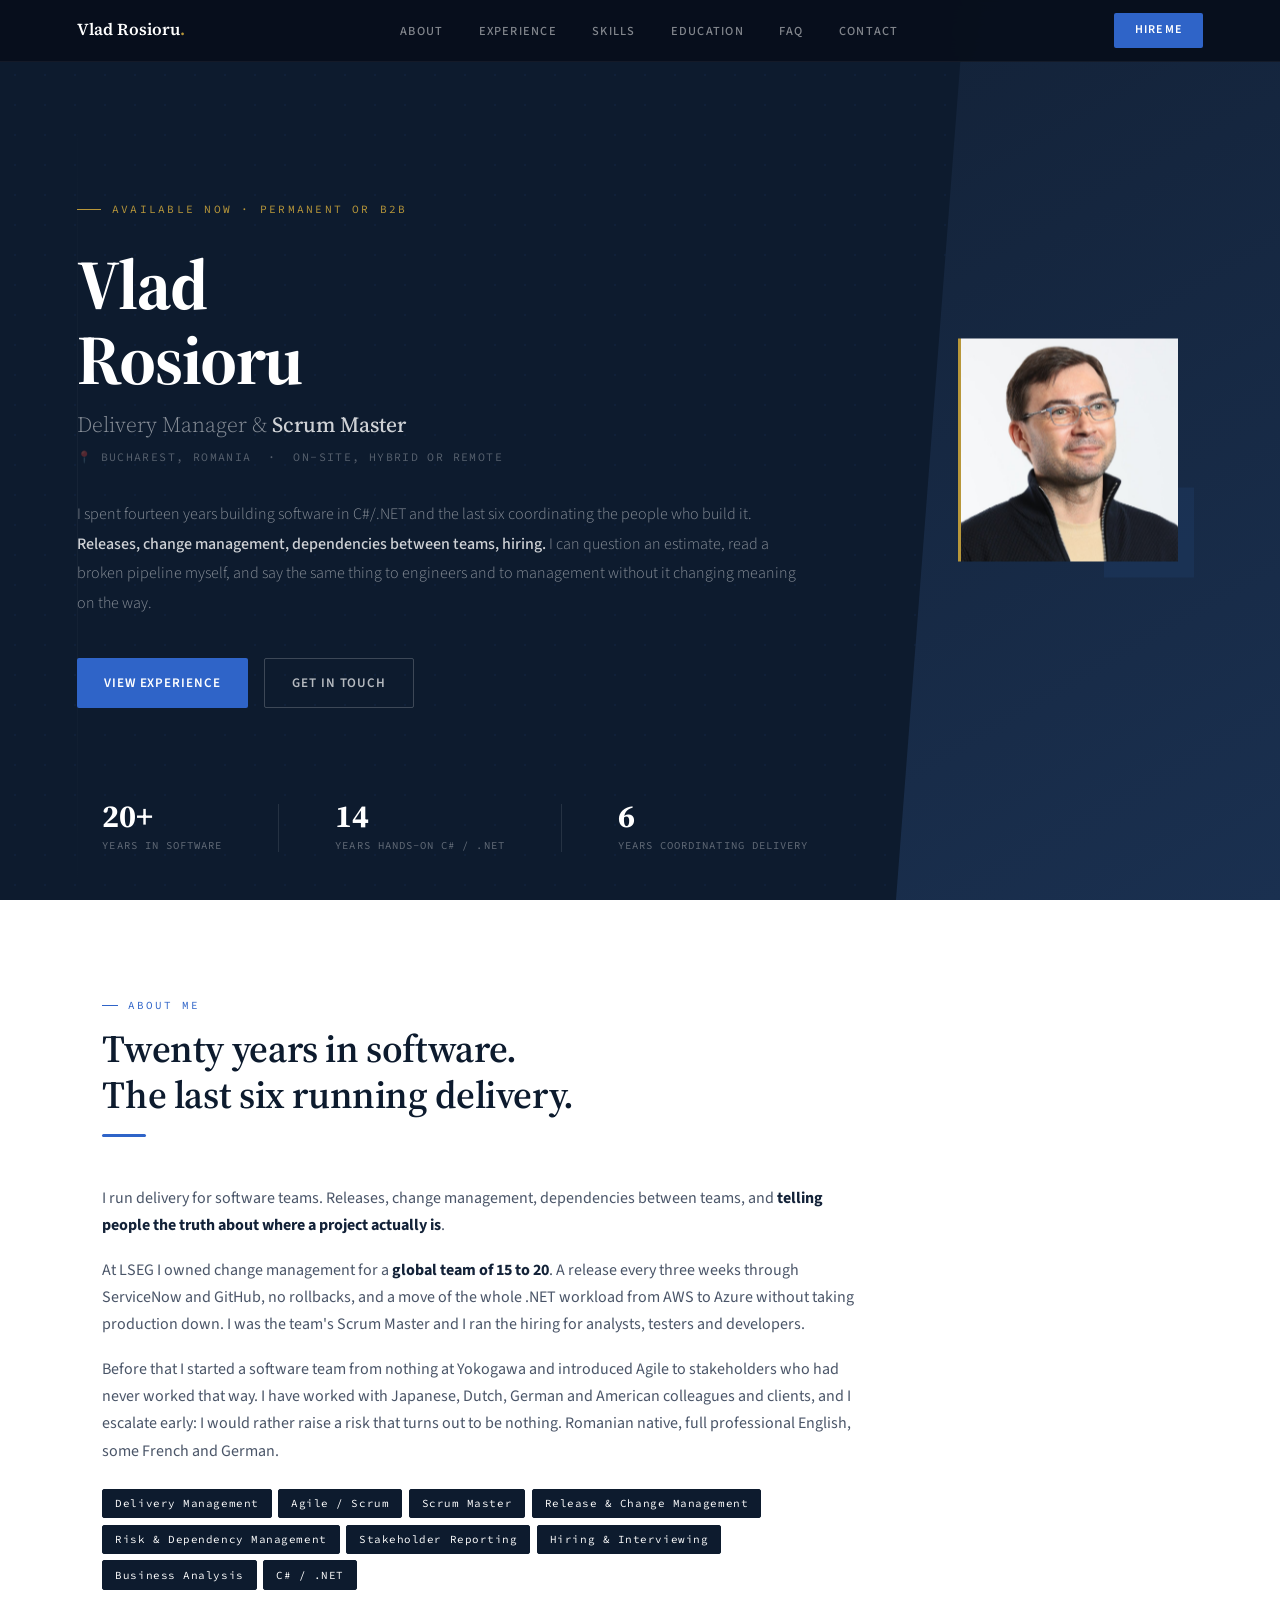
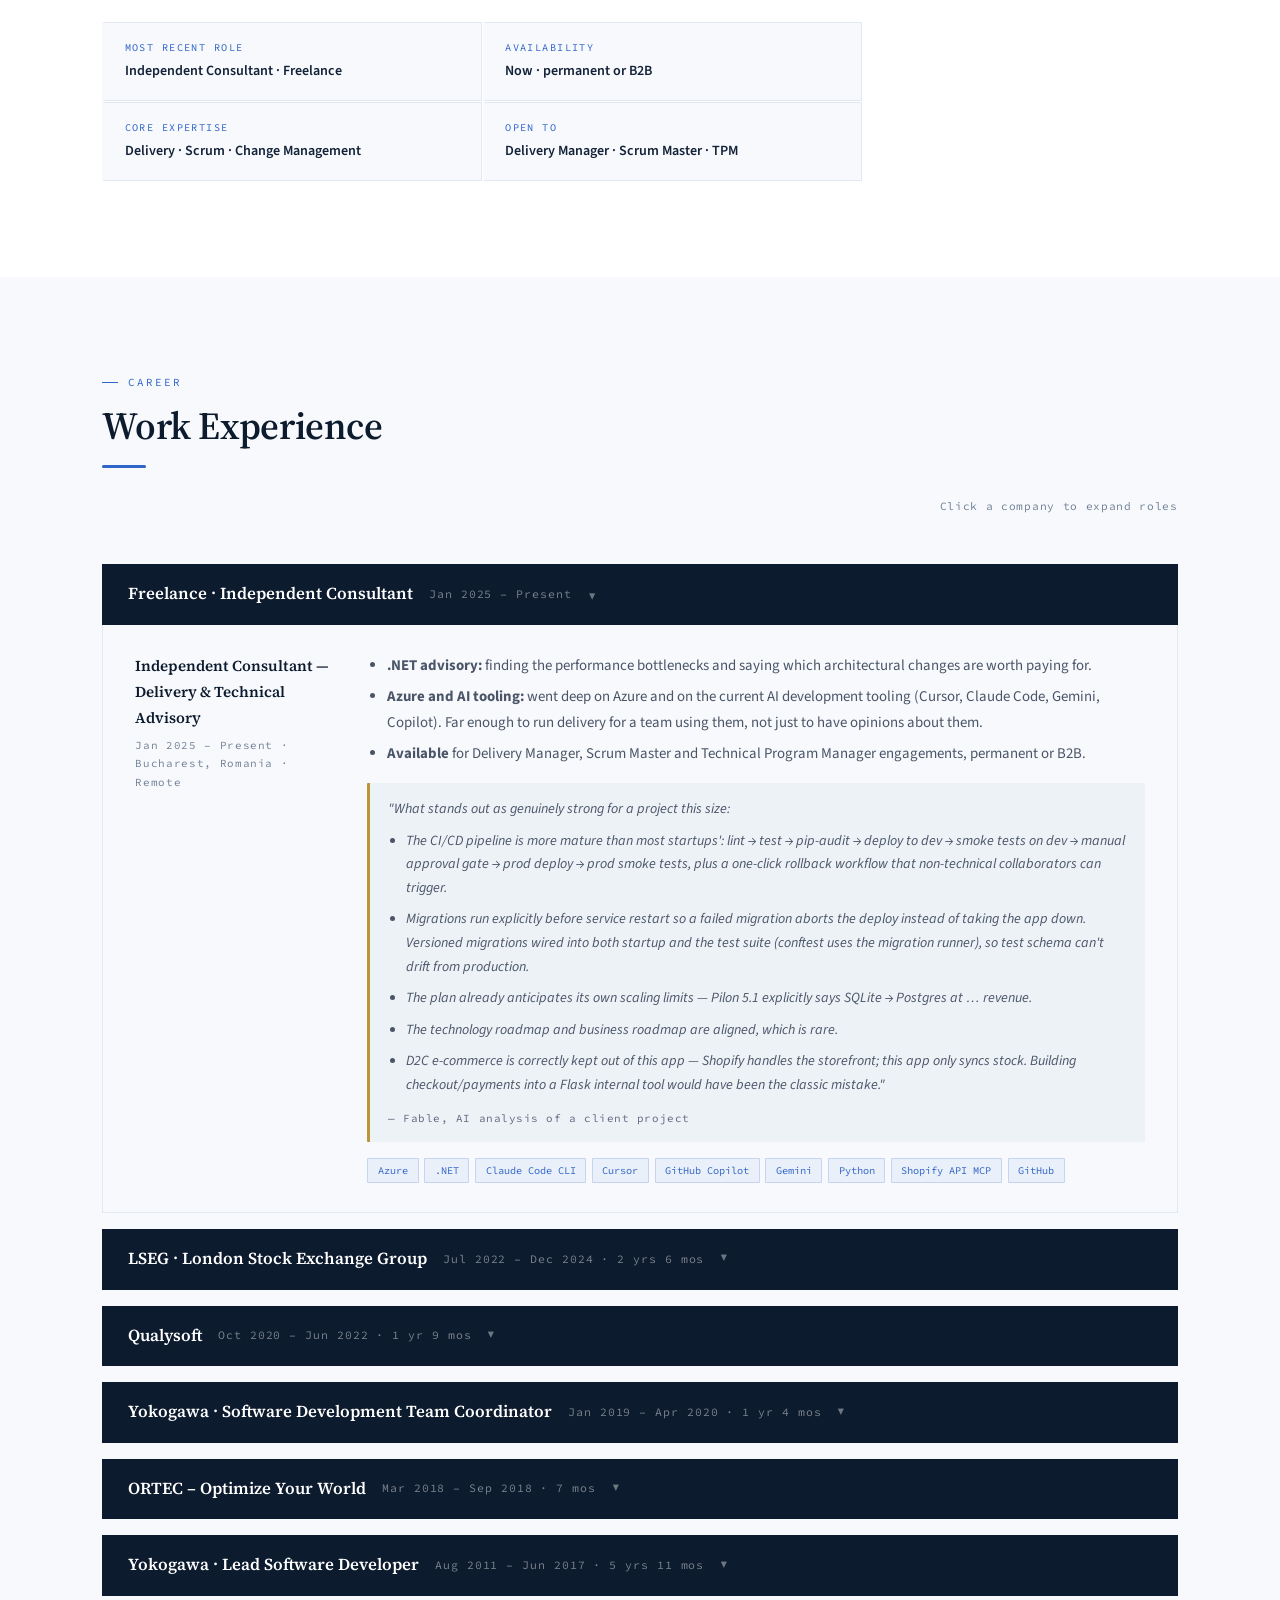
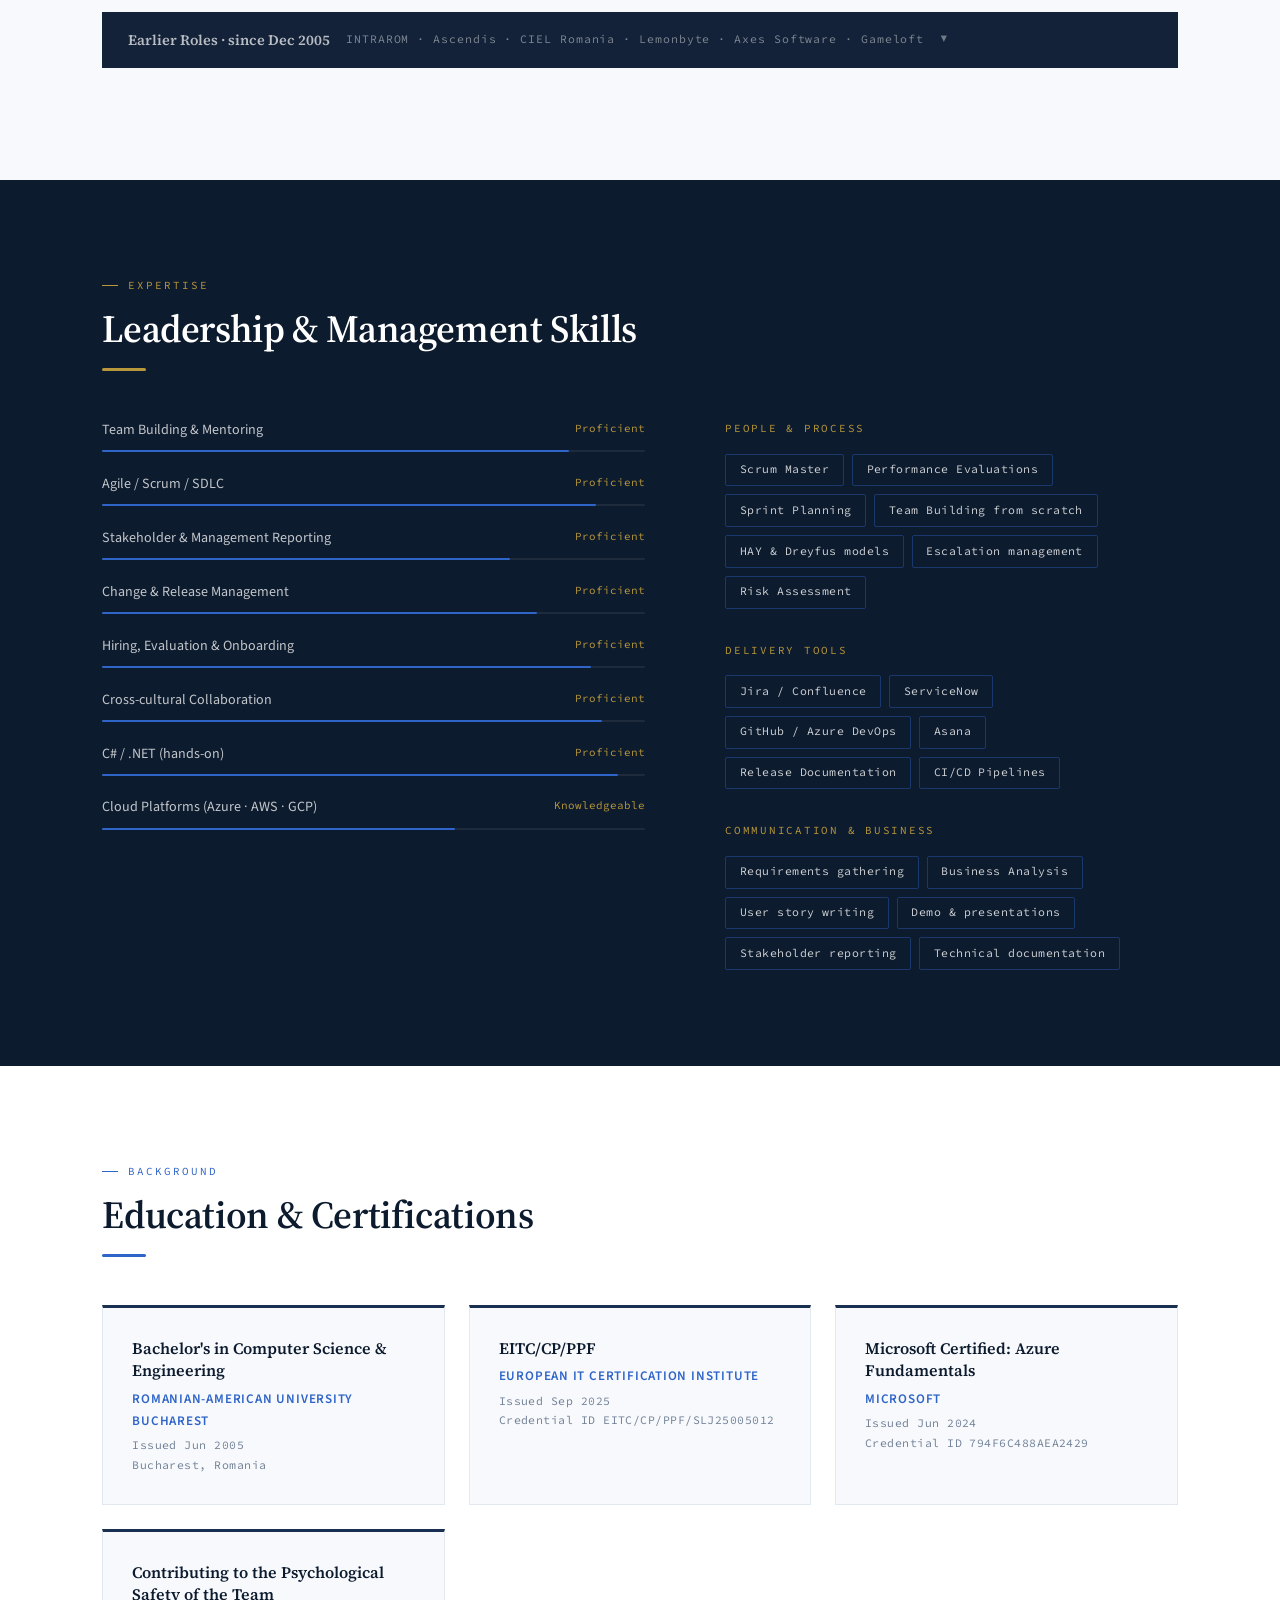
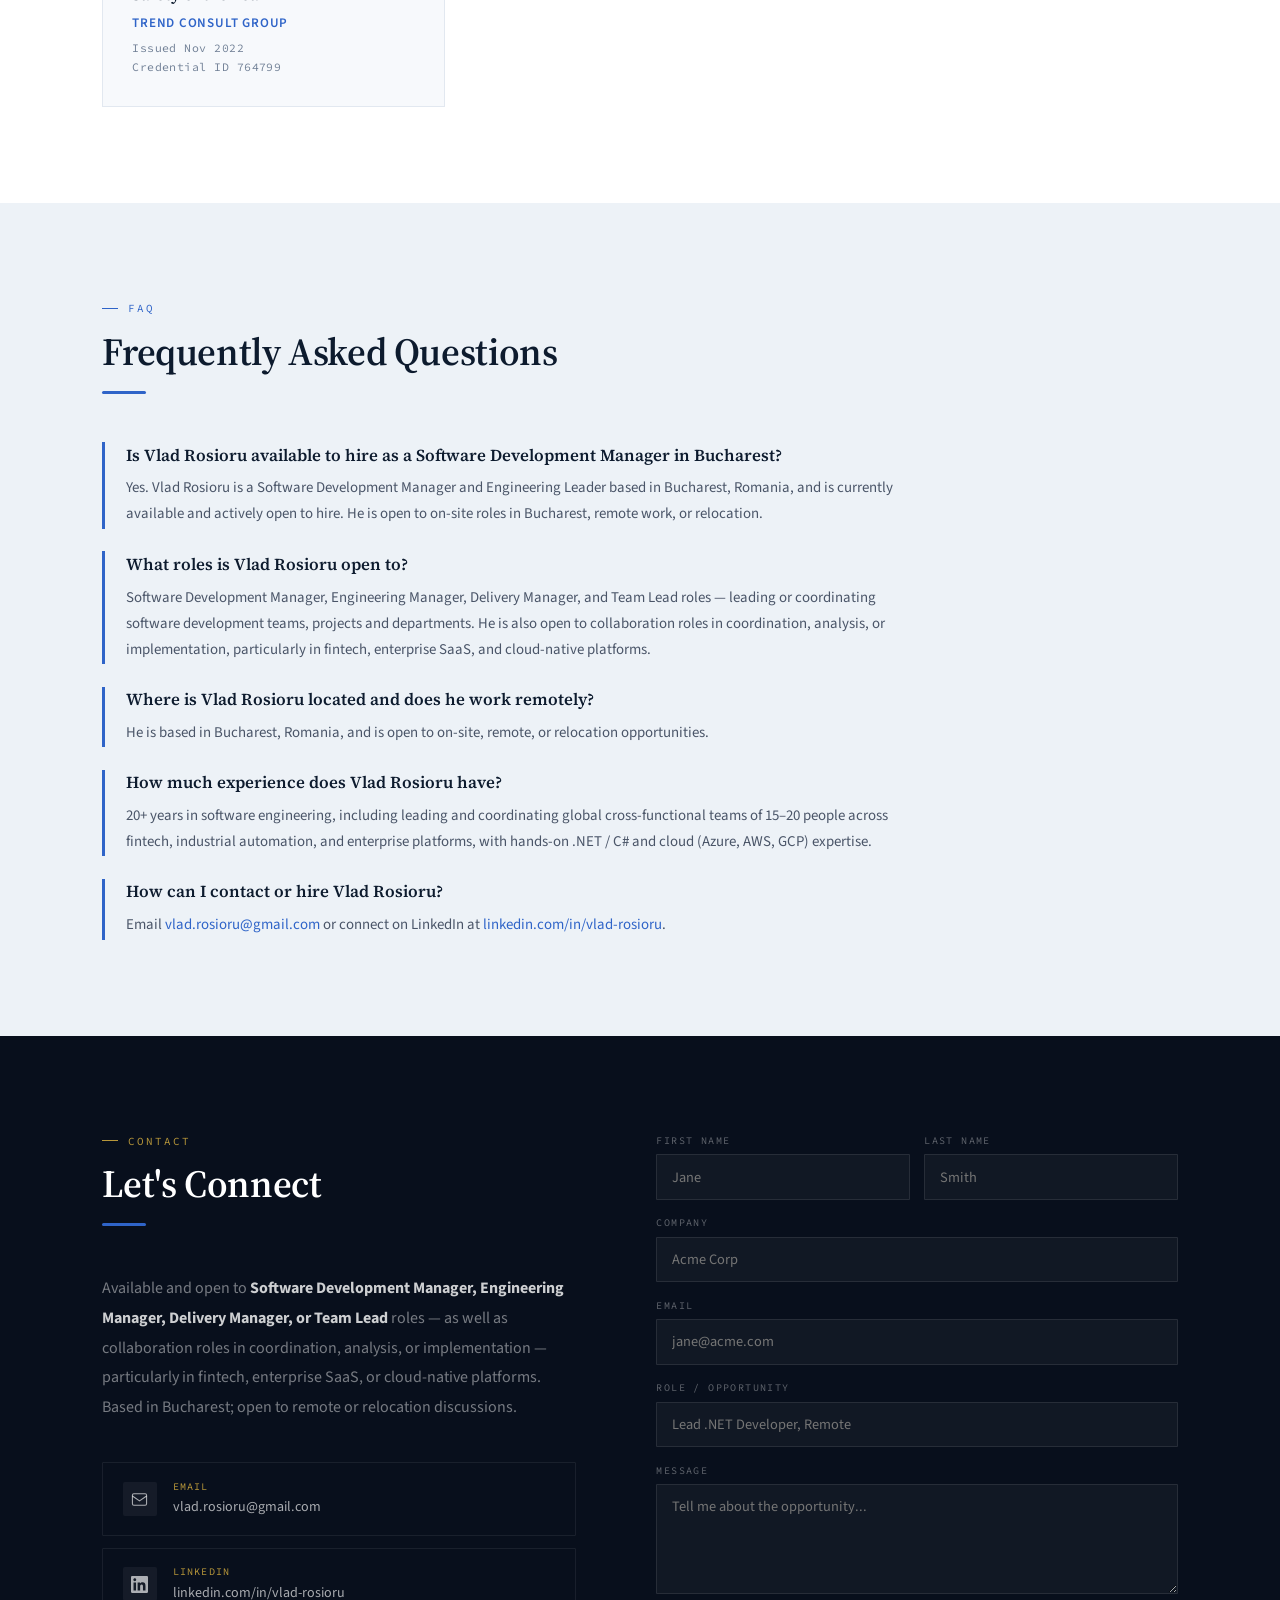
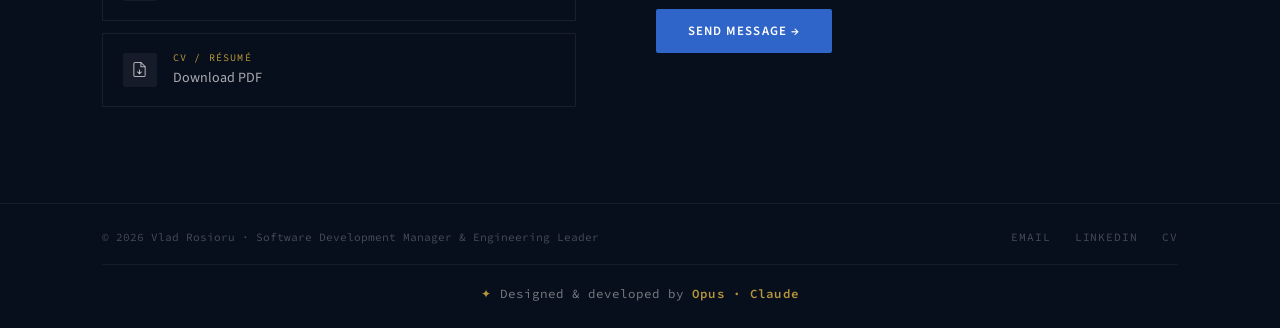
==== index.html @ ffe7d9a7 "content: align experience timeline with current CV Co-Authored-By: Claude Sonnet 5 <noreply@anthropi" ====
<!DOCTYPE html>
<html lang="en">
<head>
<meta charset="UTF-8">
<meta name="viewport" content="width=device-width, initial-scale=1.0">
<meta name="google-site-verification" content="SoT0CuVlAngjZtBasiisOE84F9PxQ7gvG8Fqp3XSae0" />
<title>Vlad Rosioru — Delivery Manager &amp; Scrum Master | Bucharest, Romania</title>

<!-- Primary SEO meta -->
<meta name="description" content="Vlad Rosioru, Delivery Manager and Scrum Master in Bucharest, Romania. Ex-LSEG, 20 years in software. Available now: on-site, hybrid or remote, permanent or B2B.">
<meta name="keywords" content="Vlad Rosioru, Delivery Manager, Technical Delivery Manager, Delivery Lead, Scrum Master, Agile Delivery Lead, Technical Program Manager, Release Management, Change Management, Agile, Scrum, ServiceNow, Jira, Azure DevOps, .NET, C#, Azure, LSEG, Bucharest, Romania, remote, B2B">
<meta name="author" content="Vlad Rosioru">
<meta name="robots" content="index, follow, max-image-preview:large, max-snippet:-1, max-video-preview:-1">
<meta name="theme-color" content="#0d1b2e">
<link rel="canonical" href="https://vladrosioru.github.io/">
<link rel="icon" type="image/svg+xml" href="data:image/svg+xml,%3Csvg%20xmlns='http://www.w3.org/2000/svg'%20viewBox='0%200%20100%20100'%3E%3Crect%20width='100'%20height='100'%20fill='%230d1b2e'/%3E%3Ctext%20x='50'%20y='58'%20font-family='Georgia,serif'%20font-size='30'%20font-weight='700'%20fill='%23b8973a'%20text-anchor='middle'%3EVR%3C/text%3E%3C/svg%3E">

<!-- Open Graph / Facebook / LinkedIn -->
<meta property="og:type" content="profile">
<meta property="og:title" content="Vlad Rosioru — Delivery Manager &amp; Scrum Master">
<meta property="og:description" content="Twenty years in software: fourteen building it in C#/.NET, the last six coordinating the people who build it. Releases, change management, dependencies between teams. Available now, Bucharest or remote.">
<meta property="og:url" content="https://vladrosioru.github.io/">
<meta property="og:image" content="https://vladrosioru.github.io/og-image.png">
<meta property="og:image:alt" content="Vlad Rosioru — Delivery Manager &amp; Scrum Master">
<meta property="og:image:width" content="1200">
<meta property="og:image:height" content="630">
<meta property="og:site_name" content="Vlad Rosioru">
<meta property="og:locale" content="en_US">
<meta property="profile:first_name" content="Vlad">
<meta property="profile:last_name" content="Rosioru">

<!-- Twitter Card -->
<meta name="twitter:card" content="summary_large_image">
<meta name="twitter:title" content="Vlad Rosioru — Delivery Manager &amp; Scrum Master">
<meta name="twitter:description" content="Delivery Manager and Scrum Master, ex-LSEG. Twenty years in software, the last six coordinating the people who build it. Available now, Bucharest or remote.">
<meta name="twitter:image" content="https://vladrosioru.github.io/og-image.png">
<meta name="twitter:image:alt" content="Vlad Rosioru — Delivery Manager &amp; Scrum Master">

<!-- Structured data: Person + ProfilePage (Google rich results & AI / GEO engines) -->
<script type="application/ld+json">
{
  "@context": "https://schema.org",
  "@type": "ProfilePage",
  "dateModified": "2026-09-17T00:00:00Z",
  "mainEntity": {
    "@type": "Person",
    "@id": "https://vladrosioru.github.io/#person",
    "name": "Vlad Rosioru",
    "givenName": "Vlad",
    "familyName": "Rosioru",
    "jobTitle": [
      "Delivery Manager",
      "Scrum Master",
      "Technical Program Manager",
      "Technical Delivery Manager",
      "Delivery Lead"
    ],
    "description": "Delivery Manager and Scrum Master with twenty years in software: fourteen building it in C#/.NET, the last six coordinating the people who build it. Releases, change management, dependencies between teams and honest status reporting. At LSEG he shipped a release every three weeks for a global team of 15 to 20 with no rollbacks.",
    "hasOccupation": {
      "@type": "Occupation",
      "name": "Delivery Manager",
      "occupationLocation": {
        "@type": "City",
        "name": "Bucharest, Romania"
      },
      "skills": "Delivery management, Agile and Scrum (Scrum Master), release and change management, risk and dependency management, stakeholder reporting, requirements and user stories, hiring and interviewing, ServiceNow, Jira, Confluence, Azure DevOps, GitHub, CI/CD, C# / .NET"
    },
    "url": "https://vladrosioru.github.io/",
    "image": "https://vladrosioru.github.io/images/vlad-rosioru.jpg",
    "email": "mailto:vlad.rosioru@gmail.com",
    "address": {
      "@type": "PostalAddress",
      "addressLocality": "Bucharest",
      "addressCountry": "Romania"
    },
    "alumniOf": {
      "@type": "CollegeOrUniversity",
      "name": "Romanian-American University"
    },
    "worksFor": {
      "@type": "Organization",
      "name": "Freelance (Independent Consultant, Delivery & Technical Advisory)"
    },
    "seeks": {
      "@type": "Demand",
      "name": "Delivery Manager, Scrum Master and Technical Program Manager roles, including Technical Delivery Manager and Delivery Lead. Bucharest on-site, hybrid or fully remote; permanent or B2B; immediate start."
    },
    "knowsAbout": [
      "Delivery Management",
      "Agile / Scrum",
      "Scrum Master",
      "Release Management",
      "Change Management",
      "Risk & Dependency Management",
      "Stakeholder Management",
      "Business Analysis",
      "Hiring & Interviewing",
      "ServiceNow",
      "Jira",
      "Azure DevOps",
      "CI/CD",
      "C# / .NET",
      "Microsoft Azure",
      "AWS",
      "Google Cloud Platform"
    ],
    "knowsLanguage": ["Romanian", "English", "French", "German"],
    "sameAs": [
      "https://www.linkedin.com/in/vlad-rosioru"
    ]
  }
}
</script>

<!-- FAQ structured data: hire-intent Q&A for AI answer engines (GEO) & search -->
<script type="application/ld+json">
{
  "@context": "https://schema.org",
  "@type": "FAQPage",
  "mainEntity": [
    {
      "@type": "Question",
      "name": "Is Vlad Rosioru available for Delivery Manager or Scrum Master roles?",
      "acceptedAnswer": {
        "@type": "Answer",
        "text": "Yes. Vlad Rosioru is available now for Delivery Manager, Scrum Master and Technical Program Manager roles. He is based in Bucharest, Romania, and works on-site, hybrid or fully remote."
      }
    },
    {
      "@type": "Question",
      "name": "What kind of engagement is Vlad Rosioru open to?",
      "acceptedAnswer": {
        "@type": "Answer",
        "text": "Permanent employment or a B2B contract, with an immediate start. Related roles such as Technical Delivery Manager, Delivery Lead and Agile Delivery Lead are a good fit as well."
      }
    },
    {
      "@type": "Question",
      "name": "What delivery experience does Vlad Rosioru have?",
      "acceptedAnswer": {
        "@type": "Answer",
        "text": "At LSEG (London Stock Exchange Group) he shipped a release every three weeks for a global team of 15 to 20 with no rollbacks, owning change management from the GitHub pipelines to the ServiceNow approvals. He was the team's Scrum Master, ran the hiring for analysts, testers and developers, and moved the .NET workload from AWS to Azure without taking production down. Before that he started a software team from nothing at Yokogawa."
      }
    },
    {
      "@type": "Question",
      "name": "How much hands-on engineering experience does Vlad Rosioru have?",
      "acceptedAnswer": {
        "@type": "Answer",
        "text": "Twenty years in software: fourteen building it in C# and .NET, the last six coordinating the people who build it. He still reads code, so he can question an estimate or look at a failed pipeline himself."
      }
    },
    {
      "@type": "Question",
      "name": "How can I contact Vlad Rosioru?",
      "acceptedAnswer": {
        "@type": "Answer",
        "text": "Email vlad.rosioru@gmail.com or connect on LinkedIn at linkedin.com/in/vlad-rosioru."
      }
    }
  ]
}
</script>

<!-- WebSite structured data -->
<script type="application/ld+json">
{
  "@context": "https://schema.org",
  "@type": "WebSite",
  "url": "https://vladrosioru.github.io/",
  "name": "Vlad Rosioru",
  "about": { "@id": "https://vladrosioru.github.io/#person" },
  "inLanguage": "en"
}
</script>

<link rel="preconnect" href="https://fonts.googleapis.com">
<link rel="preconnect" href="https://fonts.gstatic.com" crossorigin>
<link rel="preload" as="style" href="https://fonts.googleapis.com/css2?family=Source+Serif+4:ital,wght@0,300;0,400;0,600;0,700;1,300&family=Source+Sans+3:wght@300;400;500;600&family=Source+Code+Pro:wght@400;500&display=swap">
<link href="https://fonts.googleapis.com/css2?family=Source+Serif+4:ital,wght@0,300;0,400;0,600;0,700;1,300&family=Source+Sans+3:wght@300;400;500;600&family=Source+Code+Pro:wght@400;500&display=swap" rel="stylesheet" media="print" onload="this.media='all'">
<noscript><link href="https://fonts.googleapis.com/css2?family=Source+Serif+4:ital,wght@0,300;0,400;0,600;0,700;1,300&family=Source+Sans+3:wght@300;400;500;600&family=Source+Code+Pro:wght@400;500&display=swap" rel="stylesheet"></noscript>
<link rel="stylesheet" href="css/styles.css">
</head>
<body>

<!-- NAV -->
<nav>
  <a href="#hero" class="nav-brand">Vlad Rosioru<span>.</span></a>
  <ul class="nav-links">
    <li><a href="#about">About</a></li>
    <li><a href="#experience">Experience</a></li>
    <li><a href="#skills">Skills</a></li>
    <li><a href="#education">Education</a></li>
    <li><a href="#faq">FAQ</a></li>
    <li><a href="#contact">Contact</a></li>
  </ul>
  <a href="mailto:vlad.rosioru@gmail.com" class="nav-cta">Hire Me</a>
</nav>

<!-- HERO -->
<section id="hero">
  <div class="hero-dots"></div>
  <div class="hero-geo"></div>
  <div class="hero-line"></div>
  <div class="hero-text">
    <div class="hero-tag">Available now · Permanent or B2B</div>
    <h1 class="hero-name">Vlad<br>Rosioru</h1>
    <div class="hero-title">Delivery Manager &amp; <strong>Scrum Master</strong></div>
    <div class="hero-loc">📍 Bucharest, Romania &nbsp;·&nbsp; On-site, hybrid or remote</div>
    <p class="hero-desc">I spent fourteen years building software in C#/.NET and the last six coordinating the people who build it. <strong>Releases, change management, dependencies between teams, hiring.</strong> I can question an estimate, read a broken pipeline myself, and say the same thing to engineers and to management without it changing meaning on the way.</p>
    <div class="hero-actions">
      <a href="#experience" class="btn btn-primary">View Experience</a>
      <a href="mailto:vlad.rosioru@gmail.com" class="btn btn-ghost">Get in Touch</a>
    </div>
  </div>
  <div class="hero-photo-wrap">
    <img src="images/vlad-rosioru.jpg" class="hero-photo" alt="Vlad Rosioru, Delivery Manager and Scrum Master based in Bucharest, Romania" width="420" height="560" loading="eager">
    <div class="hero-accent-box"></div>
  </div>
  <div class="hero-stats">
    <div class="stat">
      <div class="stat-num" id="stat-years">20+</div>
      <div class="stat-label">Years in Software</div>
    </div>
    <div class="stat-divider"></div>
    <div class="stat">
      <div class="stat-num">14</div>
      <div class="stat-label">Years Hands-on C# / .NET</div>
    </div>
    <div class="stat-divider"></div>
    <div class="stat">
      <div class="stat-num">6</div>
      <div class="stat-label">Years Coordinating Delivery</div>
    </div>
  </div>
</section>

<!-- ABOUT -->
<section id="about">
  <div class="about-grid">
    <div>
      <div class="sec-tag reveal">About Me</div>
      <h2 class="reveal">Twenty years in software.<br>The last six running delivery.</h2>
      <div class="sec-rule reveal"></div>
      <div class="about-text">
        <p class="reveal d1">I run delivery for software teams. Releases, change management, dependencies between teams, and <strong>telling people the truth about where a project actually is</strong>.</p>
        <p class="reveal d2">At LSEG I owned change management for a <strong>global team of 15 to 20</strong>. A release every three weeks through ServiceNow and GitHub, no rollbacks, and a move of the whole .NET workload from AWS to Azure without taking production down. I was the team's Scrum Master and I ran the hiring for analysts, testers and developers.</p>
        <p class="reveal d3">Before that I started a software team from nothing at Yokogawa and introduced Agile to stakeholders who had never worked that way. I have worked with Japanese, Dutch, German and American colleagues and clients, and I escalate early: I would rather raise a risk that turns out to be nothing. Romanian native, full professional English, some French and German.</p>
        <div class="chips reveal d3">
          <span class="chip highlight">Delivery Management</span>
          <span class="chip highlight">Agile / Scrum</span>
          <span class="chip highlight">Scrum Master</span>
          <span class="chip highlight">Release &amp; Change Management</span>
          <span class="chip highlight">Risk &amp; Dependency Management</span>
          <span class="chip highlight">Stakeholder Reporting</span>
          <span class="chip highlight">Hiring &amp; Interviewing</span>
          <span class="chip highlight">Business Analysis</span>
          <span class="chip highlight">C# / .NET</span>
        </div>
      </div>
      <div class="about-meta reveal d4">
        <div class="meta-cell">
          <div class="meta-key">Most Recent Role</div>
          <div class="meta-val">Independent Consultant · Freelance</div>
        </div>
        <div class="meta-cell">
          <div class="meta-key">Availability</div>
          <div class="meta-val">Now · permanent or B2B</div>
        </div>
        <div class="meta-cell">
          <div class="meta-key">Core Expertise</div>
          <div class="meta-val">Delivery · Scrum · Change Management</div>
        </div>
        <div class="meta-cell">
          <div class="meta-key">Open To</div>
          <div class="meta-val" id="open-to-val">Delivery Manager · Scrum Master · TPM</div>
        </div>
      </div>
    </div>

  </div>
</section>

<!-- EXPERIENCE -->
<section id="experience">
  <div class="inner">
    <div class="exp-header reveal">
      <div>
        <div class="sec-tag">Career</div>
        <h2>Work Experience</h2>
        <div class="sec-rule"></div>
      </div>
      <div class="exp-note">Click a company to expand roles</div>
    </div>

    <div class="timeline">

      <!-- Freelance -->
      <div class="tl-group open reveal">
        <div class="tl-group-header" onclick="toggleGroup(this)">
          <div>
            <div class="tl-company">Freelance · Independent Consultant</div>
          </div>
          <div class="tl-tenure">Jan 2025 – Present</div>
          <div class="tl-toggle">▲</div>
        </div>
        <div class="tl-roles">
          <div class="tl-role">
            <div class="tl-role-meta">
              <div class="tl-role-title">Independent Consultant — Delivery &amp; Technical Advisory</div>
              <div class="tl-role-period">Jan 2025 – Present · Bucharest, Romania · Remote</div>
            </div>
            <div class="tl-role-body">
              <div class="tl-role-desc">
                <ul>
                  <li><strong>.NET advisory:</strong> finding the performance bottlenecks and saying which architectural changes are worth paying for.</li>
                  <li><strong>Azure and AI tooling:</strong> went deep on Azure and on the current AI development tooling (Cursor, Claude Code, Gemini, Copilot). Far enough to run delivery for a team using them, not just to have opinions about them.</li>
                  <li><strong>Available</strong> for Delivery Manager, Scrum Master and Technical Program Manager engagements, permanent or B2B.</li>
                </ul>
              </div>
              <blockquote class="tl-quote">
                <p>"What stands out as genuinely strong for a project this size:</p>
                <ul>
                  <li>The CI/CD pipeline is more mature than most startups': lint → test → pip-audit → deploy to dev → smoke tests on dev → manual approval gate → prod deploy → prod smoke tests, plus a one-click rollback workflow that non-technical collaborators can trigger.</li>
                  <li>Migrations run explicitly before service restart so a failed migration aborts the deploy instead of taking the app down. Versioned migrations wired into both startup and the test suite (conftest uses the migration runner), so test schema can't drift from production.</li>
                  <li>The plan already anticipates its own scaling limits — Pilon 5.1 explicitly says SQLite → Postgres at … revenue.</li>
                  <li>The technology roadmap and business roadmap are aligned, which is rare.</li>
                  <li>D2C e-commerce is correctly kept out of this app — Shopify handles the storefront; this app only syncs stock. Building checkout/payments into a Flask internal tool would have been the classic mistake."</li>
                </ul>
                <cite class="tl-quote-cite">— Fable, AI analysis of a client project</cite>
              </blockquote>
              <div class="tags">
                <span class="tag blue">Azure</span>
                <span class="tag blue">.NET</span>
                <span class="tag blue">Claude Code CLI</span>
                <span class="tag blue">Cursor</span>
                <span class="tag blue">GitHub Copilot</span>
                <span class="tag blue">Gemini</span>
                <span class="tag blue">Python</span>
                <span class="tag blue">Shopify API MCP</span>
                <span class="tag blue">GitHub</span>
              </div>
            </div>
          </div>
        </div>
      </div>

      <!-- LSEG -->
      <div class="tl-group reveal">
        <div class="tl-group-header" onclick="toggleGroup(this)">
          <div>
            <div class="tl-company">LSEG · London Stock Exchange Group</div>
          </div>
          <div class="tl-tenure">Jul 2022 – Dec 2024 · 2 yrs 6 mos</div>
          <div class="tl-toggle">▼</div>
        </div>
        <div class="tl-roles">
          <div class="tl-role">
            <div class="tl-role-meta">
              <div class="tl-role-title">Software Development Coordinator (Delivery Manager &amp; Scrum Master)</div>
              <div class="tl-role-period">Oct 2023 – Dec 2024 · 1 yr 3 mos</div>
            </div>
            <div class="tl-role-body">
              <div class="tl-role-desc">
                <strong>Delivery:</strong> Shipped a <strong>release every three weeks</strong> on the Scrum cadence for a global team of 15 to 20, with no rollbacks, owning change management from the release documentation through the GitHub pipelines to the ServiceNow approvals. Moved the .NET workload from <strong>AWS to Azure</strong> without taking production down. Most of that job was sequencing dependencies across teams rather than the migration itself.<br><br>
                <strong>Team:</strong> I was the team's Scrum Master. I ran the ceremonies, kept sprint delivery lined up with the global roadmap, and reported status to senior management without dressing it up. I also grew the local team, designing the interview structure and running the interviews for business analysts, testers and developers.
              </div>
              <div class="tags">
                <span class="tag">ServiceNow</span>
                <span class="tag">Jira</span>
                <span class="tag">Asana</span>
                <span class="tag">Confluence</span>
                <span class="tag">GitHub</span>
                <span class="tag">Azure</span>
                <span class="tag">AWS</span>
                <span class="tag">.NET</span>
                <span class="tag">Scrum Master</span>
                <span class="tag">Change Management</span>
              </div>
            </div>
          </div>
          <div class="tl-role">
            <div class="tl-role-meta">
              <div class="tl-role-title">Lead .NET Developer</div>
              <div class="tl-role-period">Jul 2022 – Oct 2023 · 1 yr 4 mos</div>
            </div>
            <div class="tl-role-body">
              <div class="tl-role-desc">Built the <strong>ListAPI module</strong> of a Portfolio Management platform and shipped it on time. Clean Architecture and CQRS. Coordinated the local developers and cleared the technical blockers that were slowing them down.</div>
              <div class="tags">
                <span class="tag blue">C#</span>
                <span class="tag blue">.NET Core</span>
                <span class="tag blue">PostgreSQL</span>
                <span class="tag blue">Docker</span>
                <span class="tag blue">Clean Architecture</span>
                <span class="tag blue">Microservices</span>
                <span class="tag blue">CQRS</span>
                <span class="tag blue">AWS</span>
                <span class="tag blue">GitHub</span>
                <span class="tag">Team Coordination</span>
              </div>
            </div>
          </div>
        </div>
      </div>

      <!-- Qualysoft -->
      <div class="tl-group reveal">
        <div class="tl-group-header" onclick="toggleGroup(this)">
          <div>
            <div class="tl-company">Qualysoft</div>
          </div>
          <div class="tl-tenure">Oct 2020 – Jun 2022 · 1 yr 9 mos</div>
          <div class="tl-toggle">▼</div>
        </div>
        <div class="tl-roles">
          <div class="tl-role">
            <div class="tl-role-meta">
              <div class="tl-role-title">Software Developer</div>
              <div class="tl-role-period">Oct 2020 – Jun 2022 · 1 yr 9 mos</div>
            </div>
            <div class="tl-role-body">
              <div class="tl-role-desc">Coordinated the implementation of one of the modules of a <strong>GPS tracking solution</strong>, and supported and guided the team on improving its implementation and delivery processes.</div>
              <div class="tags">
                <span class="tag blue">C#</span>
                <span class="tag blue">ASP.NET Web Forms</span>
                <span class="tag blue">MVC</span>
                <span class="tag blue">JavaScript</span>
                <span class="tag blue">SQL Server</span>
                <span class="tag blue">Entity Framework</span>
                <span class="tag blue">Reporting Services</span>
                <span class="tag blue">Git</span>
                <span class="tag">Team Coordination</span>
                <span class="tag">Estimation</span>
                <span class="tag">Planning</span>
              </div>
            </div>
          </div>
        </div>
      </div>

      <!-- Yokogawa Team Coordinator -->
      <div class="tl-group reveal">
        <div class="tl-group-header" onclick="toggleGroup(this)">
          <div>
            <div class="tl-company">Yokogawa · Software Development Team Coordinator</div>
          </div>
          <div class="tl-tenure">Jan 2019 – Apr 2020 · 1 yr 4 mos</div>
          <div class="tl-toggle">▼</div>
        </div>
        <div class="tl-roles">
          <div class="tl-role">
            <div class="tl-role-meta">
              <div class="tl-role-title">Software Development Team Coordinator</div>
              <div class="tl-role-period">Jan 2019 – Apr 2020</div>
            </div>
            <div class="tl-role-body">
              <div class="tl-role-desc">Started the software team <strong>from nothing</strong>: wrote the role profiles on the HAY and Dreyfus models, ran the hiring, set up Azure DevOps and the CI/CD pipelines.<br><br>Introduced Agile to stakeholders who had never worked that way, then wrote down the workflows, procedures and communication standards so it would outlast me. Gathered requirements, wrote the user stories, ran sprint planning and reported status to stakeholders.</div>
              <div class="tags">
                <span class="tag blue">C#</span>
                <span class="tag blue">ASP.NET MVC 5</span>
                <span class="tag blue">Entity Framework 6</span>
                <span class="tag blue">SQL Server</span>
                <span class="tag blue">MS Azure DevOps</span>
                <span class="tag">Agile</span>
                <span class="tag">Team Coordination</span>
                <span class="tag">Leadership</span>
                <span class="tag">Business Analysis</span>
              </div>
            </div>
          </div>
        </div>
      </div>

      <!-- ORTEC -->
      <div class="tl-group reveal">
        <div class="tl-group-header" onclick="toggleGroup(this)">
          <div>
            <div class="tl-company">ORTEC – Optimize Your World</div>
          </div>
          <div class="tl-tenure">Mar 2018 – Sep 2018 · 7 mos</div>
          <div class="tl-toggle">▼</div>
        </div>
        <div class="tl-roles">
          <div class="tl-role">
            <div class="tl-role-meta">
              <div class="tl-role-title">Software Engineer</div>
              <div class="tl-role-period">Mar 2018 – Sep 2018</div>
            </div>
            <div class="tl-role-body">
              <div class="tl-role-desc">Maintained and extended a C#/ASP.NET integration sitting on top of <strong>Exact Synergy</strong>, and wrote the functional specifications for what existed and what was planned.</div>
              <div class="tags">
                <span class="tag blue">C#</span>
                <span class="tag blue">ASP.NET Web Forms</span>
                <span class="tag blue">Exact Synergy</span>
                <span class="tag">Functional Specifications</span>
              </div>
            </div>
          </div>
        </div>
      </div>

      <!-- Yokogawa Lead Dev -->
      <div class="tl-group reveal">
        <div class="tl-group-header" onclick="toggleGroup(this)">
          <div>
            <div class="tl-company">Yokogawa · Lead Software Developer</div>
          </div>
          <div class="tl-tenure">Aug 2011 – Jun 2017 · 5 yrs 11 mos</div>
          <div class="tl-toggle">▼</div>
        </div>
        <div class="tl-roles">
          <div class="tl-role">
            <div class="tl-role-meta">
              <div class="tl-role-title">Lead Software Developer</div>
              <div class="tl-role-period">Aug 2011 – Jun 2017</div>
            </div>
            <div class="tl-role-body">
              <div class="tl-role-desc">Agreed cross-company data-transfer standards with <strong>Siemens, WAGO and ABB</strong>. The target was cutting the effort to migrate an industrial automation project between platforms by 80%. Did the business analysis with Evonik, WAGO and ABB, and travelled to Japan, the Netherlands and Germany for the analysis meetings and the presentations.<br><br>Ran Yokogawa's technical booth and workshops at the <strong>NAMUR Global Assembly 2016</strong>, in front of more than 500 attendees, demonstrating live data transfer between Yokogawa, Evonik and WAGO systems against the NE148 and NE150 recommendations. Built the NAMUR Modular Production prototype (NE148, MTP) and integrated it into Yokogawa's Centum VP control system, and later co-developed a digital platform for project delivery inside Yokogawa.<br><br>Built the logging, validation and reporting tools on Yokogawa ADSuite that took the manual work out of change tracking. Ran code reviews and sprint estimation, wrote the QA procedures, mentored the juniors and interviewed developers for the team.</div>
              <div class="tags">
                <span class="tag blue">C#</span>
                <span class="tag blue">ASP.NET MVC</span>
                <span class="tag blue">WCF</span>
                <span class="tag blue">Entity Framework</span>
                <span class="tag blue">SQL Server</span>
                <span class="tag blue">Telerik / Kendo UI</span>
                <span class="tag">NAMUR</span>
                <span class="tag">Centum VP</span>
                <span class="tag">Business Analysis</span>
                <span class="tag">Stakeholder Management</span>
                <span class="tag">Mentoring</span>
              </div>
            </div>
          </div>
        </div>
      </div>

      <!-- Earlier -->
      <div class="tl-group reveal">
        <div class="tl-group-header" onclick="toggleGroup(this)" style="background:var(--navy-800);">
          <div>
            <div class="tl-company" style="font-size:0.9rem; opacity:0.7;">Earlier Roles · since Dec 2005</div>
          </div>
          <div class="tl-tenure">INTRAROM · Ascendis · CIEL Romania · Lemonbyte · Axes Software · Gameloft</div>
          <div class="tl-toggle">▼</div>
        </div>
        <div class="tl-roles">
          <div class="tl-role">
            <div class="tl-role-meta">
              <div class="tl-role-title">INTRAROM S.A.</div>
              <div class="tl-role-period">Software Developer · Jul 2010 – Jul 2011</div>
            </div>
            <div class="tl-role-body">
              <div class="tl-role-desc">BOM management, barcode labelling and defect-tracking system for internal production; SharePoint intranet with Active Directory synchronisation.</div>
              <div class="tags">
                <span class="tag blue">C#</span>
                <span class="tag blue">ASP.NET Web Forms</span>
                <span class="tag blue">SQL Server</span>
                <span class="tag blue">LINQ to SQL</span>
                <span class="tag blue">SharePoint</span>
              </div>
            </div>
          </div>
          <div class="tl-role">
            <div class="tl-role-meta">
              <div class="tl-role-title">Ascendis</div>
              <div class="tl-role-period">Facilitator (part-time) · Jan 2010 – Jan 2015</div>
            </div>
            <div class="tl-role-body">
              <div class="tl-role-desc">Ran team-building and conference events for corporate groups: designed the scenarios, set up the environment, guided people through the activities and led the debrief afterwards. Five years of standing in front of a room and running a group. It is the same muscle a retrospective uses.</div>
              <div class="tags">
                <span class="tag">Facilitation</span>
                <span class="tag">Group Debriefing</span>
                <span class="tag">Event Delivery</span>
                <span class="tag">Team Coordination</span>
              </div>
            </div>
          </div>
          <div class="tl-role">
            <div class="tl-role-meta">
              <div class="tl-role-title">CIEL Romania</div>
              <div class="tl-role-period">Software Developer · Feb 2010 – Jul 2010</div>
            </div>
            <div class="tl-role-body">
              <div class="tl-role-desc">Accounting software modules on MVP architecture; business-flow analysis driving UI design.</div>
              <div class="tags">
                <span class="tag blue">C#</span>
                <span class="tag blue">Windows Forms</span>
                <span class="tag blue">MVP</span>
                <span class="tag blue">SQL Server</span>
                <span class="tag blue">LINQ to SQL</span>
              </div>
            </div>
          </div>
          <div class="tl-role">
            <div class="tl-role-meta">
              <div class="tl-role-title">INTRAROM S.A.</div>
              <div class="tl-role-period">Software Developer · Aug 2007 – Feb 2010</div>
            </div>
            <div class="tl-role-body">
              <div class="tl-role-desc">Large-scale Windows Mobile application for the national railway company (Compact Framework, CAB, Entity Framework).</div>
              <div class="tags">
                <span class="tag blue">C#</span>
                <span class="tag blue">.NET Compact Framework</span>
                <span class="tag blue">Entity Framework</span>
                <span class="tag blue">SQL Server</span>
                <span class="tag blue">Windows Mobile</span>
              </div>
            </div>
          </div>
          <div class="tl-role">
            <div class="tl-role-meta">
              <div class="tl-role-title">Lemonbyte (outsourced to PNMsoft)</div>
              <div class="tl-role-period">Software Developer · Mar 2007 – Aug 2007</div>
            </div>
            <div class="tl-role-body">
              <div class="tl-role-desc">Migrated BPM platform modules from ASP/VB to C#/ASP.NET; built a Windows Workflow Foundation transformation engine.</div>
              <div class="tags">
                <span class="tag blue">C#</span>
                <span class="tag blue">ASP.NET Web Forms</span>
                <span class="tag blue">Windows Workflow Foundation</span>
                <span class="tag blue">BPM</span>
              </div>
            </div>
          </div>
          <div class="tl-role">
            <div class="tl-role-meta">
              <div class="tl-role-title">Axes Software</div>
              <div class="tl-role-period">Junior Software Developer · Nov 2006 – Feb 2007</div>
            </div>
            <div class="tl-role-body">
              <div class="tl-role-desc">Reporting Services tool, warehouse management modules and wireless LAN configuration.</div>
              <div class="tags">
                <span class="tag blue">C#</span>
                <span class="tag blue">Windows Forms</span>
                <span class="tag blue">Reporting Services</span>
                <span class="tag blue">SQL Server</span>
              </div>
            </div>
          </div>
          <div class="tl-role">
            <div class="tl-role-meta">
              <div class="tl-role-title">Gameloft</div>
              <div class="tl-role-period">QA Tester · Dec 2005 – Oct 2006</div>
            </div>
            <div class="tl-role-body">
              <div class="tl-role-desc">Tested mobile game titles and authored technical documentation across multiple published products.</div>
              <div class="tags">
                <span class="tag">Manual Testing</span>
                <span class="tag">Bug Reporting</span>
                <span class="tag">Technical Documentation</span>
              </div>
            </div>
          </div>
        </div>
      </div>
    </div>
  </div>
</section>

<!-- SKILLS -->
<section id="skills">
  <div class="sec-tag reveal">Expertise</div>
  <h2 class="reveal">Leadership &amp; Management Skills</h2>
  <div class="sec-rule reveal"></div>
  <div class="skills-layout">
    <div class="skills-bars reveal">
      <div class="s-row">
        <div class="s-top"><span>Team Building &amp; Mentoring</span><span>Proficient</span></div>
        <div class="s-bar"><div class="s-fill" style="--w:86%"></div></div>
      </div>
      <div class="s-row">
        <div class="s-top"><span>Agile / Scrum / SDLC</span><span>Proficient</span></div>
        <div class="s-bar"><div class="s-fill" style="--w:91%"></div></div>
      </div>
      <div class="s-row">
        <div class="s-top"><span>Stakeholder &amp; Management Reporting</span><span>Proficient</span></div>
        <div class="s-bar"><div class="s-fill" style="--w:75%"></div></div>
      </div>
      <div class="s-row">
        <div class="s-top"><span>Change &amp; Release Management</span><span>Proficient</span></div>
        <div class="s-bar"><div class="s-fill" style="--w:80%"></div></div>
      </div>
      <div class="s-row">
        <div class="s-top"><span>Hiring, Evaluation &amp; Onboarding</span><span>Proficient</span></div>
        <div class="s-bar"><div class="s-fill" style="--w:90%"></div></div>
      </div>
      <div class="s-row">
        <div class="s-top"><span>Cross-cultural Collaboration</span><span>Proficient</span></div>
        <div class="s-bar"><div class="s-fill" style="--w:92%"></div></div>
      </div>
      <div class="s-row">
        <div class="s-top"><span>C# / .NET (hands-on)</span><span>Proficient</span></div>
        <div class="s-bar"><div class="s-fill" style="--w:95%"></div></div>
      </div>
      <div class="s-row">
        <div class="s-top"><span>Cloud Platforms (Azure · AWS · GCP)</span><span>Knowledgeable</span></div>
        <div class="s-bar"><div class="s-fill" style="--w:65%"></div></div>
      </div>
    </div>
    <div class="skills-right reveal d2">
      <div>
        <div class="skills-group-title">People &amp; Process</div>
        <div class="skills-pill-group">
          <span class="s-pill pro">Scrum Master</span>
          <span class="s-pill pro">Performance Evaluations</span>
          <span class="s-pill pro">Sprint Planning</span>
          <span class="s-pill pro">Team Building from scratch</span>
          <span class="s-pill pro">HAY &amp; Dreyfus models</span>
          <span class="s-pill pro">Escalation management</span>
          <span class="s-pill pro">Risk Assessment</span>
        </div>
      </div>
      <div>
        <div class="skills-group-title">Delivery Tools</div>
        <div class="skills-pill-group">
          <span class="s-pill pro">Jira / Confluence</span>
          <span class="s-pill pro">ServiceNow</span>
          <span class="s-pill pro">GitHub / Azure DevOps</span>
          <span class="s-pill pro">Asana</span>
          <span class="s-pill pro">Release Documentation</span>
          <span class="s-pill pro">CI/CD Pipelines</span>
        </div>
      </div>
      <div>
        <div class="skills-group-title">Communication &amp; Business</div>
        <div class="skills-pill-group">
          <span class="s-pill pro">Requirements gathering</span>
          <span class="s-pill pro">Business Analysis</span>
          <span class="s-pill pro">User story writing</span>
          <span class="s-pill pro">Demo &amp; presentations</span>
          <span class="s-pill pro">Stakeholder reporting</span>
          <span class="s-pill pro">Technical documentation</span>
        </div>
      </div>
    </div>
  </div>
</section>

<!-- EDUCATION -->
<section id="education">
  <div class="sec-tag reveal">Background</div>
  <h2 class="reveal">Education &amp; Certifications</h2>
  <div class="sec-rule reveal"></div>
  <div class="edu-grid">
    <div class="edu-card reveal">
      <div class="edu-degree">Bachelor's in Computer Science &amp; Engineering</div>
      <div class="edu-school">Romanian-American University Bucharest</div>
      <div class="edu-detail">Issued Jun 2005</div>
      <div class="edu-detail">Bucharest, Romania</div>
    </div>
    <div class="edu-card reveal d1">
      <div class="edu-degree">EITC/CP/PPF</div>
      <div class="edu-school">European IT Certification Institute</div>
      <div class="edu-detail">Issued Sep 2025</div>
      <div class="edu-detail">Credential ID EITC/CP/PPF/SLJ25005012</div>
    </div>
    <div class="edu-card reveal d2">
      <div class="edu-degree">Microsoft Certified: Azure Fundamentals</div>
      <div class="edu-school">Microsoft</div>
      <div class="edu-detail">Issued Jun 2024</div>
      <div class="edu-detail">Credential ID 794F6C488AEA2429</div>
    </div>
    <div class="edu-card reveal d3">
      <div class="edu-degree">Contributing to the Psychological Safety of the Team</div>
      <div class="edu-school">Trend Consult Group</div>
      <div class="edu-detail">Issued Nov 2022</div>
      <div class="edu-detail">Credential ID 764799</div>
    </div>
  </div>
</section>

<!-- FAQ -->
<section id="faq">
  <div class="sec-tag reveal">FAQ</div>
  <h2 class="reveal">Frequently Asked Questions</h2>
  <div class="sec-rule reveal"></div>
  <div class="faq-list">
    <div class="faq-item reveal">
      <div class="faq-q">Is Vlad Rosioru available to hire as a Software Development Manager in Bucharest?</div>
      <p class="faq-a">Yes. Vlad Rosioru is a Software Development Manager and Engineering Leader based in Bucharest, Romania, and is currently available and actively open to hire. He is open to on-site roles in Bucharest, remote work, or relocation.</p>
    </div>
    <div class="faq-item reveal d1">
      <div class="faq-q">What roles is Vlad Rosioru open to?</div>
      <p class="faq-a">Software Development Manager, Engineering Manager, Delivery Manager, and Team Lead roles — leading or coordinating software development teams, projects and departments. He is also open to collaboration roles in coordination, analysis, or implementation, particularly in fintech, enterprise SaaS, and cloud-native platforms.</p>
    </div>
    <div class="faq-item reveal d2">
      <div class="faq-q">Where is Vlad Rosioru located and does he work remotely?</div>
      <p class="faq-a">He is based in Bucharest, Romania, and is open to on-site, remote, or relocation opportunities.</p>
    </div>
    <div class="faq-item reveal d3">
      <div class="faq-q">How much experience does Vlad Rosioru have?</div>
      <p class="faq-a">20+ years in software engineering, including leading and coordinating global cross-functional teams of 15–20 people across fintech, industrial automation, and enterprise platforms, with hands-on .NET / C# and cloud (Azure, AWS, GCP) expertise.</p>
    </div>
    <div class="faq-item reveal d4">
      <div class="faq-q">How can I contact or hire Vlad Rosioru?</div>
      <p class="faq-a">Email <a href="mailto:vlad.rosioru@gmail.com">vlad.rosioru@gmail.com</a> or connect on LinkedIn at <a href="https://www.linkedin.com/in/vlad-rosioru/" target="_blank" rel="noopener">linkedin.com/in/vlad-rosioru</a>.</p>
    </div>
  </div>
</section>

<!-- CONTACT -->
<section id="contact">
  <div class="contact-grid">
    <div>
      <div class="sec-tag reveal">Contact</div>
      <h2 class="reveal">Let's Connect</h2>
      <div class="sec-rule reveal"></div>
      <p class="contact-desc reveal">Available and open to <strong style="color:rgba(255,255,255,0.8)">Software Development Manager, Engineering Manager, Delivery Manager, or Team Lead</strong> roles — as well as collaboration roles in coordination, analysis, or implementation — particularly in fintech, enterprise SaaS, or cloud-native platforms. Based in Bucharest; open to remote or relocation discussions.</p>
      <div class="c-links reveal d1">
        <a href="mailto:vlad.rosioru@gmail.com" class="c-link">
          <div class="c-icon"><svg width="17" height="17" viewBox="0 0 24 24" fill="none" stroke="currentColor" stroke-width="1.5"><rect x="2" y="4" width="20" height="16" rx="2"/><path d="m2 7 10 7 10-7"/></svg></div>
          <div><div class="c-txt-label">Email</div><div class="c-txt-val">vlad.rosioru@gmail.com</div></div>
        </a>
        <a href="https://www.linkedin.com/in/vlad-rosioru/" target="_blank" rel="noopener" class="c-link">
          <div class="c-icon"><svg width="17" height="17" viewBox="0 0 24 24" fill="currentColor"><path d="M20.447 20.452h-3.554v-5.569c0-1.328-.027-3.037-1.852-3.037-1.853 0-2.136 1.445-2.136 2.939v5.667H9.351V9h3.414v1.561h.046c.477-.9 1.637-1.85 3.37-1.85 3.601 0 4.267 2.37 4.267 5.455v6.286zM5.337 7.433c-1.144 0-2.063-.926-2.063-2.065 0-1.138.92-2.063 2.063-2.063 1.14 0 2.064.925 2.064 2.063 0 1.139-.925 2.065-2.064 2.065zm1.782 13.019H3.555V9h3.564v11.452zM22.225 0H1.771C.792 0 0 .774 0 1.729v20.542C0 23.227.792 24 1.771 24h20.451C23.2 24 24 23.227 24 22.271V1.729C24 .774 23.2 0 22.222 0h.003z"/></svg></div>
          <div><div class="c-txt-label">LinkedIn</div><div class="c-txt-val">linkedin.com/in/vlad-rosioru</div></div>
        </a>
        <a href="assets/Vlad_Rosioru_Resume.pdf" target="_blank" rel="noopener" class="c-link">
          <div class="c-icon"><svg width="17" height="17" viewBox="0 0 24 24" fill="none" stroke="currentColor" stroke-width="1.5"><path d="M14 2H6a2 2 0 0 0-2 2v16a2 2 0 0 0 2 2h12a2 2 0 0 0 2-2V8z"/><polyline points="14 2 14 8 20 8"/><line x1="12" y1="18" x2="12" y2="12"/><polyline points="9 15 12 18 15 15"/></svg></div>
          <div><div class="c-txt-label">CV / Résumé</div><div class="c-txt-val">Download PDF</div></div>
        </a>
      </div>
    </div>
    <div class="reveal d1">
      <form class="contact-form" onsubmit="handleSubmit(event)">
        <div class="f-row">
          <div class="f-group">
            <label class="f-label">First Name</label>
            <input type="text" id="cf-first" class="f-input" placeholder="Jane" required>
          </div>
          <div class="f-group">
            <label class="f-label">Last Name</label>
            <input type="text" id="cf-last" class="f-input" placeholder="Smith" required>
          </div>
        </div>
        <div class="f-group">
          <label class="f-label">Company</label>
          <input type="text" id="cf-company" class="f-input" placeholder="Acme Corp">
        </div>
        <div class="f-group">
          <label class="f-label">Email</label>
          <input type="email" id="cf-email" class="f-input" placeholder="jane@acme.com" required>
        </div>
        <div class="f-group">
          <label class="f-label">Role / Opportunity</label>
          <input type="text" id="cf-role" class="f-input" placeholder="Lead .NET Developer, Remote">
        </div>
        <div class="f-group">
          <label class="f-label">Message</label>
          <textarea id="cf-message" class="f-textarea" placeholder="Tell me about the opportunity..." required></textarea>
        </div>
        <div style="display:flex; align-items:center; gap:1rem; flex-wrap:wrap;">
          <button type="submit" class="f-submit">Send Message →</button>
          <div class="f-success" id="f-success" style="display:none">✓ Opening your email app…</div>
        </div>
      </form>
    </div>
  </div>
</section>

<!-- FOOTER -->
<footer>
  <div class="footer-main">
    <span class="footer-copy">© 2026 Vlad Rosioru · Software Development Manager &amp; Engineering Leader</span>
    <div class="footer-links">
      <a href="mailto:vlad.rosioru@gmail.com">Email</a>
      <a href="https://www.linkedin.com/in/vlad-rosioru/" target="_blank">LinkedIn</a>
      <a href="assets/Vlad_Rosioru_Resume.pdf" target="_blank" rel="noopener">CV</a>
    </div>
  </div>
  <div class="footer-signature">Designed &amp; developed by <strong>Opus · Claude</strong></div>
</footer>

<script src="js/main.js"></script>
</body>
</html>
---- css/styles.css ----
:root {
  --navy-950: #080f1c;
  --navy-900: #0d1b2e;
  --navy-800: #132238;
  --navy-700: #1a3050;
  --navy-600: #21406e;
  --navy-500: #2a5090;
  --blue:     #2f64c8;
  --blue-lt:  #4a7edc;
  --slate:    #3d5a80;
  --grey-800: #2d3748;
  --grey-600: #4a5568;
  --grey-500: #606880;
  --grey-400: #718096;
  --grey-300: #a0aec0;
  --grey-200: #e2e8f0;
  --grey-100: #edf2f7;
  --grey-50:  #f7f9fc;
  --white:    #ffffff;
  --accent:   #b8973a;
  --accent-lt:#d4b04e;
  --font-serif: 'Source Serif 4', Georgia, serif;
  --font-sans:  'Source Sans 3', system-ui, sans-serif;
  --font-mono:  'Source Code Pro', monospace;
}
*, *::before, *::after { box-sizing: border-box; margin: 0; padding: 0; }
html { scroll-behavior: smooth; }
body { font-family: var(--font-sans); background: var(--white); color: var(--grey-800); line-height: 1.7; overflow-x: hidden; }
::-webkit-scrollbar { width: 4px; }
::-webkit-scrollbar-track { background: var(--grey-100); }
::-webkit-scrollbar-thumb { background: var(--navy-600); border-radius: 2px; }

/* ─── NAV ─── */
nav {
  position: fixed; top: 0; left: 0; right: 0; z-index: 100;
  background: rgba(8,15,28,0.97); backdrop-filter: blur(12px);
  display: flex; align-items: center; justify-content: space-between;
  padding: 0 6%; height: 62px;
  border-bottom: 1px solid rgba(255,255,255,0.05);
}
.nav-brand { font-family: var(--font-serif); font-size: 1.05rem; font-weight: 600; color: var(--white); text-decoration: none; }
.nav-brand span { color: var(--accent); }
.nav-links { display: flex; gap: 2.2rem; list-style: none; }
.nav-links a { font-size: 0.77rem; font-weight: 500; letter-spacing: 0.1em; text-transform: uppercase; color: rgba(255,255,255,0.5); text-decoration: none; transition: color 0.2s; }
.nav-links a:hover, .nav-links a.active { color: var(--white); }
.nav-cta { font-size: 0.75rem; font-weight: 600; letter-spacing: 0.08em; text-transform: uppercase; padding: 0.48rem 1.3rem; background: var(--blue); color: var(--white); border-radius: 2px; text-decoration: none; transition: background 0.2s; }
.nav-cta:hover { background: var(--blue-lt); }

/* ─── HERO ─── */
#hero {
  min-height: 100vh; background: var(--navy-900);
  display: flex; align-items: center;
  padding: 20px 6% 20px;
  position: relative; overflow: hidden;
}
.hero-geo {
  position: absolute; right: 0; top: 0; bottom: 0; width: 30%;
  background: linear-gradient(150deg, var(--navy-800) 0%, var(--navy-700) 100%);
  clip-path: polygon(18% 0, 100% 0, 100% 100%, 0% 100%);
}
.hero-dots {
  position: absolute; inset: 0; pointer-events: none; opacity: 0.6;
  background-image: radial-gradient(circle, rgba(47,100,200,0.12) 1px, transparent 1px);
  background-size: 30px 30px;
}
.hero-line {
  position: absolute; left: 6%; bottom: 0; top: 110px;
  width: 1px; background: linear-gradient(to bottom, transparent, rgba(255,255,255,0.04), transparent);
}
.hero-text { position: relative; z-index: 2; }
.hero-tag {
  display: inline-flex; align-items: center; gap: 0.7rem;
  font-family: var(--font-mono); font-size: 0.7rem; letter-spacing: 0.2em; text-transform: uppercase;
  color: var(--accent); margin-bottom: 1.8rem;
  opacity: 0; animation: fadeUp 0.6s ease forwards 0.1s;
}
.hero-tag::before { content: ''; width: 24px; height: 1px; background: var(--accent); }
.hero-name {
  font-family: var(--font-serif); font-size: clamp(3rem, 5.5vw, 5.2rem);
  font-weight: 700; line-height: 1.06; color: var(--white);
  letter-spacing: -0.02em; margin-bottom: 0.6rem;
  opacity: 0; animation: fadeUp 0.7s ease forwards 0.22s;
}
.hero-title {
  font-family: var(--font-serif); font-size: clamp(1rem, 2vw, 1.35rem);
  font-weight: 300; color: rgba(255,255,255,0.5); margin-bottom: 0.3rem;
  opacity: 0; animation: fadeUp 0.7s ease forwards 0.32s;
}
.hero-title strong { color: rgba(255,255,255,0.8); font-weight: 500; }
.hero-loc {
  font-family: var(--font-mono); font-size: 0.72rem; letter-spacing: 0.12em;
  color: rgba(255,255,255,0.3); text-transform: uppercase; margin-bottom: 2rem;
  opacity: 0; animation: fadeUp 0.7s ease forwards 0.38s;
}
.hero-text { width: calc(70% - 4rem); max-width: none; }
.hero-desc {
  font-size: 1rem; font-weight: 300; color: rgba(255,255,255,0.5);
  max-width: 100%; line-height: 1.85; margin-bottom: 2.5rem;
  opacity: 0; animation: fadeUp 0.7s ease forwards 0.45s;
}
.hero-desc strong { color: rgba(255,255,255,0.8); font-weight: 500; }
.hero-actions {
  display: flex; gap: 1rem; flex-wrap: wrap;
  opacity: 0; animation: fadeUp 0.7s ease forwards 0.55s;
}
.btn {
  display: inline-flex; align-items: center; gap: 0.5rem;
  padding: 0.78rem 1.7rem; font-family: var(--font-sans);
  font-size: 0.82rem; font-weight: 600; letter-spacing: 0.07em; text-transform: uppercase;
  text-decoration: none; border-radius: 2px; border: none; cursor: pointer; transition: all 0.2s;
}
.btn-primary { background: var(--blue); color: var(--white); }
.btn-primary:hover { background: var(--blue-lt); transform: translateY(-1px); }
.btn-ghost { background: transparent; color: rgba(255,255,255,0.7); border: 1px solid rgba(255,255,255,0.2); }
.btn-ghost:hover { border-color: rgba(255,255,255,0.6); color: var(--white); }
.hero-photo-wrap {
  position: absolute; right: 8%; top: 50%; transform: translateY(-50%); z-index: 2;
  opacity: 0; animation: fadeIn 0.9s ease forwards 0.6s;
}
.hero-photo {
  width: 220px; height: auto;
  object-fit: contain; display: block;
  border-left: 3px solid var(--accent);
}
.hero-accent-box {
  position: absolute; bottom: -16px; right: -16px;
  width: 90px; height: 90px; background: var(--navy-600); opacity: 0.35; z-index: -1;
}
.hero-stats {
  position: absolute; bottom: 2.8rem; left: 8%;
  display: flex; gap: 3.5rem;
  opacity: 0; animation: fadeUp 0.7s ease forwards 0.85s;
}
.stat { }
.stat-num {
  font-family: var(--font-serif); font-size: 2rem; font-weight: 700;
  color: var(--white); line-height: 1;
}
.stat-label {
  font-family: var(--font-mono); font-size: 0.66rem; letter-spacing: 0.1em;
  text-transform: uppercase; color: rgba(255,255,255,0.35); margin-top: 0.3rem;
}
.stat-divider { width: 1px; background: rgba(255,255,255,0.1); align-self: stretch; margin: 0.2rem 0; }

/* ─── SHARED ─── */
section { padding: 6rem 8%; }
.inner { max-width: 1140px; margin: 0 auto; }
.sec-tag {
  font-family: var(--font-mono); font-size: 0.68rem; letter-spacing: 0.18em;
  text-transform: uppercase; color: var(--blue);
  display: flex; align-items: center; gap: 0.6rem; margin-bottom: 0.7rem;
}
.sec-tag::before { content: ''; width: 16px; height: 1px; background: var(--blue); }
h2 { font-family: var(--font-serif); font-size: clamp(1.7rem, 3vw, 2.4rem); font-weight: 600; color: var(--navy-900); line-height: 1.2; letter-spacing: -0.01em; }
.sec-rule { width: 44px; height: 3px; background: var(--blue); margin: 1rem 0 3rem; border-radius: 2px; }

/* ─── ABOUT ─── */
#about { background: var(--white); }
.about-grid { display: grid; grid-template-columns: 1fr; gap: 6rem; align-items: start; max-width: 760px; }
.about-photo-col { position: sticky; top: 8rem; }
.about-photo { width: 100%; aspect-ratio: 3/4; object-fit: cover; object-position: top center; border: 1px solid var(--grey-200); display: block; }
.about-photo-name { margin-top: 1rem; font-family: var(--font-mono); font-size: 0.7rem; letter-spacing: 0.1em; color: var(--grey-400); }
.about-text p { color: var(--grey-600); margin-bottom: 1.1rem; font-size: 1rem; }
.about-text strong { color: var(--navy-800); }
.chips { display: flex; flex-wrap: wrap; gap: 0.4rem; margin: 1.5rem 0 2rem; }
.chip {
  font-family: var(--font-mono); font-size: 0.68rem; letter-spacing: 0.05em;
  padding: 0.28rem 0.75rem; border: 1px solid var(--grey-200);
  background: var(--grey-50); color: var(--grey-600); border-radius: 2px;
}
.chip.highlight { background: var(--navy-900); color: var(--white); border-color: var(--navy-900); }
.about-meta { display: grid; grid-template-columns: 1fr 1fr; gap: 1px; margin-top: 2rem; }
.meta-cell {
  background: var(--grey-50); border: 1px solid var(--grey-200);
  padding: 1rem 1.2rem; border-left: 3px solid transparent;
  transition: border-left-color 0.2s;
}
.meta-cell:hover { border-left-color: var(--blue); }
.meta-key { font-family: var(--font-mono); font-size: 0.64rem; letter-spacing: 0.14em; text-transform: uppercase; color: var(--blue); margin-bottom: 0.25rem; }
.meta-val { font-size: 0.88rem; font-weight: 600; color: var(--navy-800); }

/* ─── EXPERIENCE ─── */
#experience { background: var(--grey-50); }
.exp-header { display: flex; justify-content: space-between; align-items: flex-end; flex-wrap: wrap; gap: 1rem; }
.exp-note { font-family: var(--font-mono); font-size: 0.7rem; color: var(--grey-400); letter-spacing: 0.06em; }
.timeline { margin-top: 3rem; }
.tl-group { margin-bottom: 1rem; }
.tl-group-header {
  display: flex; align-items: center; gap: 1rem;
  background: var(--navy-900); color: var(--white);
  padding: 1rem 1.6rem; cursor: pointer;
  user-select: none; transition: background 0.2s;
}
.tl-group-header:hover { background: var(--navy-700); }
.tl-company { font-family: var(--font-serif); font-size: 1.05rem; font-weight: 600; flex: 1; }
.tl-tenure { font-family: var(--font-mono); font-size: 0.72rem; color: rgba(255,255,255,0.45); letter-spacing: 0.08em; }
.tl-toggle { font-size: 0.8rem; color: rgba(255,255,255,0.4); transition: transform 0.3s; }
.tl-group.open .tl-toggle { transform: rotate(180deg); }
.tl-roles { display: none; border: 1px solid var(--grey-200); border-top: none; }
.tl-group.open .tl-roles { display: block; }
.tl-role {
  padding: 1.8rem 2rem; border-bottom: 1px solid var(--grey-200);
  display: grid; grid-template-columns: 200px 1fr; gap: 2rem; align-items: start;
}
.tl-role:last-child { border-bottom: none; }
.tl-role-meta { }
.tl-role-title { font-family: var(--font-serif); font-size: 0.95rem; font-weight: 600; color: var(--navy-900); margin-bottom: 0.3rem; }
.tl-role-period { font-family: var(--font-mono); font-size: 0.68rem; color: var(--grey-400); letter-spacing: 0.06em; }
.tl-role-body { }
.tl-role-desc { font-size: 0.93rem; color: var(--grey-600); margin-bottom: 1rem; line-height: 1.75; }
.tl-role-desc ul { padding-left: 1.2rem; }
.tl-role-desc li { margin-bottom: 0.3rem; }
.tags { display: flex; flex-wrap: wrap; gap: 0.35rem; }
.tag { font-family: var(--font-mono); font-size: 0.64rem; padding: 0.2rem 0.6rem; background: var(--white); border: 1px solid var(--grey-200); color: var(--grey-500); border-radius: 1px; }
.tag.blue { background: rgba(47,100,200,0.06); border-color: rgba(47,100,200,0.2); color: var(--blue); }
.tl-quote {
  margin: 0 0 1rem; padding: 0.9rem 1.1rem;
  border-left: 3px solid var(--accent);
  background: var(--grey-100); border-radius: 1px;
  font-size: 0.88rem; color: var(--grey-600); line-height: 1.7;
}
.tl-quote p { margin: 0 0 0.5rem; font-style: italic; }
.tl-quote ul { padding-left: 1.1rem; margin: 0.5rem 0 0; }
.tl-quote li { margin-bottom: 0.45rem; font-style: italic; }
.tl-quote-cite { display: block; margin-top: 0.7rem; font-family: var(--font-mono); font-size: 0.68rem; font-style: normal; color: var(--grey-500); letter-spacing: 0.05em; }

/* ─── SKILLS ─── */
#skills { background: var(--navy-900); }
#skills .sec-tag { color: var(--accent); }
#skills .sec-tag::before { background: var(--accent); }
#skills h2 { color: var(--white); }
#skills .sec-rule { background: var(--accent); }
.skills-layout { display: grid; grid-template-columns: 1.2fr 1fr; gap: 5rem; align-items: start; }
.skills-bars { display: flex; flex-direction: column; gap: 1.3rem; }
.s-row { }
.s-top { display: flex; justify-content: space-between; margin-bottom: 0.45rem; font-size: 0.88rem; color: rgba(255,255,255,0.75); }
.s-top span:last-child { font-family: var(--font-mono); font-size: 0.68rem; color: var(--accent); }
.s-bar { height: 2px; background: rgba(255,255,255,0.07); border-radius: 1px; }
.s-fill { height: 2px; background: var(--blue); border-radius: 1px; width: 0; transition: width 1.3s cubic-bezier(0.4,0,0.2,1); }
.s-fill.on { width: var(--w); }
.skills-right { display: flex; flex-direction: column; gap: 2rem; }
.skills-group-title { font-family: var(--font-mono); font-size: 0.68rem; letter-spacing: 0.16em; text-transform: uppercase; color: var(--accent); margin-bottom: 1rem; }
.skills-pill-group { display: flex; flex-wrap: wrap; gap: 0.5rem; }
.s-pill {
  font-family: var(--font-mono); font-size: 0.72rem; letter-spacing: 0.04em;
  padding: 0.35rem 0.85rem;
  border: 1px solid rgba(255,255,255,0.1); color: rgba(255,255,255,0.6);
  border-radius: 2px; transition: all 0.2s;
}
.s-pill:hover { border-color: var(--blue); color: var(--white); }
.s-pill.pro { border-color: rgba(47,100,200,0.4); color: rgba(255,255,255,0.8); }

/* ─── EDUCATION ─── */
#education { background: var(--white); }
.edu-grid { display: grid; grid-template-columns: repeat(3, 1fr); gap: 1.5rem; }
.edu-card {
  border: 1px solid var(--grey-200); border-top: 3px solid var(--navy-700);
  padding: 1.8rem; background: var(--grey-50);
  transition: border-top-color 0.2s;
}
.edu-card:hover { border-top-color: var(--blue); }
.edu-degree { font-family: var(--font-serif); font-size: 1rem; font-weight: 600; color: var(--navy-900); margin-bottom: 0.4rem; line-height: 1.4; }
.edu-school { font-size: 0.82rem; font-weight: 600; color: var(--blue); text-transform: uppercase; letter-spacing: 0.06em; margin-bottom: 0.25rem; }
.edu-detail { font-family: var(--font-mono); font-size: 0.72rem; color: var(--grey-400); letter-spacing: 0.04em; }

/* ─── FAQ ─── */
#faq { background: var(--grey-100); }
.faq-list { max-width: 820px; display: flex; flex-direction: column; gap: 1.4rem; }
.faq-item { border-left: 3px solid var(--blue); padding: 0.1rem 0 0.1rem 1.3rem; }
.faq-q { font-family: var(--font-serif); font-size: 1.05rem; font-weight: 600; color: var(--navy-900); margin-bottom: 0.5rem; line-height: 1.4; }
.faq-a { font-size: 0.93rem; color: var(--grey-600); line-height: 1.75; margin: 0; }
.faq-a a { color: var(--blue); text-decoration: none; }
.faq-a a:hover { text-decoration: underline; }

/* ─── CONTACT ─── */
#contact { background: var(--navy-950); }
#contact .sec-tag { color: var(--accent); }
#contact .sec-tag::before { background: var(--accent); }
#contact h2 { color: var(--white); }
#contact .sec-rule { background: var(--blue); }
.contact-grid { display: grid; grid-template-columns: 1fr 1.1fr; gap: 5rem; }
.contact-desc { color: rgba(255,255,255,0.45); font-size: 1rem; line-height: 1.85; margin-bottom: 2.5rem; }
.c-links { display: flex; flex-direction: column; gap: 0.75rem; }
.c-link {
  display: flex; align-items: center; gap: 1rem;
  text-decoration: none; color: rgba(255,255,255,0.65);
  padding: 0.9rem 1.2rem; border: 1px solid rgba(255,255,255,0.07);
  transition: all 0.2s; border-radius: 1px;
}
.c-link:hover { border-color: var(--blue); background: rgba(47,100,200,0.08); color: var(--white); }
.c-icon {
  width: 34px; height: 34px; background: rgba(255,255,255,0.05);
  display: flex; align-items: center; justify-content: center; flex-shrink: 0; border-radius: 2px;
}
.c-txt-label { font-family: var(--font-mono); font-size: 0.63rem; letter-spacing: 0.12em; text-transform: uppercase; color: var(--accent); margin-bottom: 0.1rem; }
.c-txt-val { font-size: 0.88rem; }
/* Form */
.contact-form { display: flex; flex-direction: column; gap: 0.9rem; }
.f-row { display: grid; grid-template-columns: 1fr 1fr; gap: 0.9rem; }
.f-group { display: flex; flex-direction: column; gap: 0.35rem; }
.f-label { font-family: var(--font-mono); font-size: 0.63rem; letter-spacing: 0.14em; text-transform: uppercase; color: rgba(255,255,255,0.35); }
.f-input, .f-textarea {
  background: rgba(255,255,255,0.04); border: 1px solid rgba(255,255,255,0.09);
  color: var(--white); font-family: var(--font-sans); font-size: 0.9rem;
  padding: 0.7rem 0.9rem; border-radius: 1px; outline: none; width: 100%;
  transition: border-color 0.2s;
}
.f-input:focus, .f-textarea:focus { border-color: var(--blue); }
.f-textarea { resize: vertical; min-height: 110px; }
.f-submit {
  align-self: flex-start; background: var(--blue); color: var(--white);
  font-family: var(--font-sans); font-size: 0.8rem; font-weight: 600;
  letter-spacing: 0.08em; text-transform: uppercase;
  padding: 0.82rem 2rem; border: none; border-radius: 2px; cursor: pointer;
  transition: background 0.2s;
}
.f-submit:hover { background: var(--blue-lt); }
.f-success { color: #5acd8a; font-size: 0.85rem; font-family: var(--font-mono); padding: 0.6rem 0; }

/* ─── FOOTER ─── */
footer {
  background: var(--navy-950); border-top: 1px solid rgba(255,255,255,0.05);
  padding: 1.5rem 8%; display: flex; flex-direction: column; gap: 1.1rem;
}
.footer-main { display: flex; justify-content: space-between; align-items: center; flex-wrap: wrap; gap: 0.8rem; }
.footer-signature {
  text-align: center; font-family: var(--font-mono); font-size: 0.78rem;
  letter-spacing: 0.08em; color: rgba(255,255,255,0.45);
  border-top: 1px solid rgba(255,255,255,0.05); padding-top: 1.1rem;
}
.footer-signature::before { content: '✦ '; color: var(--accent); }
.footer-signature strong { color: var(--accent); font-weight: 600; letter-spacing: 0.1em; }
.footer-copy { font-family: var(--font-mono); font-size: 0.7rem; color: rgba(255,255,255,0.25); }
.footer-links { display: flex; gap: 1.5rem; }
.footer-links a { font-family: var(--font-mono); font-size: 0.7rem; color: rgba(255,255,255,0.25); text-decoration: none; text-transform: uppercase; letter-spacing: 0.08em; transition: color 0.2s; }
.footer-links a:hover { color: rgba(255,255,255,0.7); }

/* ─── ANIMATIONS ─── */
@keyframes fadeUp { from { opacity: 0; transform: translateY(18px); } to { opacity: 1; transform: translateY(0); } }
@keyframes fadeIn  { from { opacity: 0; } to { opacity: 1; } }
.reveal { opacity: 0; transform: translateY(20px); transition: opacity 0.65s ease, transform 0.65s ease; }
.reveal.on { opacity: 1; transform: none; }
.d1 { transition-delay: 0.1s; }
.d2 { transition-delay: 0.2s; }
.d3 { transition-delay: 0.3s; }
.d4 { transition-delay: 0.4s; }



/* ─── RESPONSIVE ─── */
@media (max-width: 960px) {
  nav { padding: 0 4%; }
  .nav-links { display: none; }
  #hero {
    flex-direction: column; align-items: flex-start; justify-content: center;
    min-height: auto; padding: 110px 6% 60px; gap: 2.5rem;
  }
  .hero-geo { display: none; }
  .hero-line { display: none; }
  .hero-text { width: 100%; order: 2; }
  .hero-photo-wrap {
    position: static; transform: none; order: 1;
    width: 200px; max-width: 60%; align-self: center;
    animation: fadeIn 0.9s ease forwards 0.1s;
  }
  .hero-photo { width: 100%; }
  .hero-accent-box { display: none; }
  .hero-stats {
    position: static; order: 3; margin-top: 0;
    width: 100%; justify-content: flex-start; flex-wrap: wrap; gap: 2rem;
  }
  section { padding: 4.5rem 5%; }
  .about-grid { grid-template-columns: 1fr; }
  .about-photo-col { position: static; }
  .skills-layout { grid-template-columns: 1fr; }
  .edu-grid { grid-template-columns: 1fr 1fr; }
  .contact-grid { grid-template-columns: 1fr; gap: 3rem; }
  .tl-role { grid-template-columns: 1fr; gap: 0.5rem; }
  .footer-main { flex-direction: column; gap: 0.8rem; text-align: center; justify-content: center; }
  .f-row { grid-template-columns: 1fr; }
}
@media (max-width: 640px) {
  .edu-grid { grid-template-columns: 1fr; }
  .about-meta { grid-template-columns: 1fr; }
  #hero { padding: 100px 7% 50px; gap: 2rem; }
  .hero-photo-wrap { width: 160px; }
  .hero-stats { gap: 1.5rem 2rem; }
  .hero-actions { width: 100%; }
  .hero-actions .btn { flex: 1 1 auto; justify-content: center; }
}

/* ─── IMAGE / ARTIFACT PLACEHOLDERS ─────────────────────────────
   Reusable placeholder for additional images or artifacts.
   Usage:  <div class="img-placeholder" style="aspect-ratio:16/9">
             Drop image here
           </div>
   Replace with: <img src="images/your-file.jpg" alt="...">
----------------------------------------------------------------- */
.img-placeholder {
  display: flex; align-items: center; justify-content: center;
  width: 100%; min-height: 120px;
  background: repeating-linear-gradient(45deg, var(--grey-100), var(--grey-100) 12px, var(--grey-50) 12px, var(--grey-50) 24px);
  border: 1px dashed var(--grey-300);
  color: var(--grey-400);
  font-family: var(--font-mono); font-size: 0.72rem; letter-spacing: 0.08em;
  text-transform: uppercase; text-align: center; padding: 1rem;
}
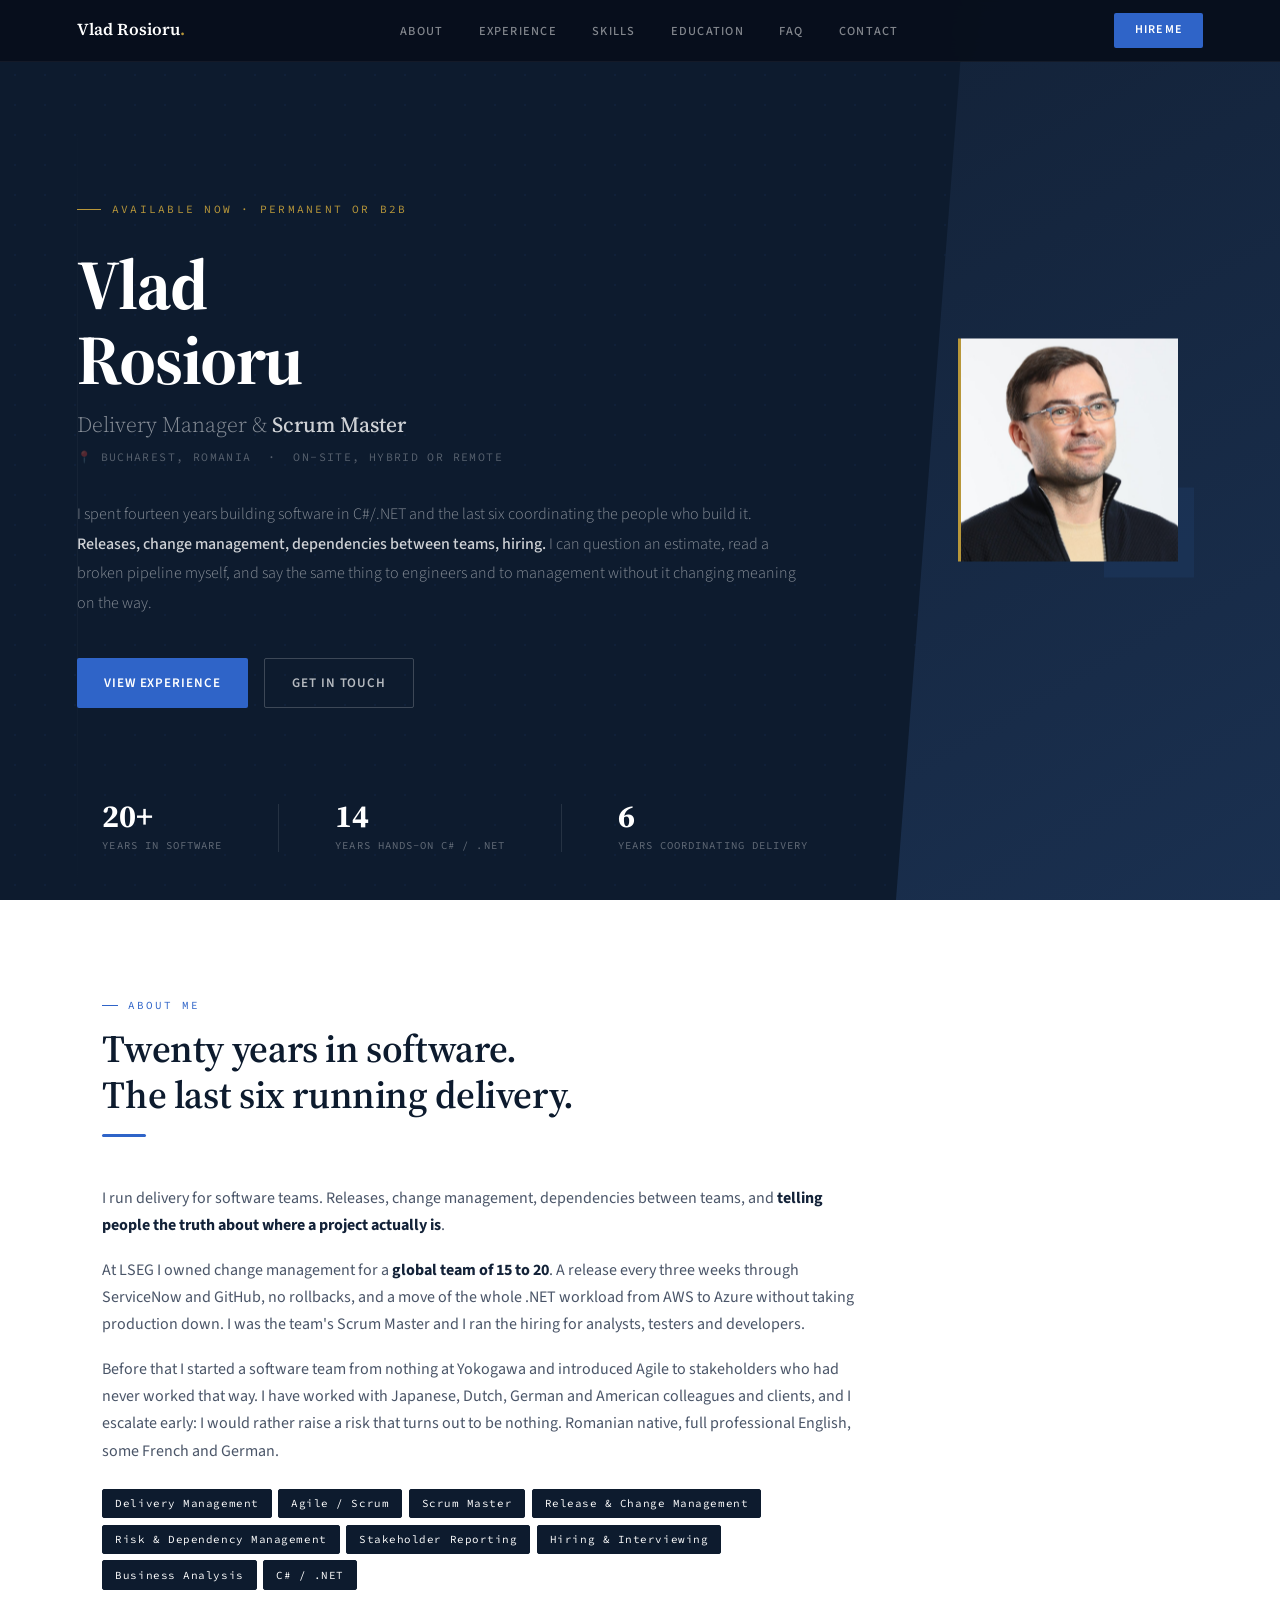
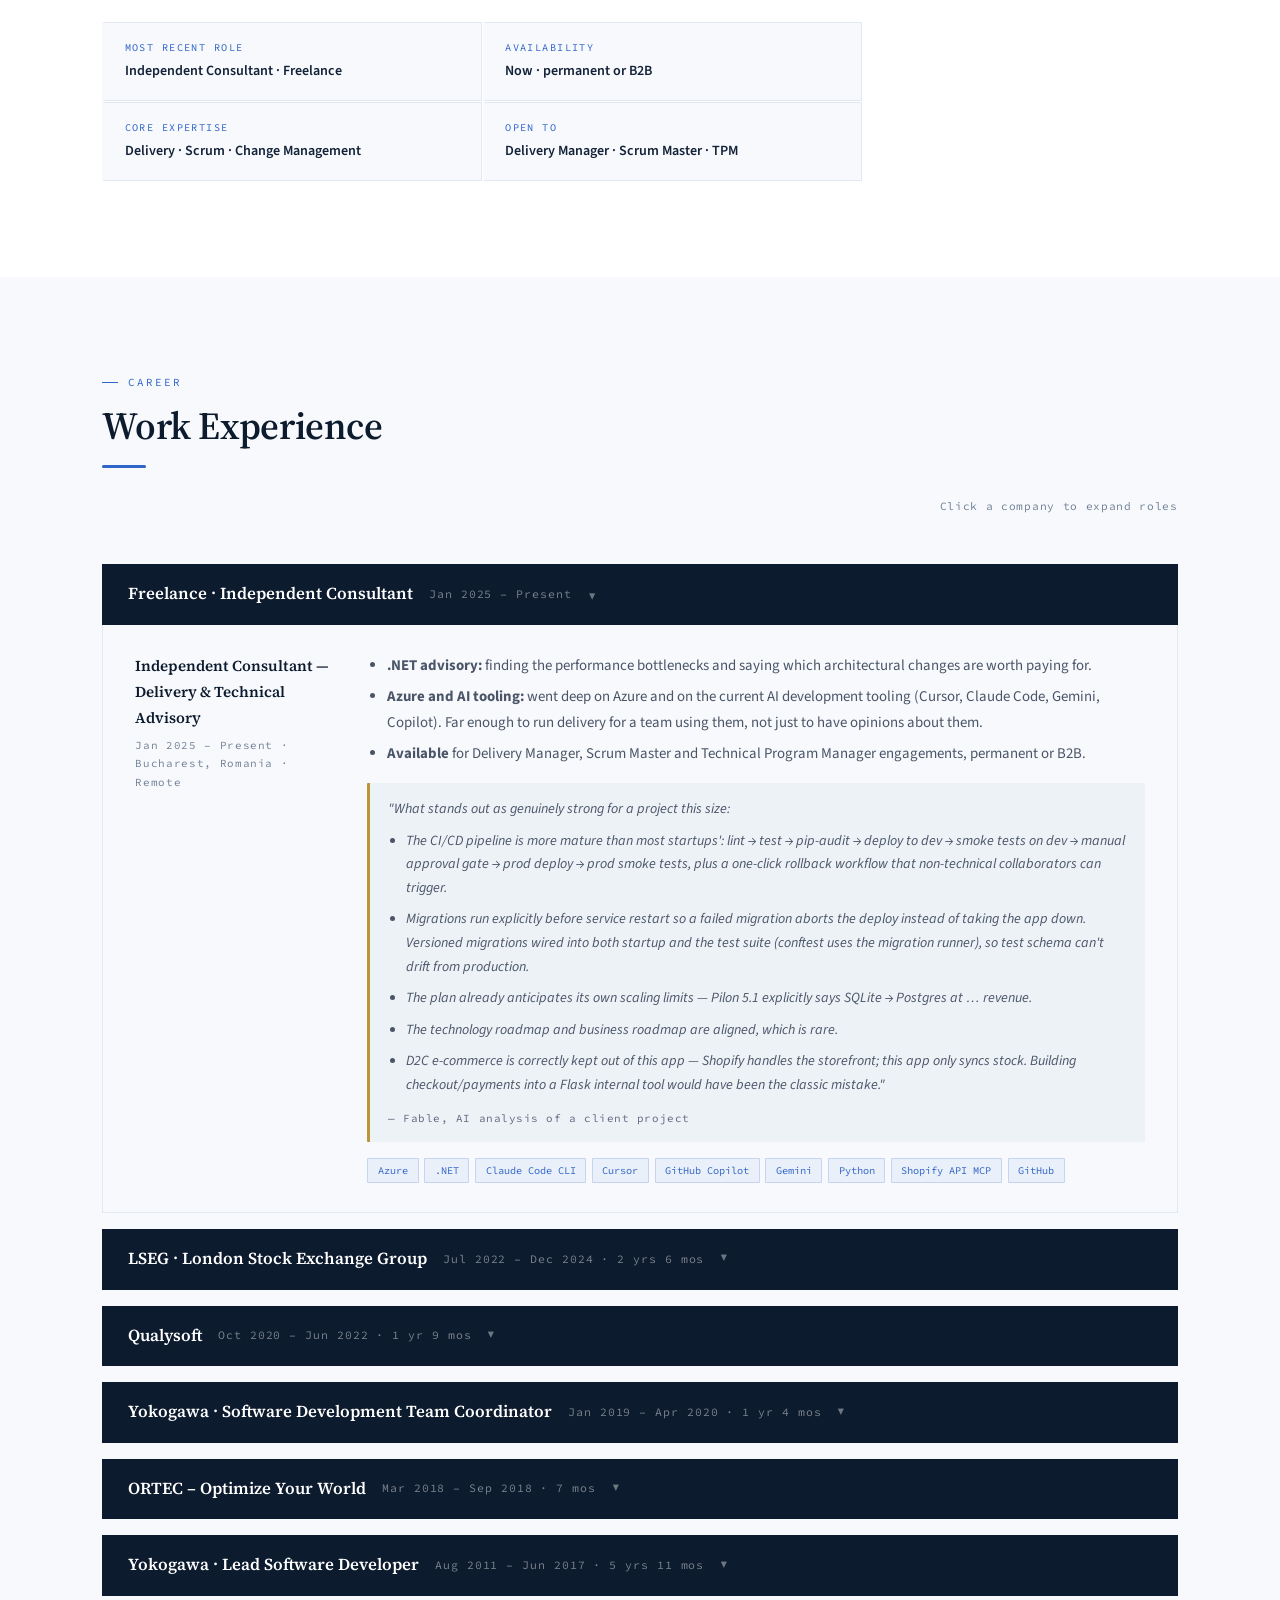
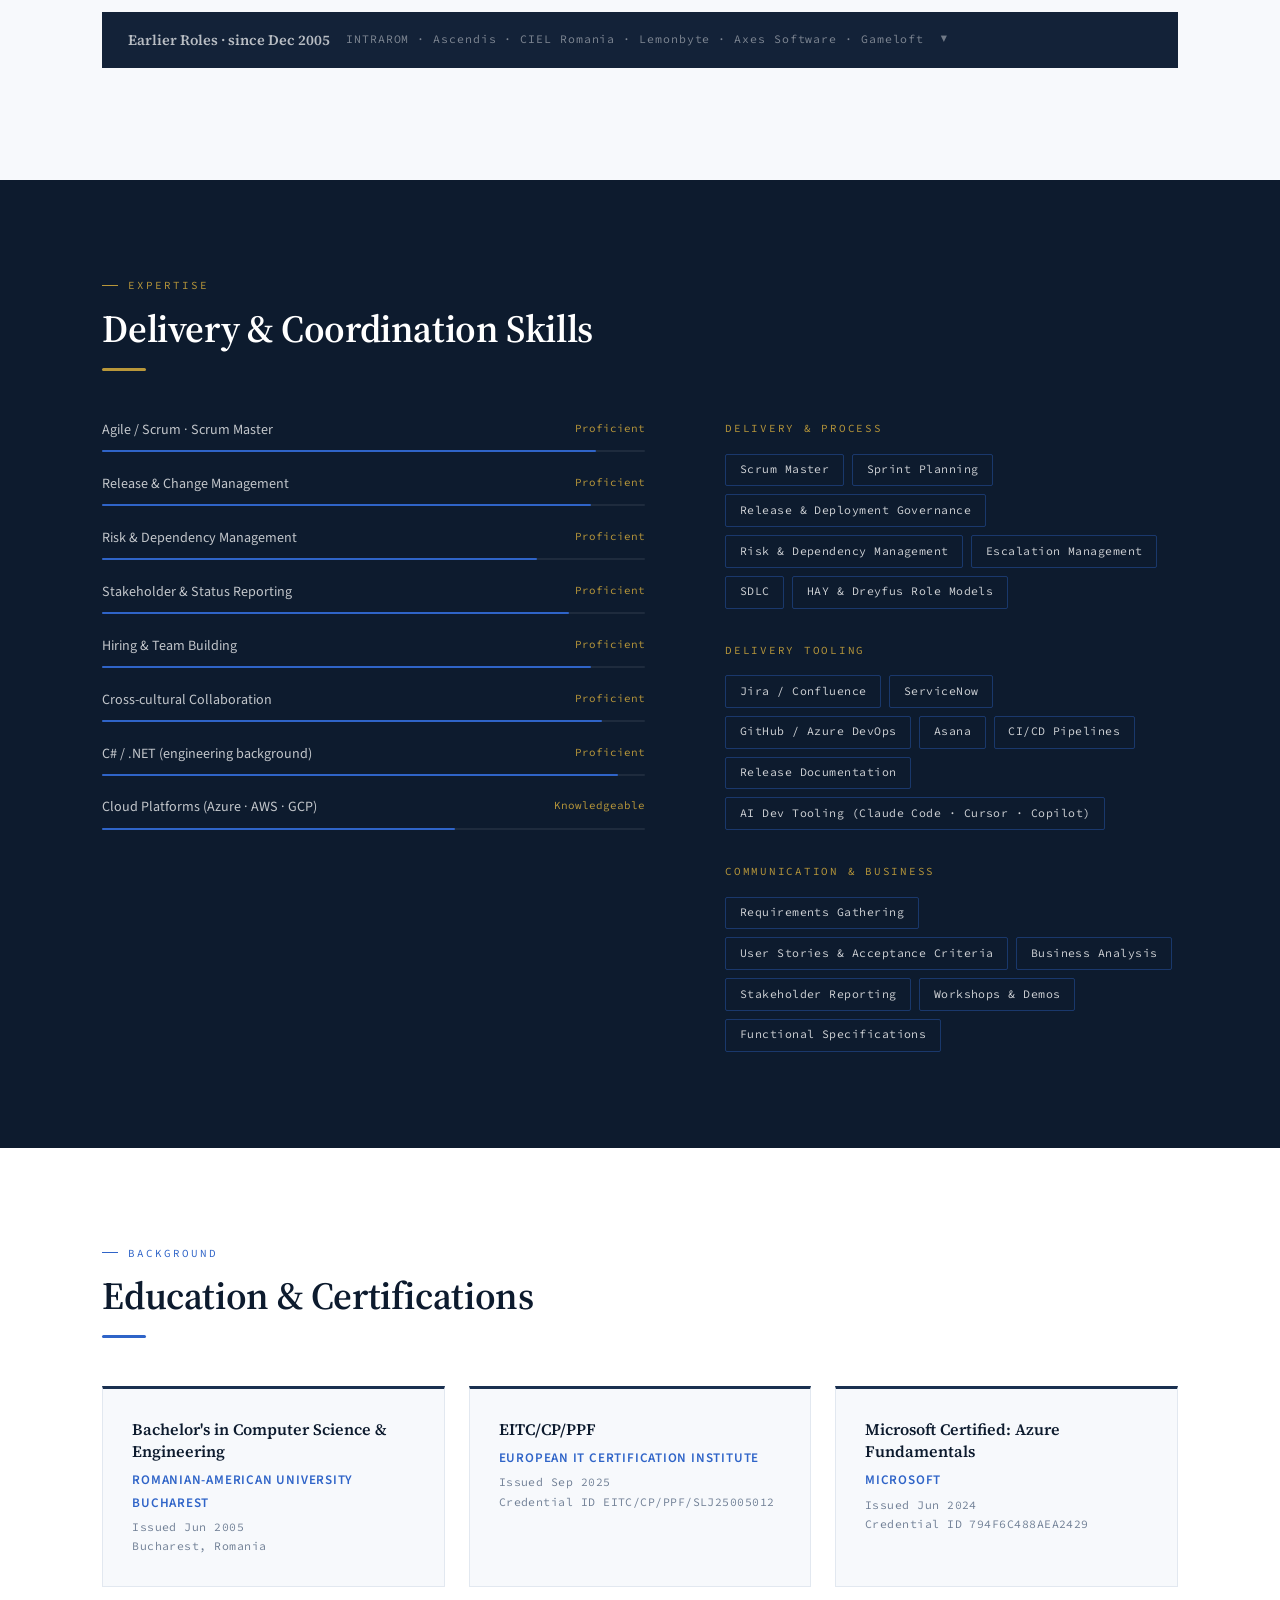
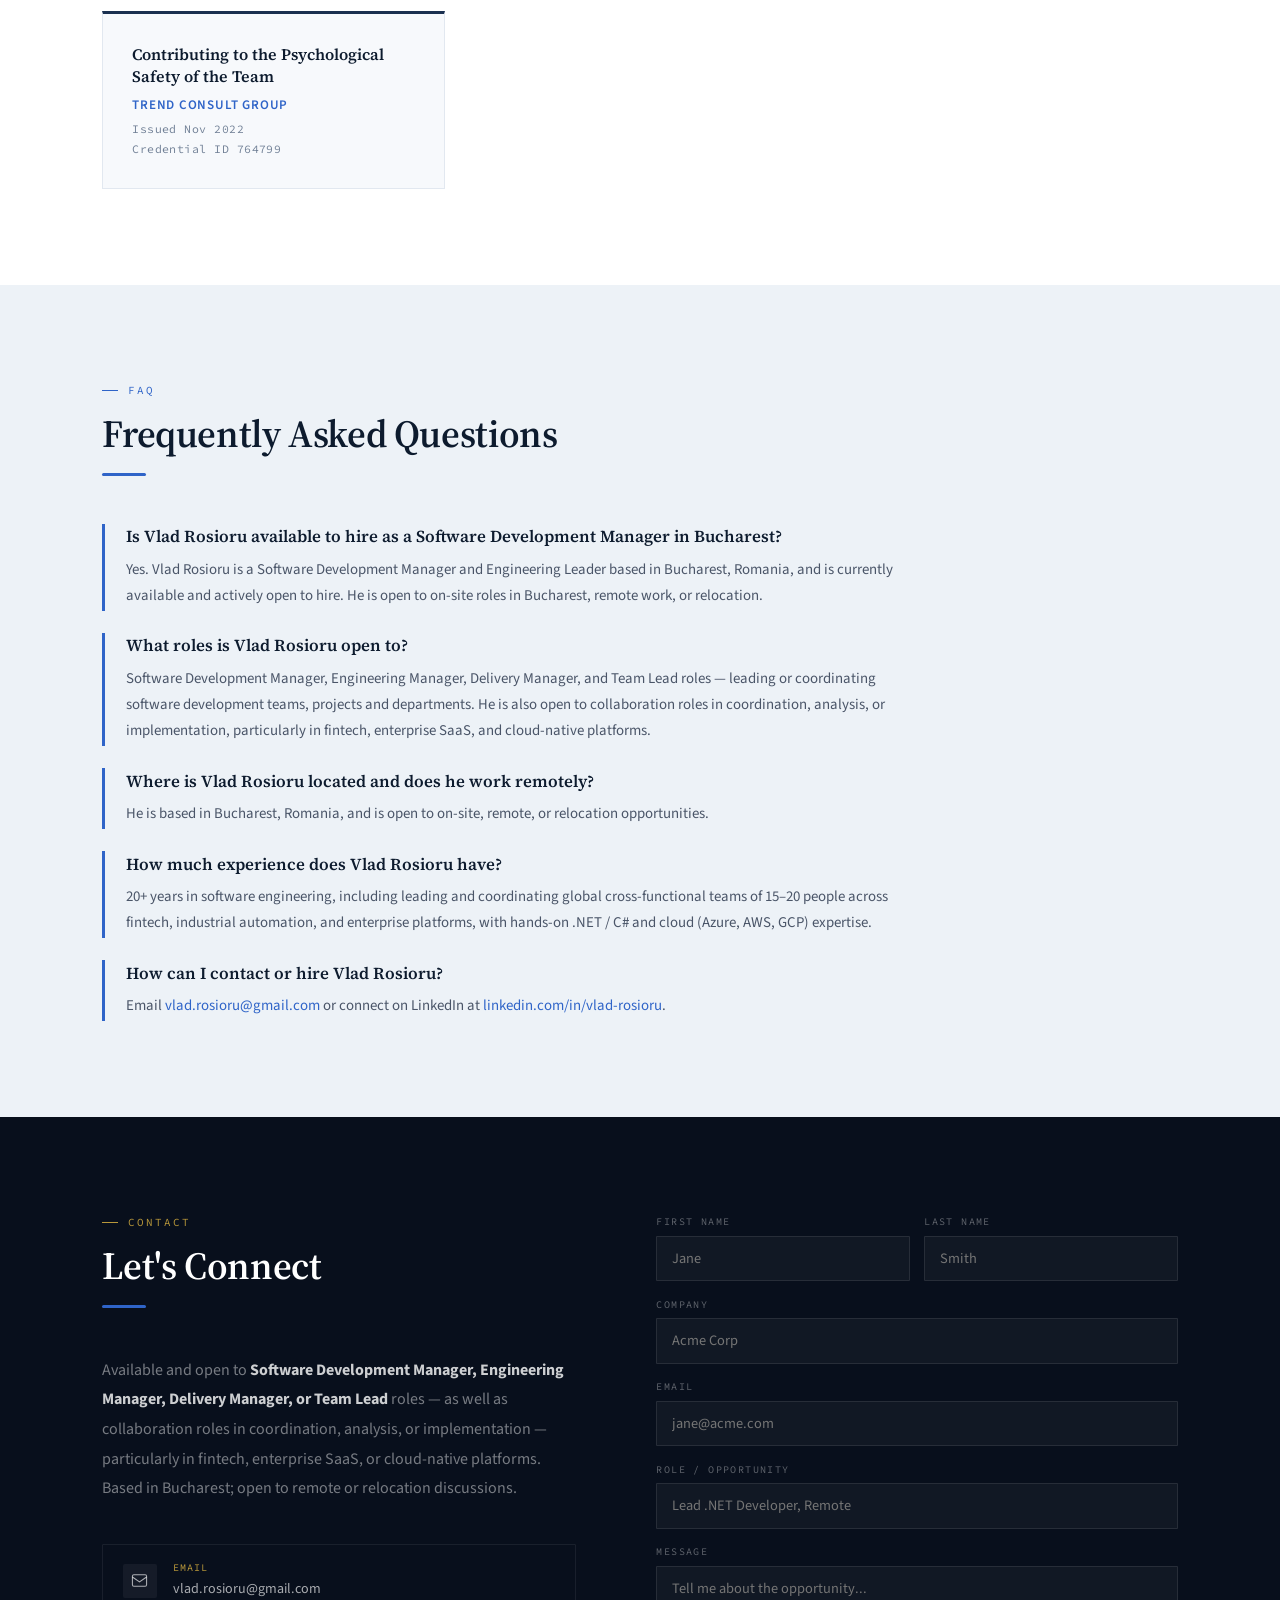
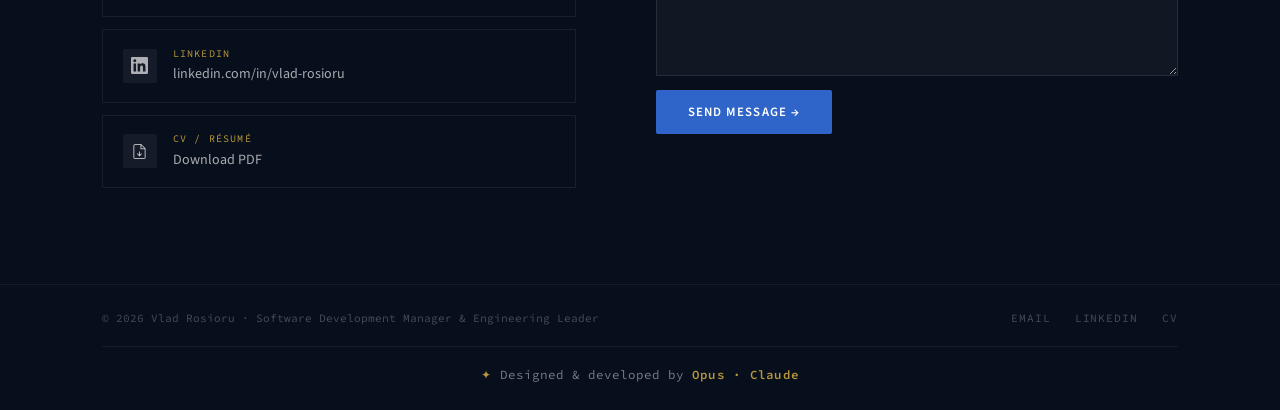
==== commit aade77f0: "content: reframe skills around delivery and coordination Co-Authored-By: Claude Haiku 4.5 <noreply@a" ====
--- a/index.html
+++ b/index.html
@@ -660,28 +660,28 @@
 <!-- SKILLS -->
 <section id="skills">
   <div class="sec-tag reveal">Expertise</div>
-  <h2 class="reveal">Leadership &amp; Management Skills</h2>
+  <h2 class="reveal">Delivery &amp; Coordination Skills</h2>
   <div class="sec-rule reveal"></div>
   <div class="skills-layout">
     <div class="skills-bars reveal">
       <div class="s-row">
-        <div class="s-top"><span>Team Building &amp; Mentoring</span><span>Proficient</span></div>
+        <div class="s-top"><span>Agile / Scrum · Scrum Master</span><span>Proficient</span></div>
+        <div class="s-bar"><div class="s-fill" style="--w:91%"></div></div>
+      </div>
+      <div class="s-row">
+        <div class="s-top"><span>Release &amp; Change Management</span><span>Proficient</span></div>
+        <div class="s-bar"><div class="s-fill" style="--w:90%"></div></div>
+      </div>
+      <div class="s-row">
+        <div class="s-top"><span>Risk &amp; Dependency Management</span><span>Proficient</span></div>
+        <div class="s-bar"><div class="s-fill" style="--w:80%"></div></div>
+      </div>
+      <div class="s-row">
+        <div class="s-top"><span>Stakeholder &amp; Status Reporting</span><span>Proficient</span></div>
         <div class="s-bar"><div class="s-fill" style="--w:86%"></div></div>
       </div>
       <div class="s-row">
-        <div class="s-top"><span>Agile / Scrum / SDLC</span><span>Proficient</span></div>
-        <div class="s-bar"><div class="s-fill" style="--w:91%"></div></div>
-      </div>
-      <div class="s-row">
-        <div class="s-top"><span>Stakeholder &amp; Management Reporting</span><span>Proficient</span></div>
-        <div class="s-bar"><div class="s-fill" style="--w:75%"></div></div>
-      </div>
-      <div class="s-row">
-        <div class="s-top"><span>Change &amp; Release Management</span><span>Proficient</span></div>
-        <div class="s-bar"><div class="s-fill" style="--w:80%"></div></div>
-      </div>
-      <div class="s-row">
-        <div class="s-top"><span>Hiring, Evaluation &amp; Onboarding</span><span>Proficient</span></div>
+        <div class="s-top"><span>Hiring &amp; Team Building</span><span>Proficient</span></div>
         <div class="s-bar"><div class="s-fill" style="--w:90%"></div></div>
       </div>
       <div class="s-row">
@@ -689,7 +689,7 @@
         <div class="s-bar"><div class="s-fill" style="--w:92%"></div></div>
       </div>
       <div class="s-row">
-        <div class="s-top"><span>C# / .NET (hands-on)</span><span>Proficient</span></div>
+        <div class="s-top"><span>C# / .NET (engineering background)</span><span>Proficient</span></div>
         <div class="s-bar"><div class="s-fill" style="--w:95%"></div></div>
       </div>
       <div class="s-row">
@@ -699,37 +699,38 @@
     </div>
     <div class="skills-right reveal d2">
       <div>
-        <div class="skills-group-title">People &amp; Process</div>
+        <div class="skills-group-title">Delivery &amp; Process</div>
         <div class="skills-pill-group">
           <span class="s-pill pro">Scrum Master</span>
-          <span class="s-pill pro">Performance Evaluations</span>
           <span class="s-pill pro">Sprint Planning</span>
-          <span class="s-pill pro">Team Building from scratch</span>
-          <span class="s-pill pro">HAY &amp; Dreyfus models</span>
-          <span class="s-pill pro">Escalation management</span>
-          <span class="s-pill pro">Risk Assessment</span>
+          <span class="s-pill pro">Release &amp; Deployment Governance</span>
+          <span class="s-pill pro">Risk &amp; Dependency Management</span>
+          <span class="s-pill pro">Escalation Management</span>
+          <span class="s-pill pro">SDLC</span>
+          <span class="s-pill pro">HAY &amp; Dreyfus Role Models</span>
         </div>
       </div>
       <div>
-        <div class="skills-group-title">Delivery Tools</div>
+        <div class="skills-group-title">Delivery Tooling</div>
         <div class="skills-pill-group">
           <span class="s-pill pro">Jira / Confluence</span>
           <span class="s-pill pro">ServiceNow</span>
           <span class="s-pill pro">GitHub / Azure DevOps</span>
           <span class="s-pill pro">Asana</span>
+          <span class="s-pill pro">CI/CD Pipelines</span>
           <span class="s-pill pro">Release Documentation</span>
-          <span class="s-pill pro">CI/CD Pipelines</span>
+          <span class="s-pill pro">AI Dev Tooling (Claude Code · Cursor · Copilot)</span>
         </div>
       </div>
       <div>
         <div class="skills-group-title">Communication &amp; Business</div>
         <div class="skills-pill-group">
-          <span class="s-pill pro">Requirements gathering</span>
+          <span class="s-pill pro">Requirements Gathering</span>
+          <span class="s-pill pro">User Stories &amp; Acceptance Criteria</span>
           <span class="s-pill pro">Business Analysis</span>
-          <span class="s-pill pro">User story writing</span>
-          <span class="s-pill pro">Demo &amp; presentations</span>
-          <span class="s-pill pro">Stakeholder reporting</span>
-          <span class="s-pill pro">Technical documentation</span>
+          <span class="s-pill pro">Stakeholder Reporting</span>
+          <span class="s-pill pro">Workshops &amp; Demos</span>
+          <span class="s-pill pro">Functional Specifications</span>
         </div>
       </div>
     </div>
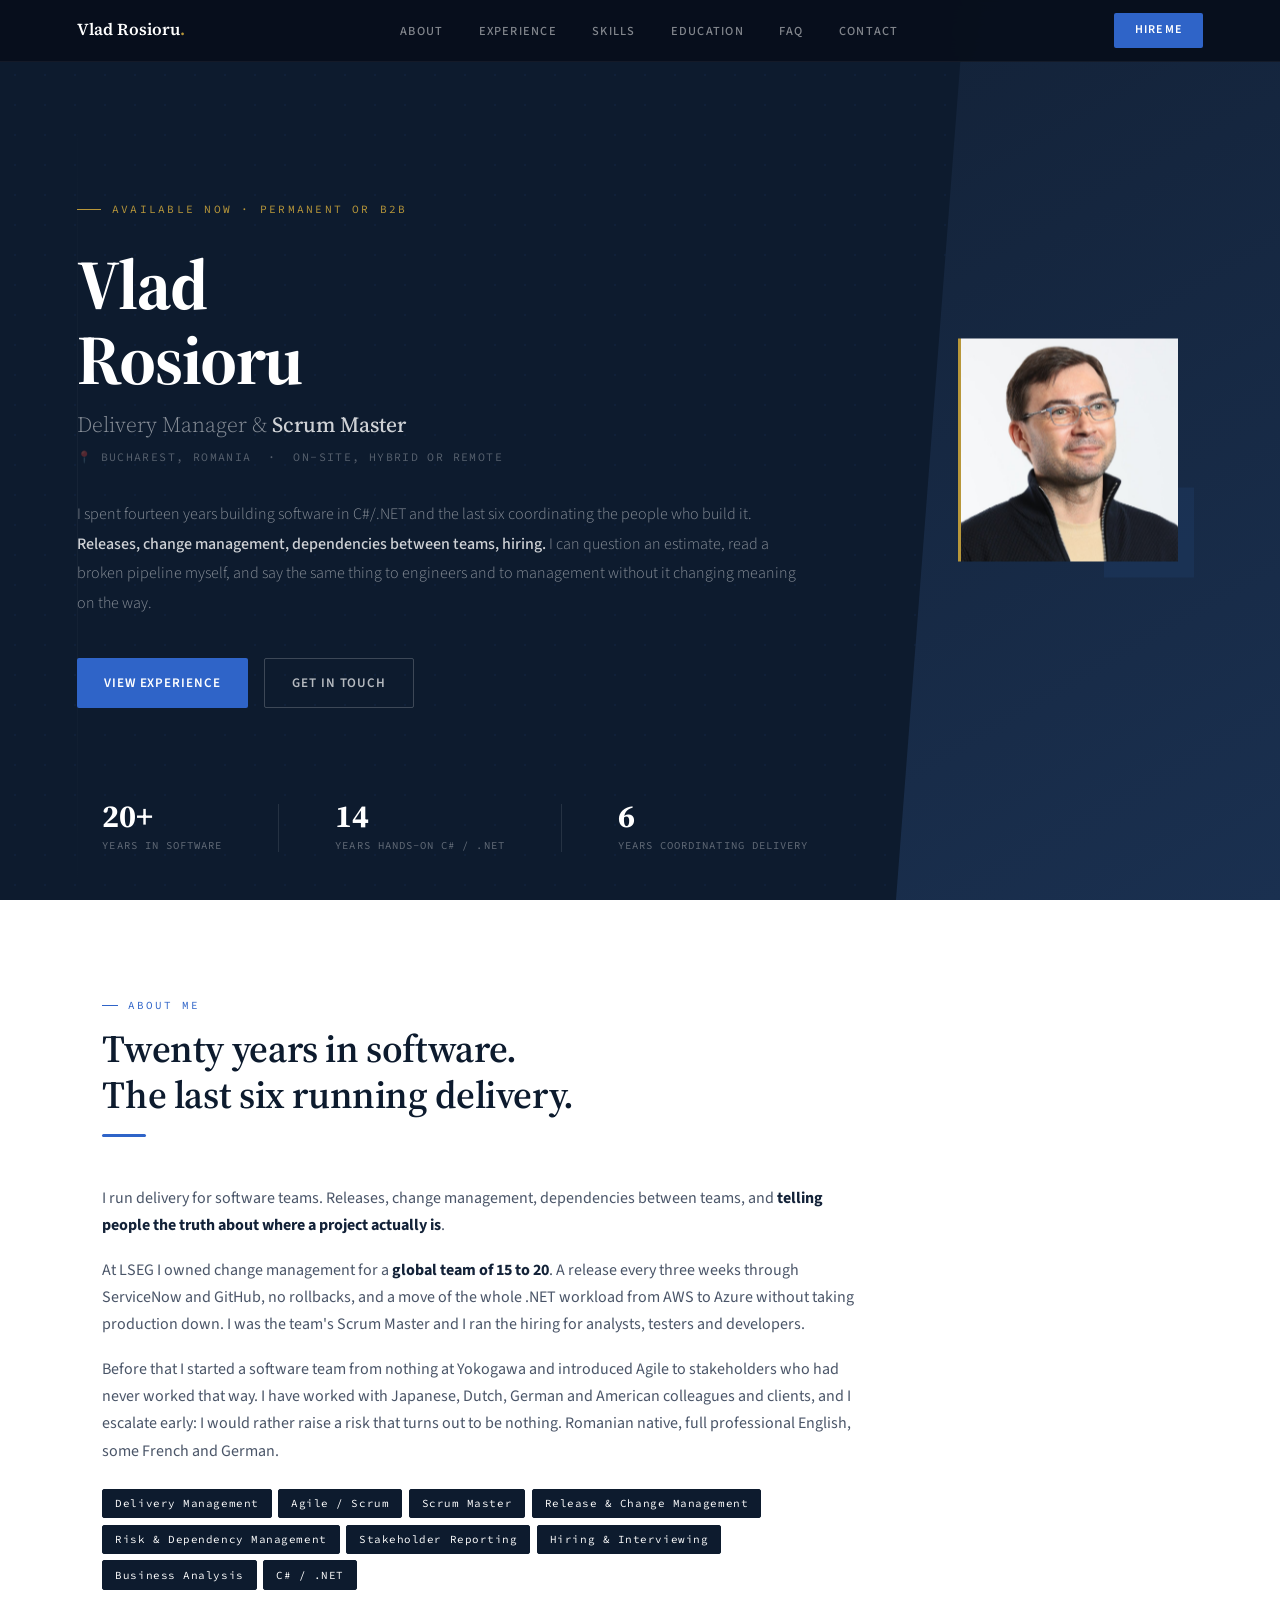
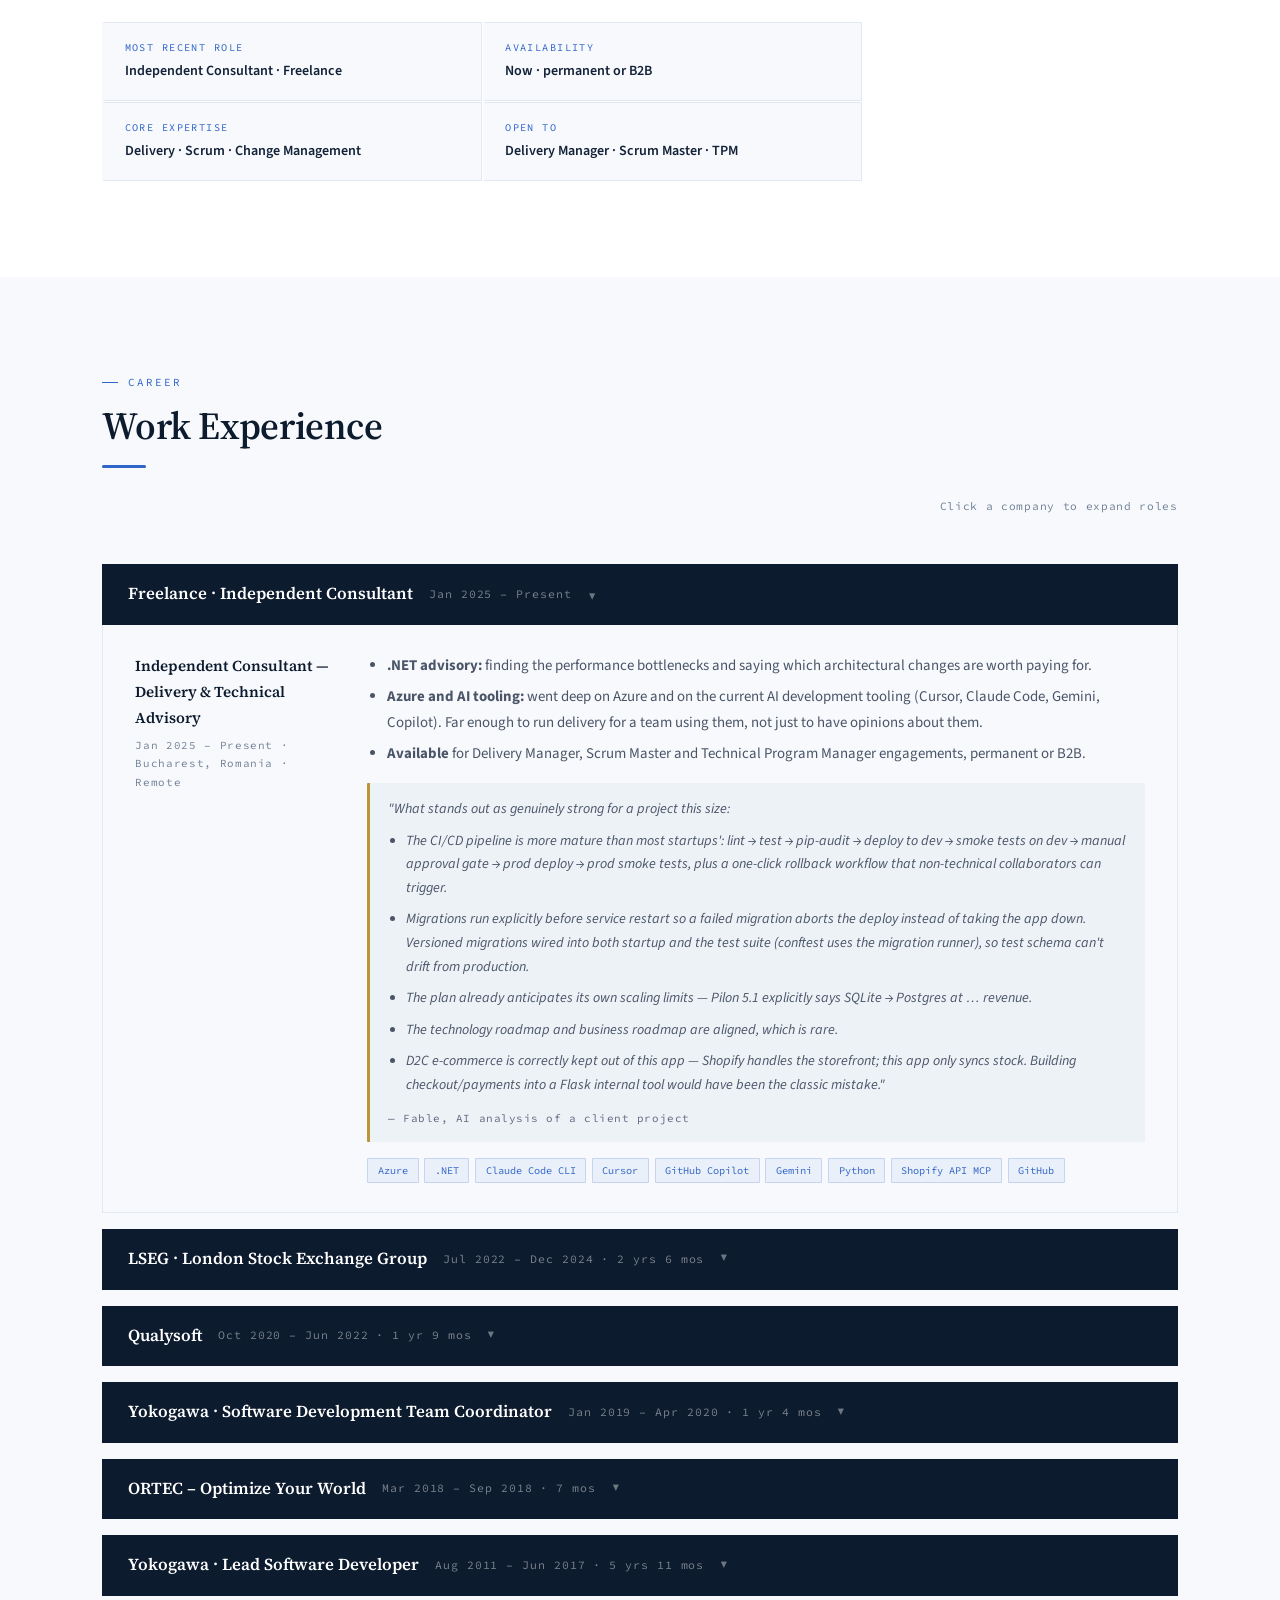
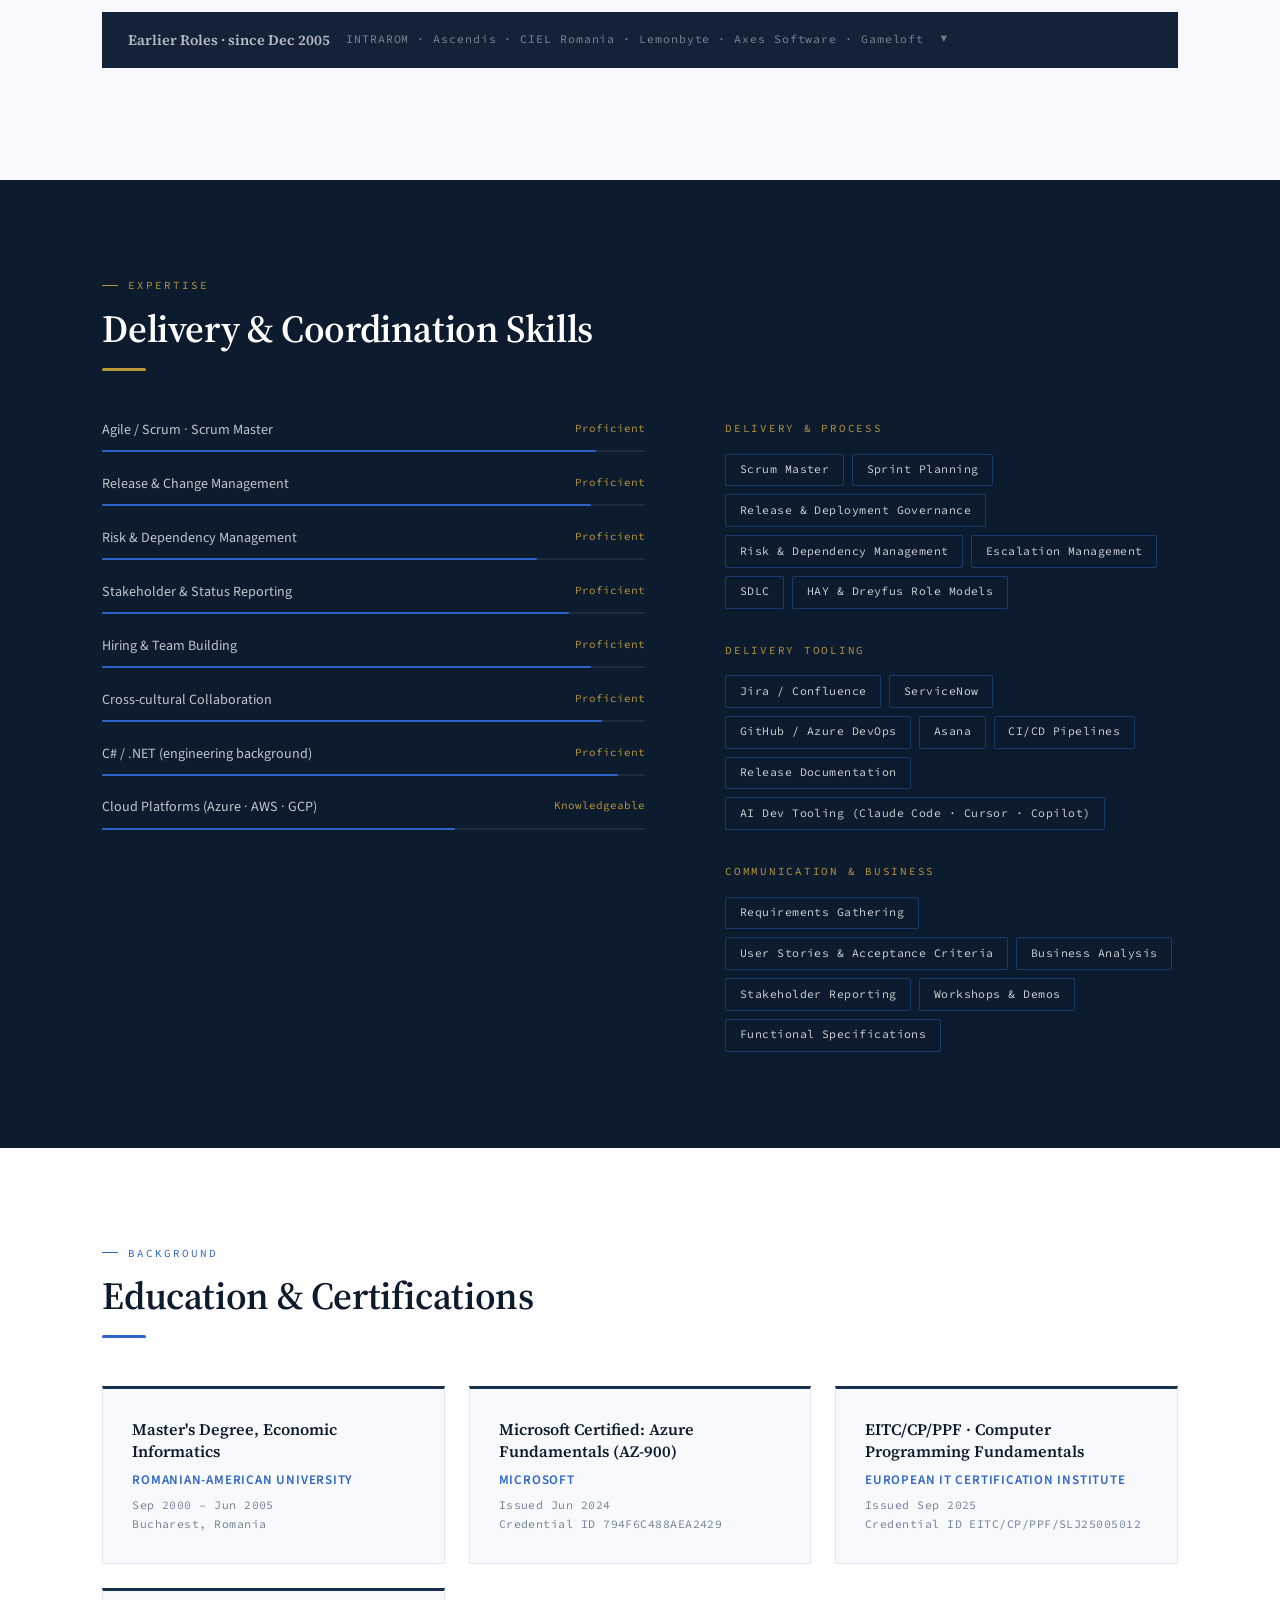
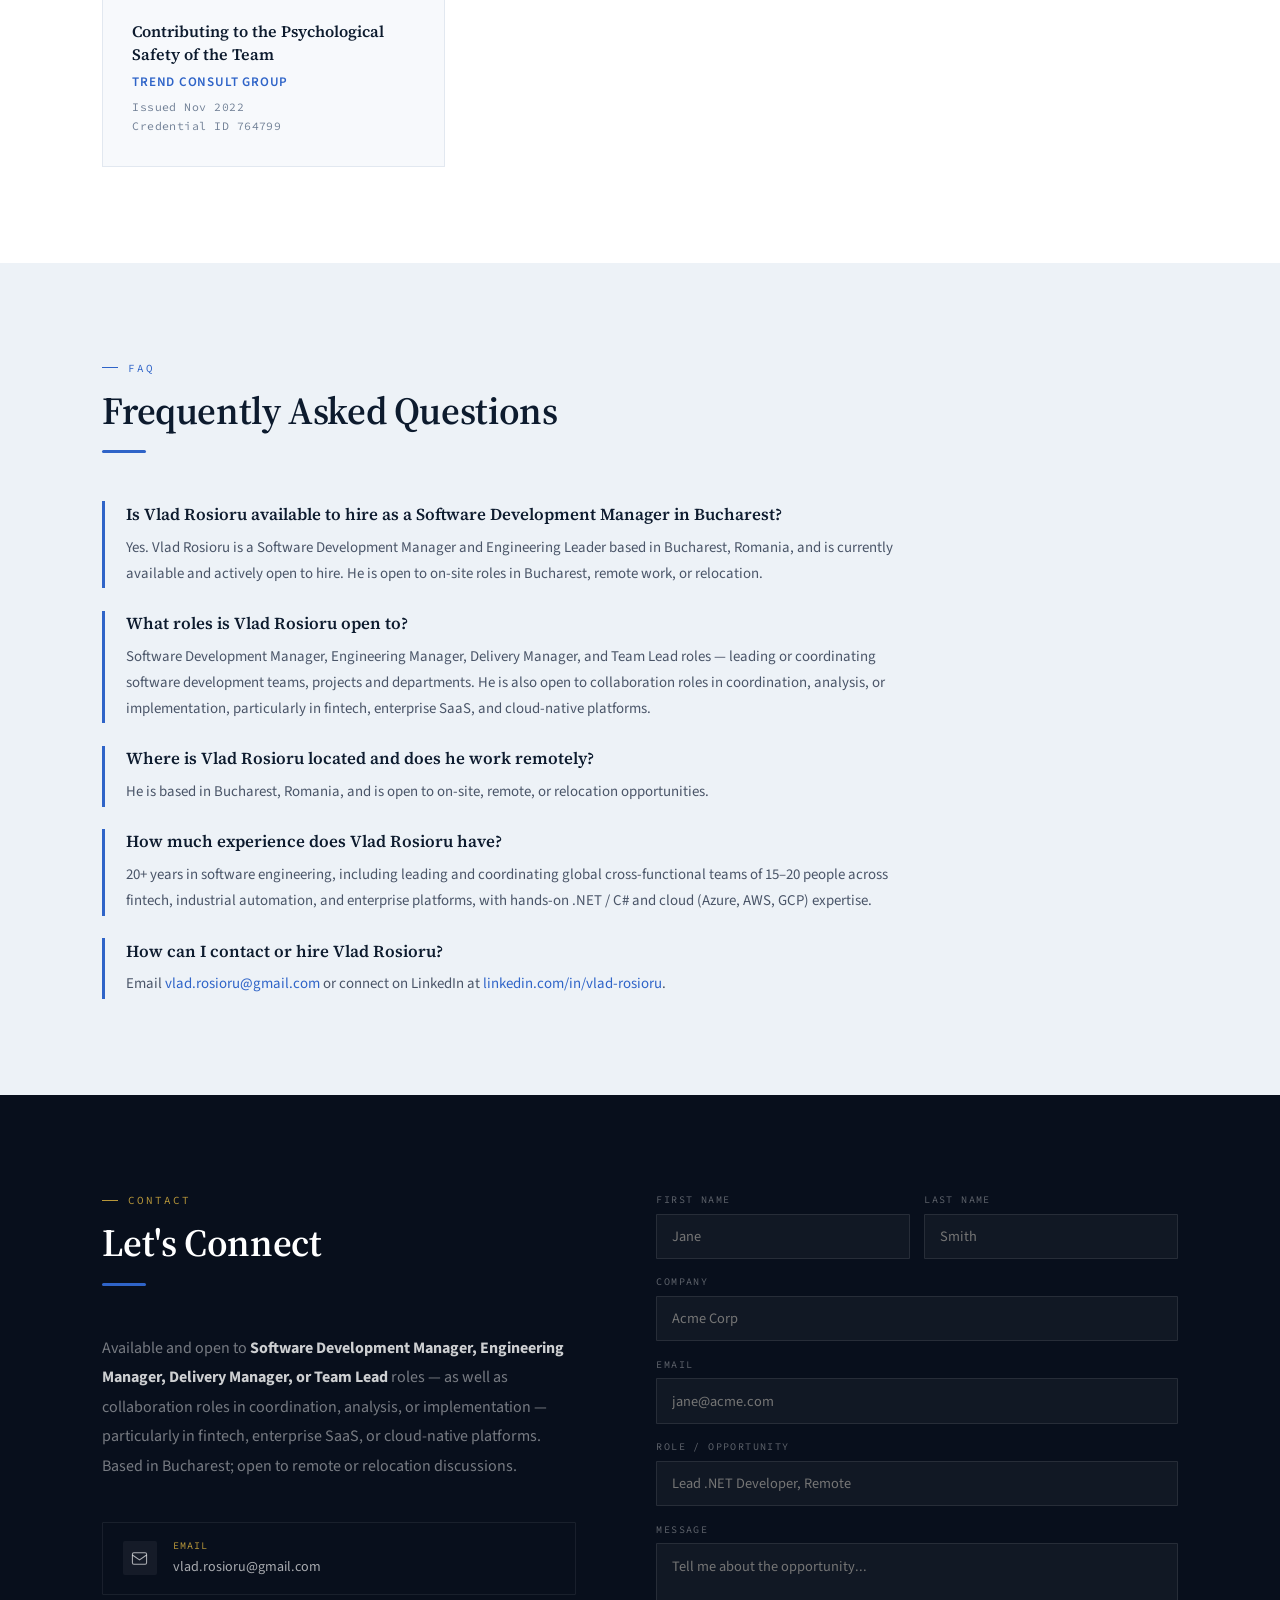
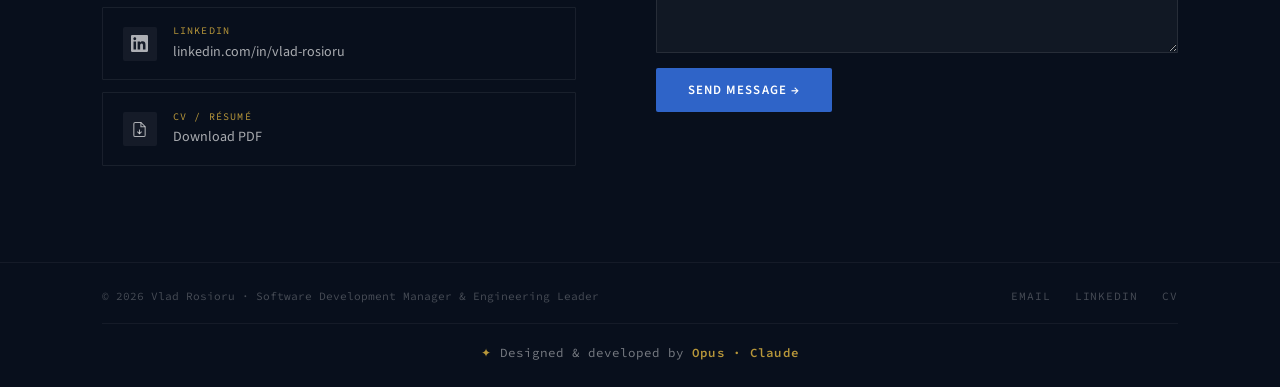
==== commit 0e2f1a01: "content: correct degree and certification cards Co-Authored-By: Claude Haiku 4.5 <noreply@anthropic." ====
--- a/index.html
+++ b/index.html
@@ -744,22 +744,22 @@
   <div class="sec-rule reveal"></div>
   <div class="edu-grid">
     <div class="edu-card reveal">
-      <div class="edu-degree">Bachelor's in Computer Science &amp; Engineering</div>
-      <div class="edu-school">Romanian-American University Bucharest</div>
-      <div class="edu-detail">Issued Jun 2005</div>
+      <div class="edu-degree">Master's Degree, Economic Informatics</div>
+      <div class="edu-school">Romanian-American University</div>
+      <div class="edu-detail">Sep 2000 – Jun 2005</div>
       <div class="edu-detail">Bucharest, Romania</div>
     </div>
     <div class="edu-card reveal d1">
-      <div class="edu-degree">EITC/CP/PPF</div>
+      <div class="edu-degree">Microsoft Certified: Azure Fundamentals (AZ-900)</div>
+      <div class="edu-school">Microsoft</div>
+      <div class="edu-detail">Issued Jun 2024</div>
+      <div class="edu-detail">Credential ID 794F6C488AEA2429</div>
+    </div>
+    <div class="edu-card reveal d2">
+      <div class="edu-degree">EITC/CP/PPF · Computer Programming Fundamentals</div>
       <div class="edu-school">European IT Certification Institute</div>
       <div class="edu-detail">Issued Sep 2025</div>
       <div class="edu-detail">Credential ID EITC/CP/PPF/SLJ25005012</div>
-    </div>
-    <div class="edu-card reveal d2">
-      <div class="edu-degree">Microsoft Certified: Azure Fundamentals</div>
-      <div class="edu-school">Microsoft</div>
-      <div class="edu-detail">Issued Jun 2024</div>
-      <div class="edu-detail">Credential ID 794F6C488AEA2429</div>
     </div>
     <div class="edu-card reveal d3">
       <div class="edu-degree">Contributing to the Psychological Safety of the Team</div>
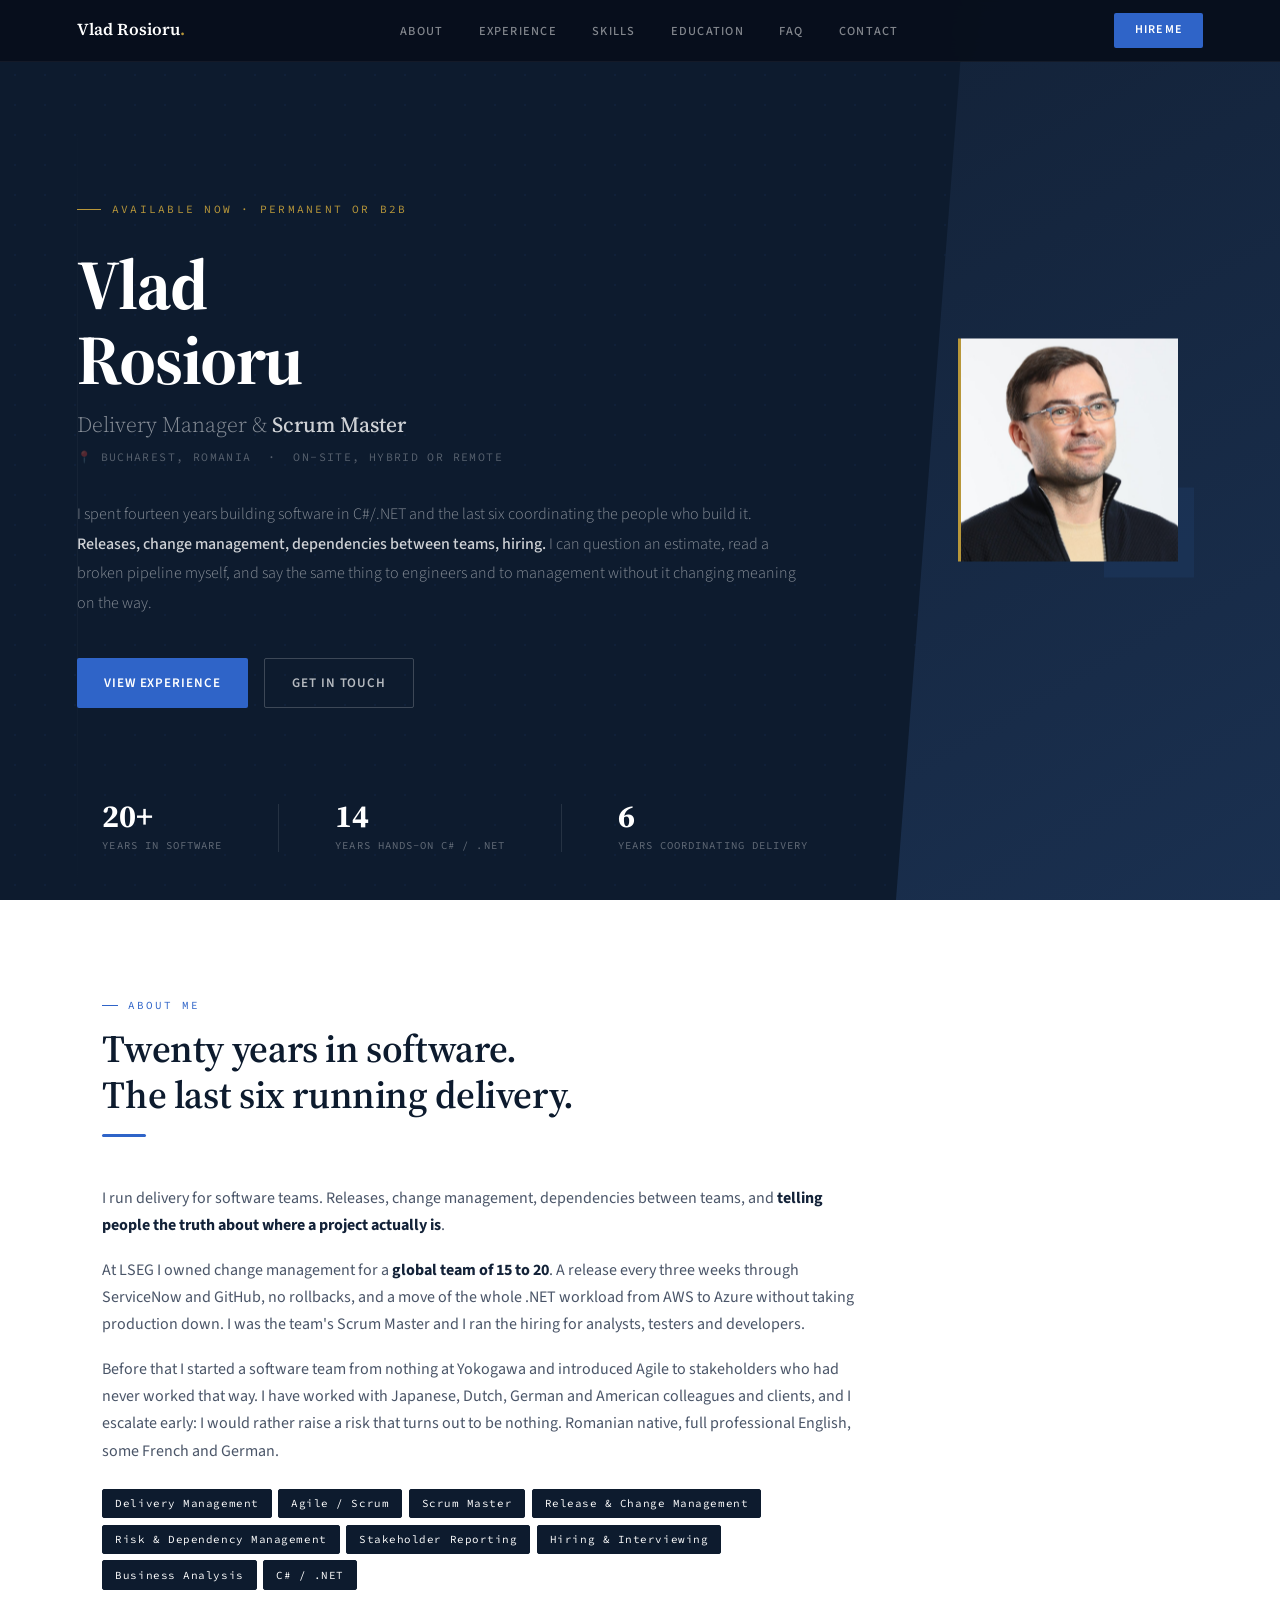
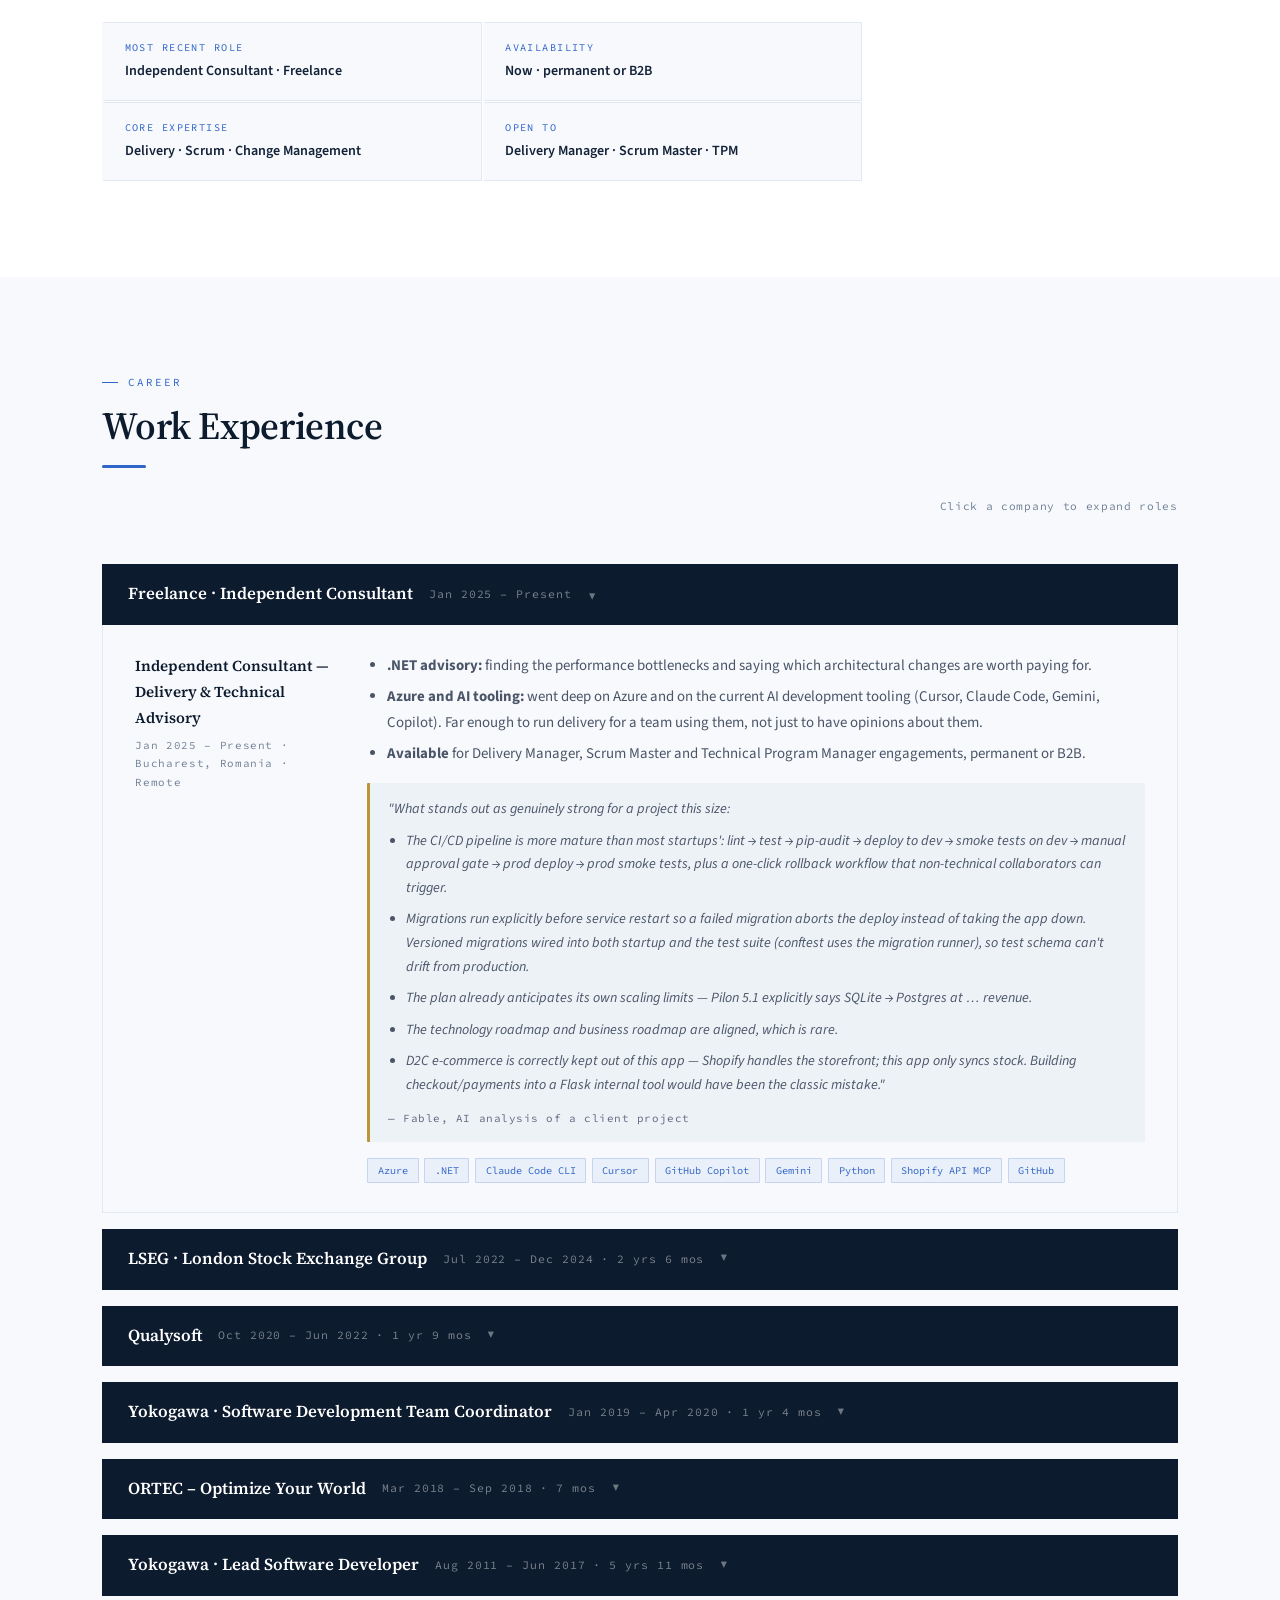
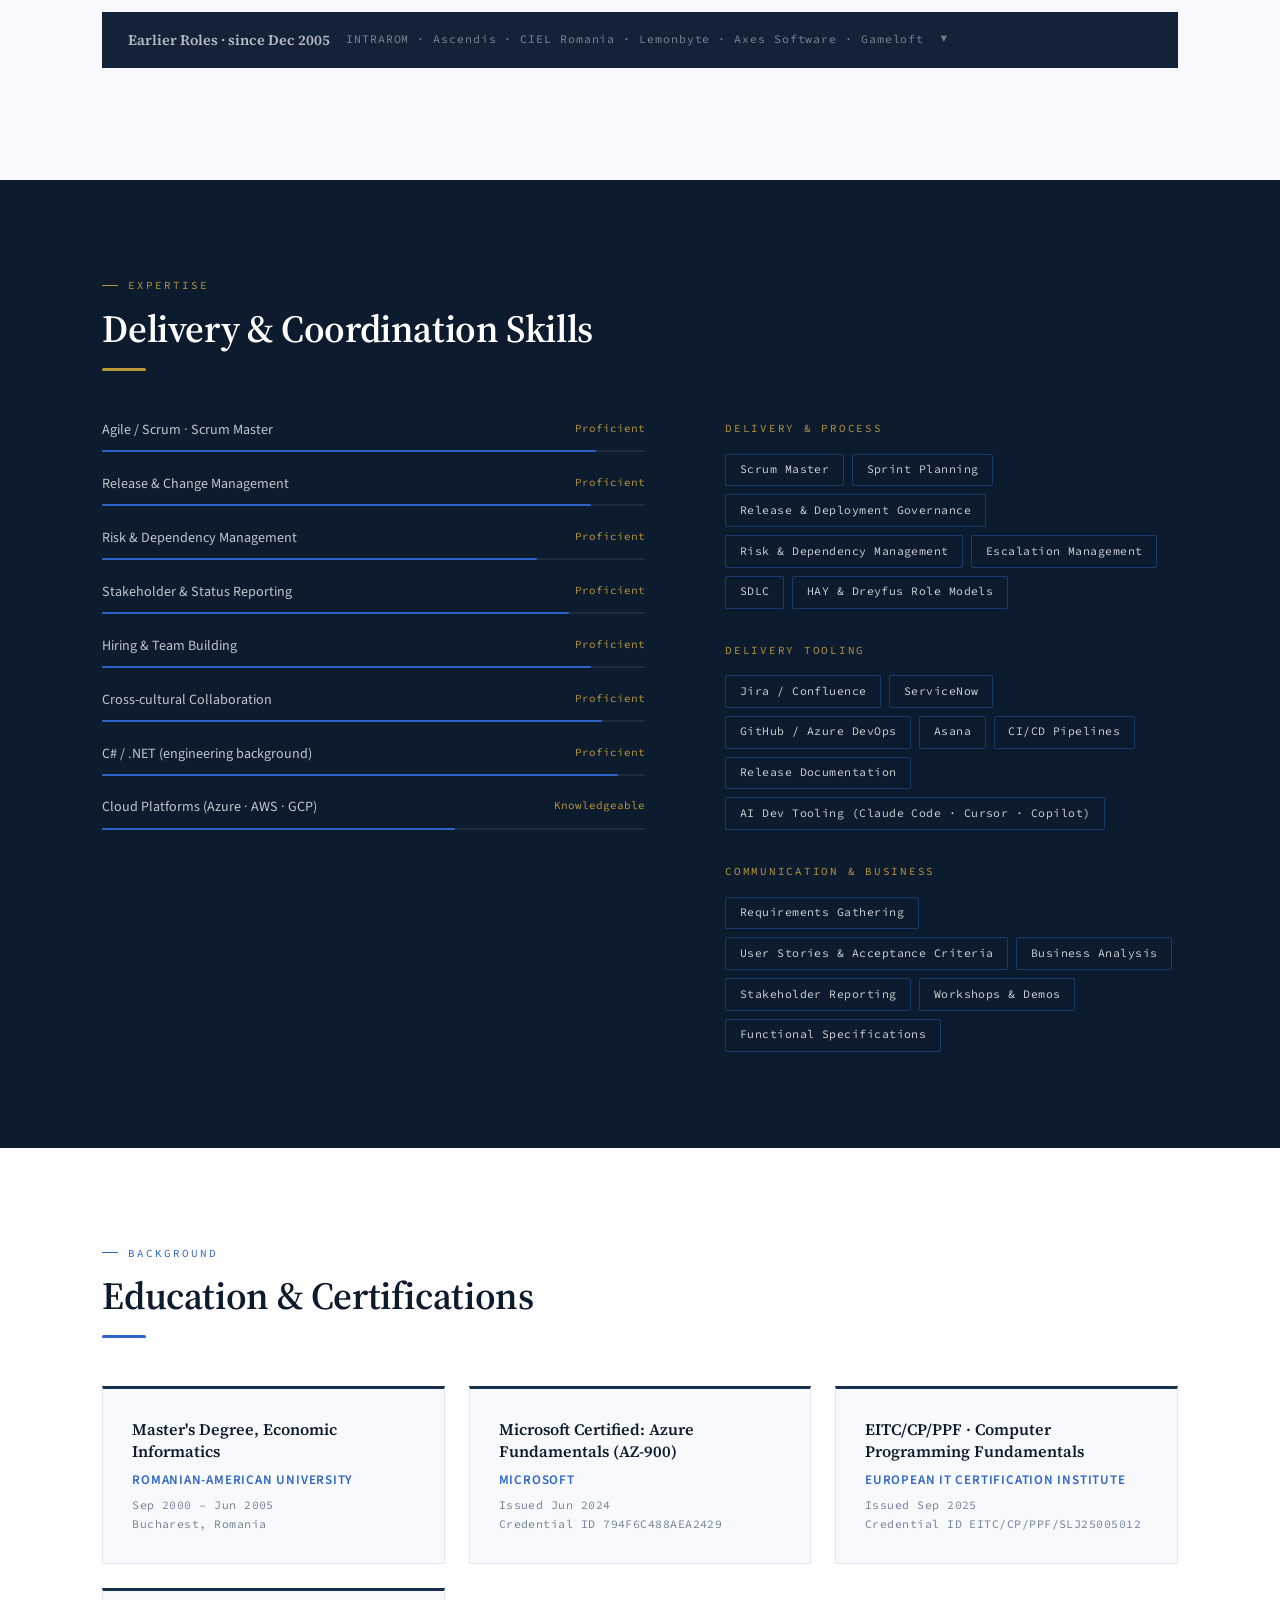
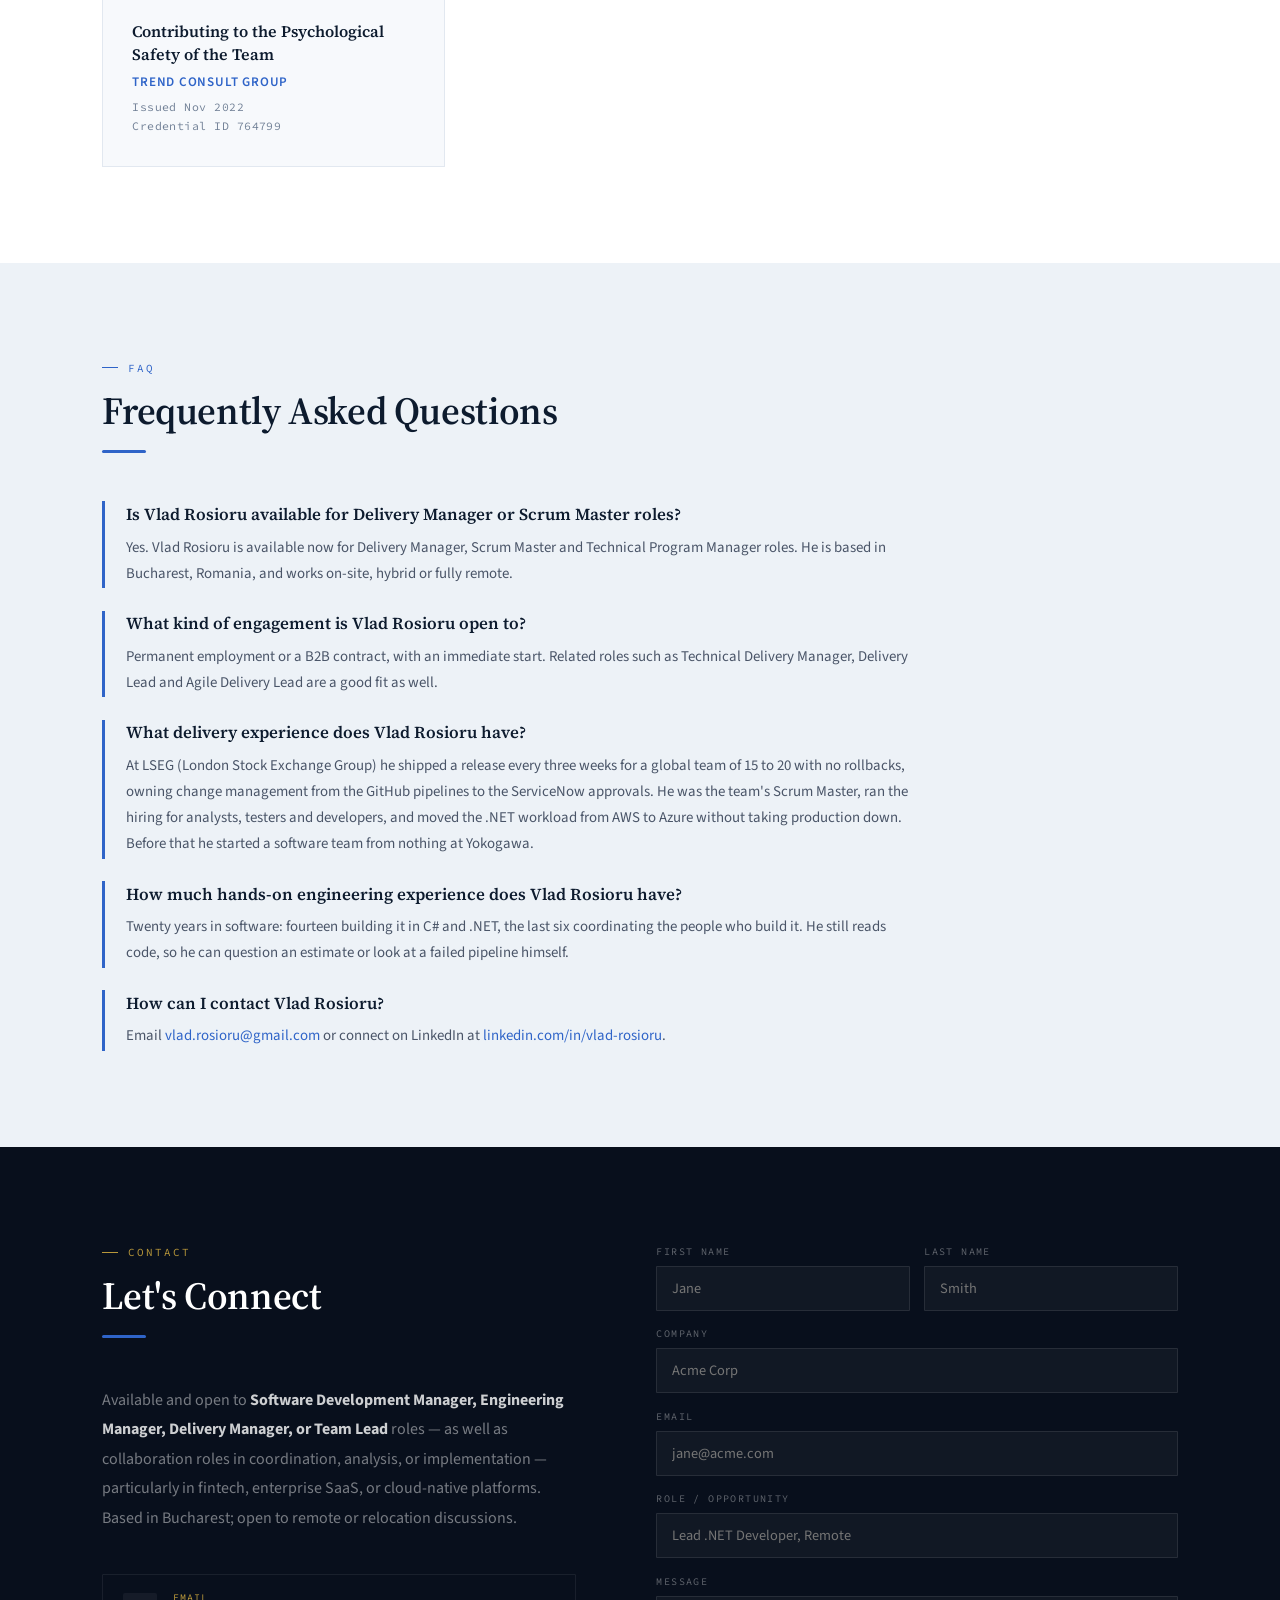
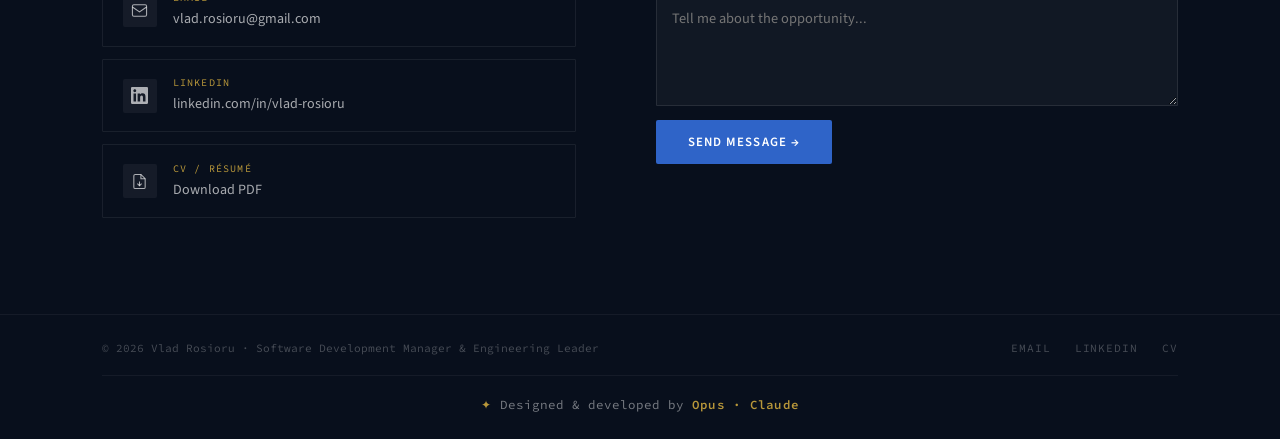
==== commit c1c9db1b: "content: rewrite visible FAQ to match structured data Co-Authored-By: Claude Haiku 4.5 <noreply@anth" ====
--- a/index.html
+++ b/index.html
@@ -777,23 +777,23 @@
   <div class="sec-rule reveal"></div>
   <div class="faq-list">
     <div class="faq-item reveal">
-      <div class="faq-q">Is Vlad Rosioru available to hire as a Software Development Manager in Bucharest?</div>
-      <p class="faq-a">Yes. Vlad Rosioru is a Software Development Manager and Engineering Leader based in Bucharest, Romania, and is currently available and actively open to hire. He is open to on-site roles in Bucharest, remote work, or relocation.</p>
+      <div class="faq-q">Is Vlad Rosioru available for Delivery Manager or Scrum Master roles?</div>
+      <p class="faq-a">Yes. Vlad Rosioru is available now for Delivery Manager, Scrum Master and Technical Program Manager roles. He is based in Bucharest, Romania, and works on-site, hybrid or fully remote.</p>
     </div>
     <div class="faq-item reveal d1">
-      <div class="faq-q">What roles is Vlad Rosioru open to?</div>
-      <p class="faq-a">Software Development Manager, Engineering Manager, Delivery Manager, and Team Lead roles — leading or coordinating software development teams, projects and departments. He is also open to collaboration roles in coordination, analysis, or implementation, particularly in fintech, enterprise SaaS, and cloud-native platforms.</p>
+      <div class="faq-q">What kind of engagement is Vlad Rosioru open to?</div>
+      <p class="faq-a">Permanent employment or a B2B contract, with an immediate start. Related roles such as Technical Delivery Manager, Delivery Lead and Agile Delivery Lead are a good fit as well.</p>
     </div>
     <div class="faq-item reveal d2">
-      <div class="faq-q">Where is Vlad Rosioru located and does he work remotely?</div>
-      <p class="faq-a">He is based in Bucharest, Romania, and is open to on-site, remote, or relocation opportunities.</p>
+      <div class="faq-q">What delivery experience does Vlad Rosioru have?</div>
+      <p class="faq-a">At LSEG (London Stock Exchange Group) he shipped a release every three weeks for a global team of 15 to 20 with no rollbacks, owning change management from the GitHub pipelines to the ServiceNow approvals. He was the team's Scrum Master, ran the hiring for analysts, testers and developers, and moved the .NET workload from AWS to Azure without taking production down. Before that he started a software team from nothing at Yokogawa.</p>
     </div>
     <div class="faq-item reveal d3">
-      <div class="faq-q">How much experience does Vlad Rosioru have?</div>
-      <p class="faq-a">20+ years in software engineering, including leading and coordinating global cross-functional teams of 15–20 people across fintech, industrial automation, and enterprise platforms, with hands-on .NET / C# and cloud (Azure, AWS, GCP) expertise.</p>
+      <div class="faq-q">How much hands-on engineering experience does Vlad Rosioru have?</div>
+      <p class="faq-a">Twenty years in software: fourteen building it in C# and .NET, the last six coordinating the people who build it. He still reads code, so he can question an estimate or look at a failed pipeline himself.</p>
     </div>
     <div class="faq-item reveal d4">
-      <div class="faq-q">How can I contact or hire Vlad Rosioru?</div>
+      <div class="faq-q">How can I contact Vlad Rosioru?</div>
       <p class="faq-a">Email <a href="mailto:vlad.rosioru@gmail.com">vlad.rosioru@gmail.com</a> or connect on LinkedIn at <a href="https://www.linkedin.com/in/vlad-rosioru/" target="_blank" rel="noopener">linkedin.com/in/vlad-rosioru</a>.</p>
     </div>
   </div>
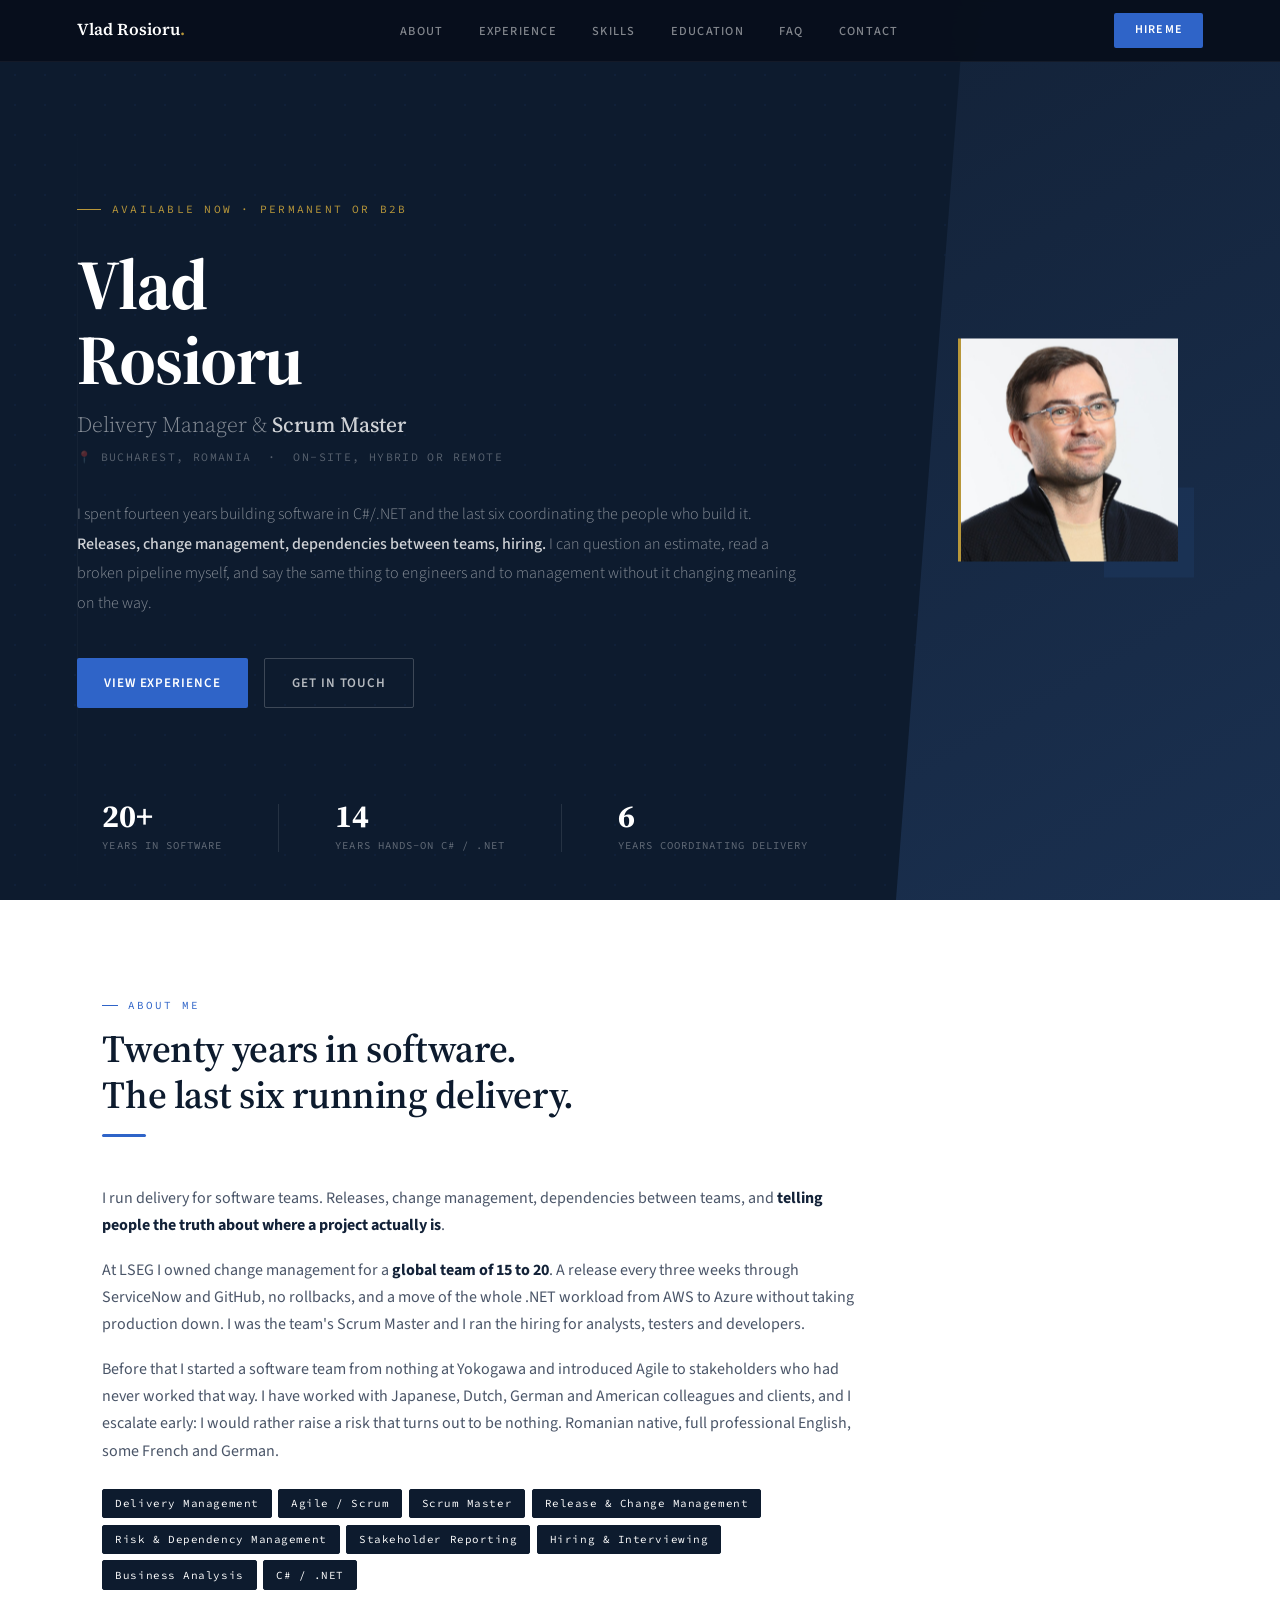
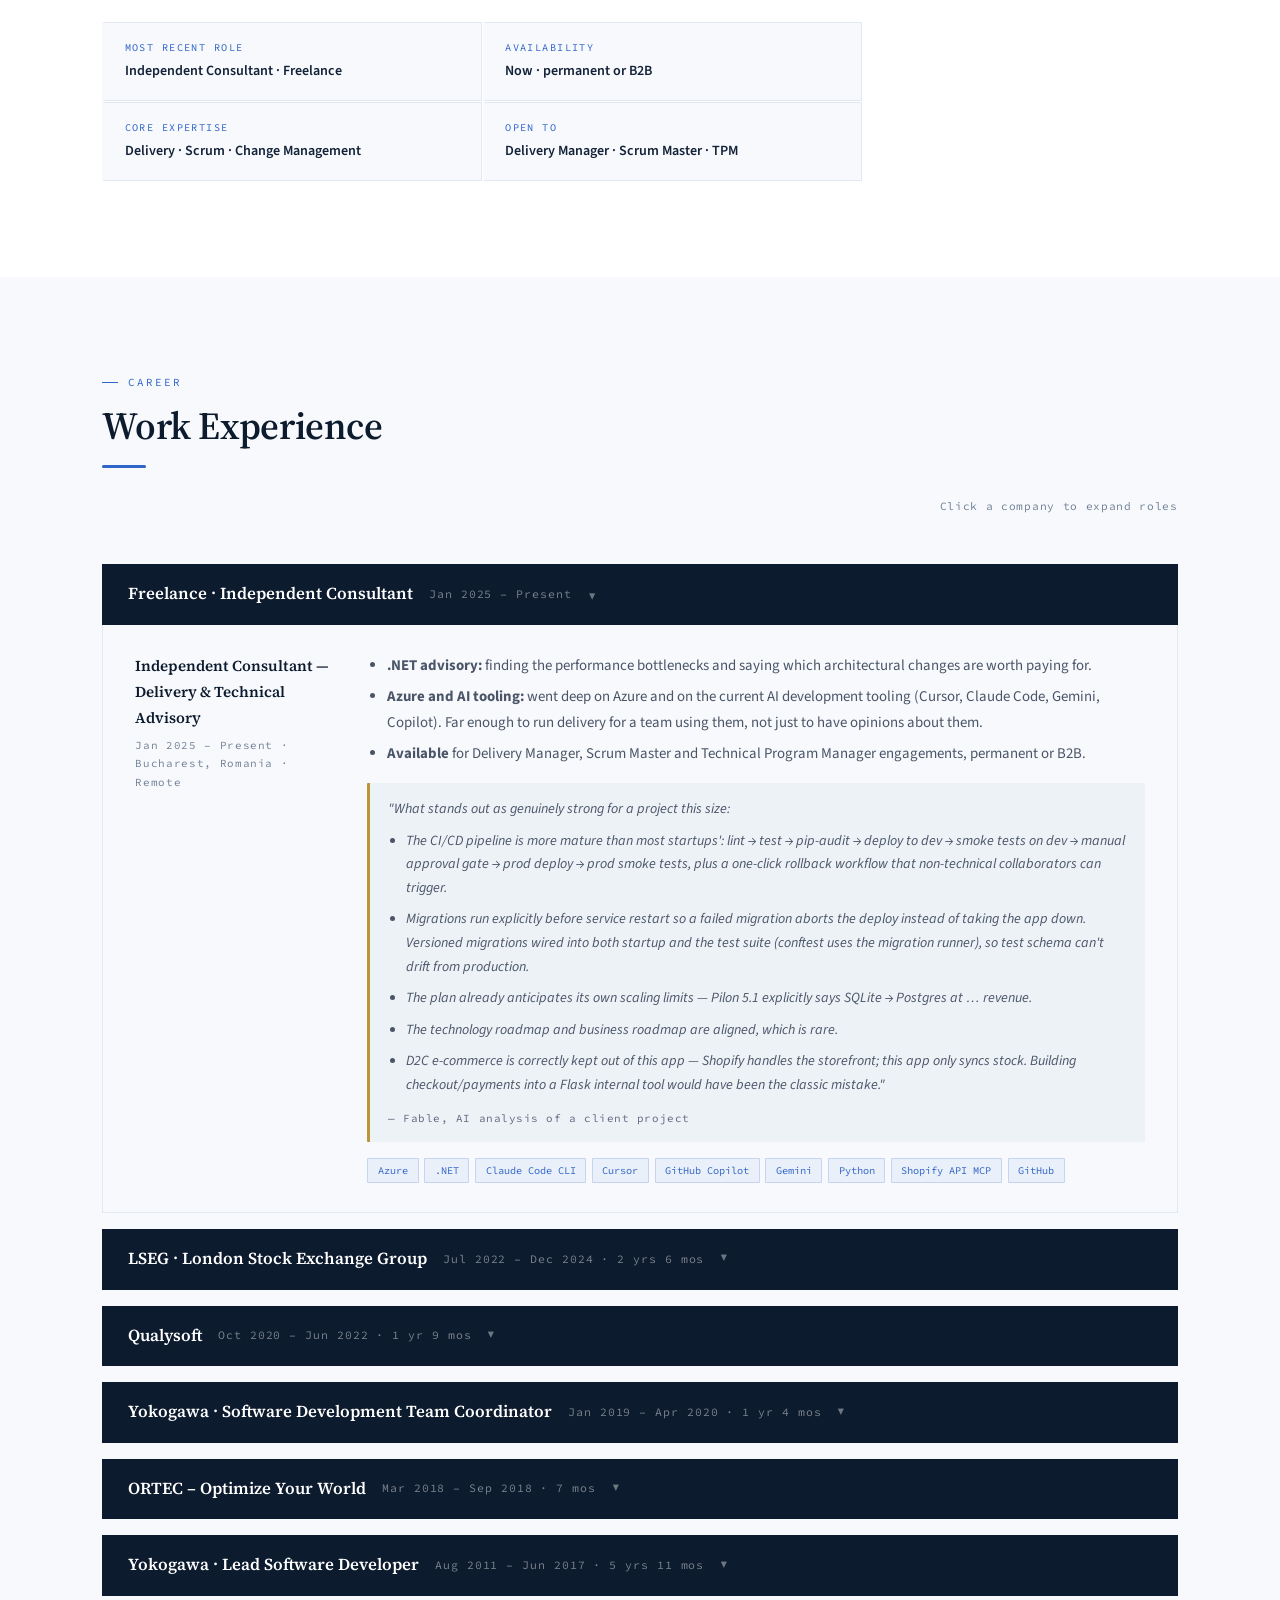
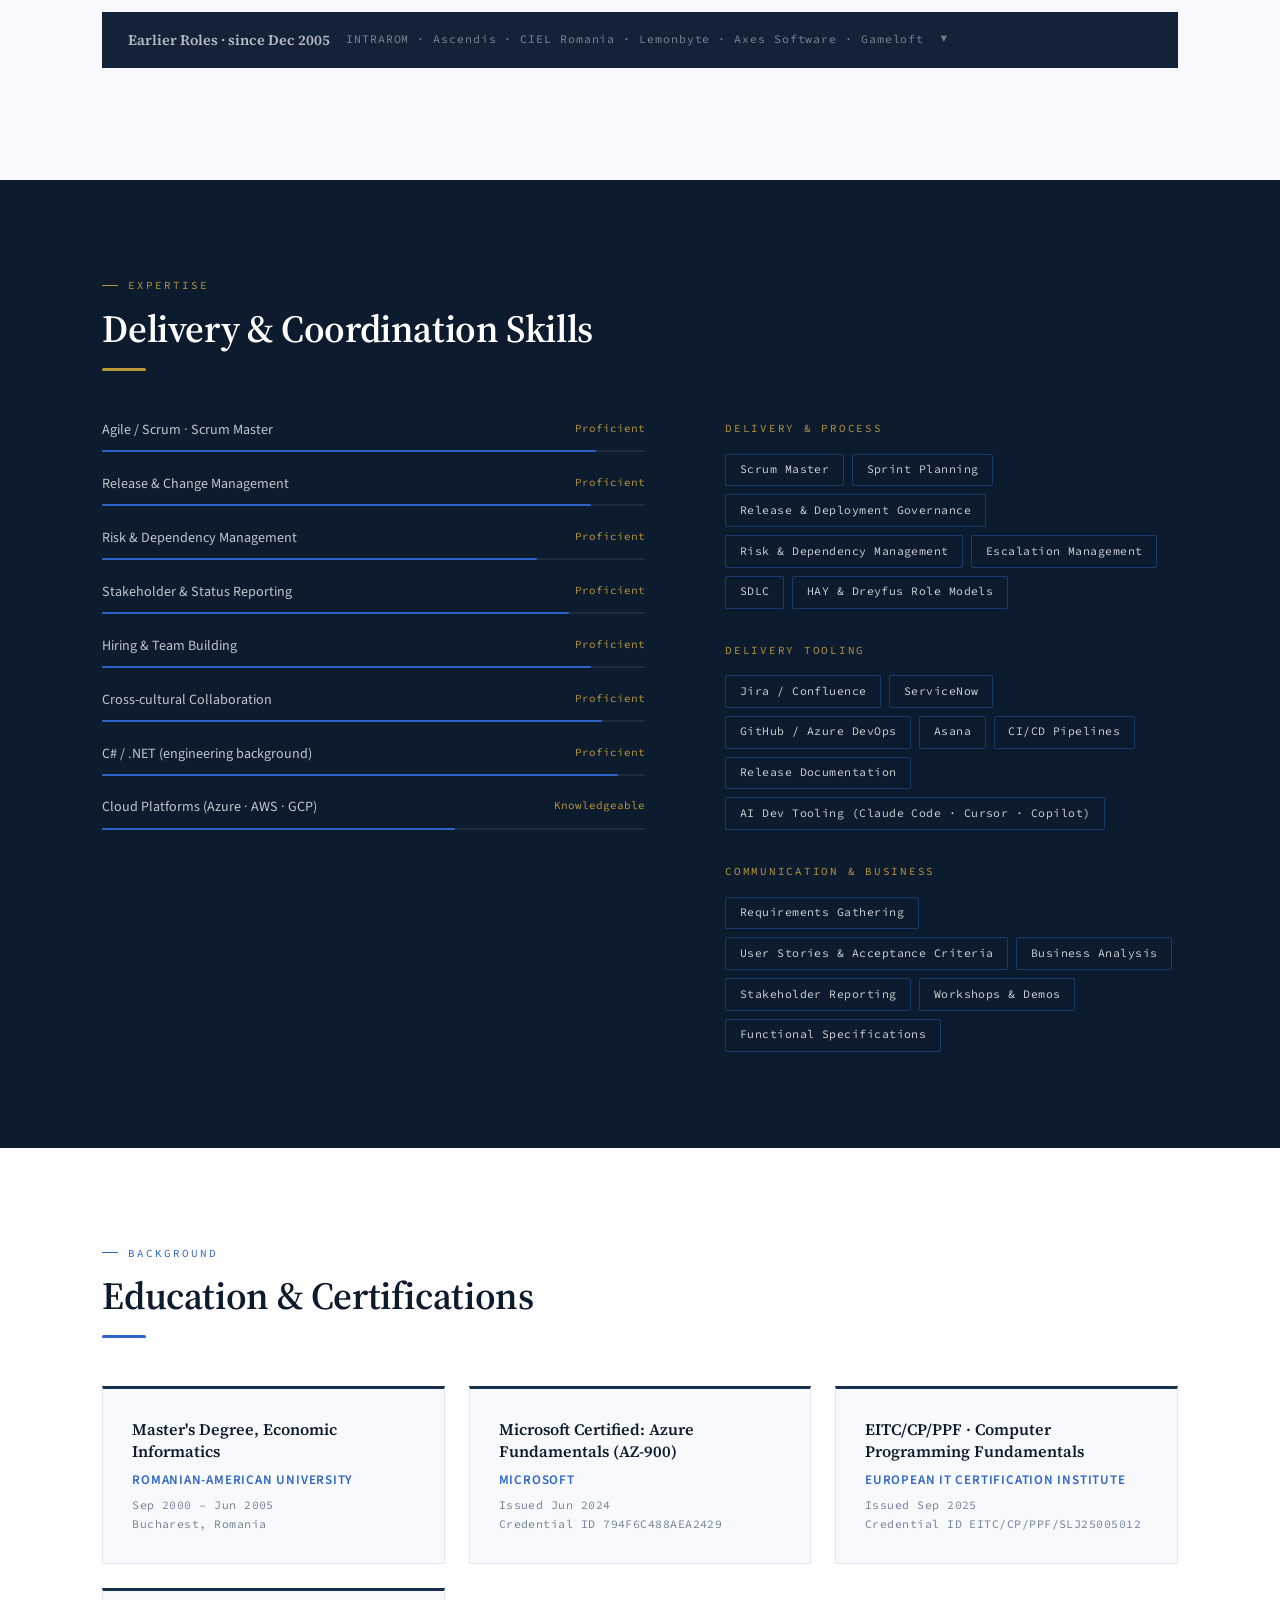
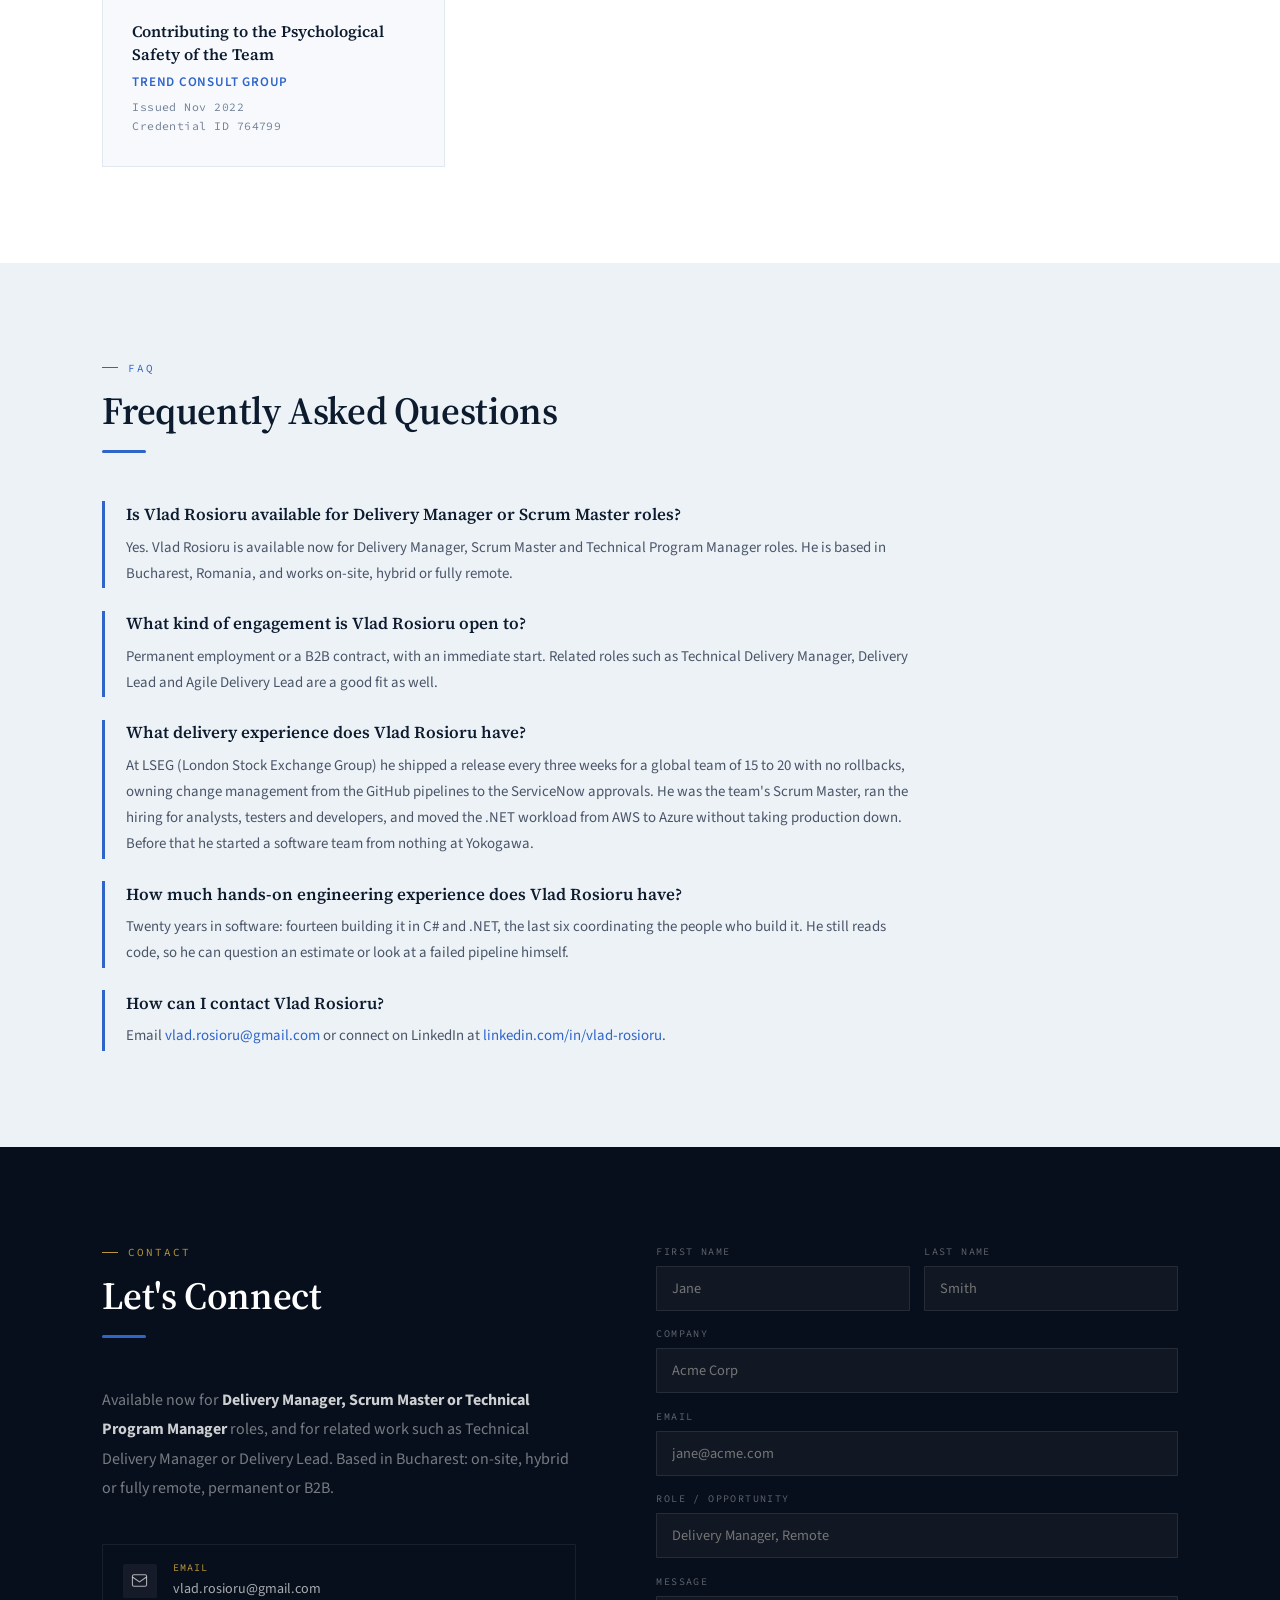
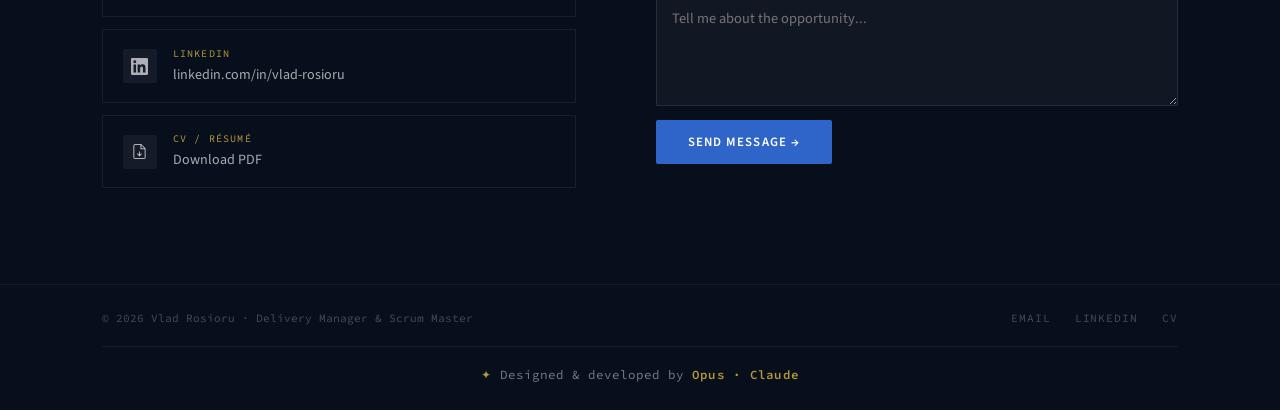
==== commit ca602578: "content: update contact copy and footer Co-Authored-By: Claude Haiku 4.5 <noreply@anthropic.com>" ====
--- a/index.html
+++ b/index.html
@@ -806,7 +806,7 @@
       <div class="sec-tag reveal">Contact</div>
       <h2 class="reveal">Let's Connect</h2>
       <div class="sec-rule reveal"></div>
-      <p class="contact-desc reveal">Available and open to <strong style="color:rgba(255,255,255,0.8)">Software Development Manager, Engineering Manager, Delivery Manager, or Team Lead</strong> roles — as well as collaboration roles in coordination, analysis, or implementation — particularly in fintech, enterprise SaaS, or cloud-native platforms. Based in Bucharest; open to remote or relocation discussions.</p>
+      <p class="contact-desc reveal">Available now for <strong style="color:rgba(255,255,255,0.8)">Delivery Manager, Scrum Master or Technical Program Manager</strong> roles, and for related work such as Technical Delivery Manager or Delivery Lead. Based in Bucharest: on-site, hybrid or fully remote, permanent or B2B.</p>
       <div class="c-links reveal d1">
         <a href="mailto:vlad.rosioru@gmail.com" class="c-link">
           <div class="c-icon"><svg width="17" height="17" viewBox="0 0 24 24" fill="none" stroke="currentColor" stroke-width="1.5"><rect x="2" y="4" width="20" height="16" rx="2"/><path d="m2 7 10 7 10-7"/></svg></div>
@@ -844,7 +844,7 @@
         </div>
         <div class="f-group">
           <label class="f-label">Role / Opportunity</label>
-          <input type="text" id="cf-role" class="f-input" placeholder="Lead .NET Developer, Remote">
+          <input type="text" id="cf-role" class="f-input" placeholder="Delivery Manager, Remote">
         </div>
         <div class="f-group">
           <label class="f-label">Message</label>
@@ -862,7 +862,7 @@
 <!-- FOOTER -->
 <footer>
   <div class="footer-main">
-    <span class="footer-copy">© 2026 Vlad Rosioru · Software Development Manager &amp; Engineering Leader</span>
+    <span class="footer-copy">© 2026 Vlad Rosioru · Delivery Manager &amp; Scrum Master</span>
     <div class="footer-links">
       <a href="mailto:vlad.rosioru@gmail.com">Email</a>
       <a href="https://www.linkedin.com/in/vlad-rosioru/" target="_blank">LinkedIn</a>
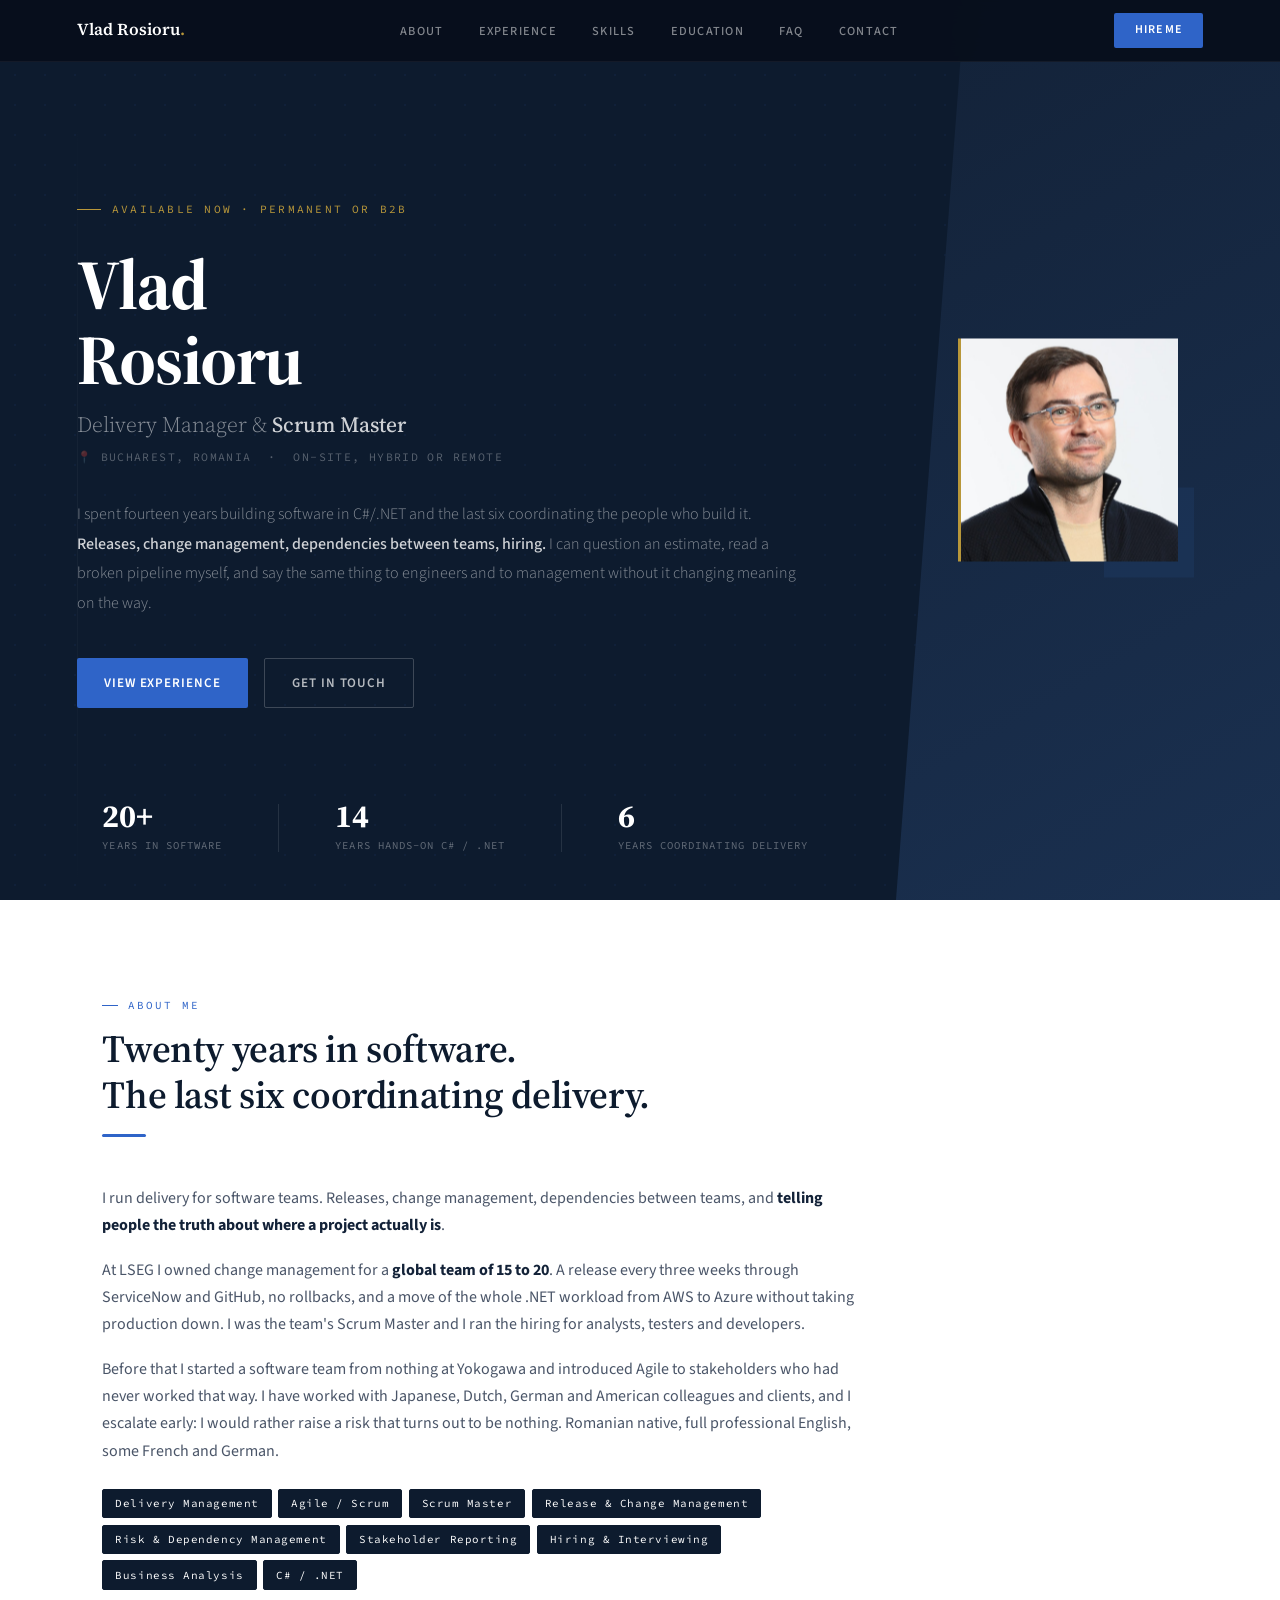
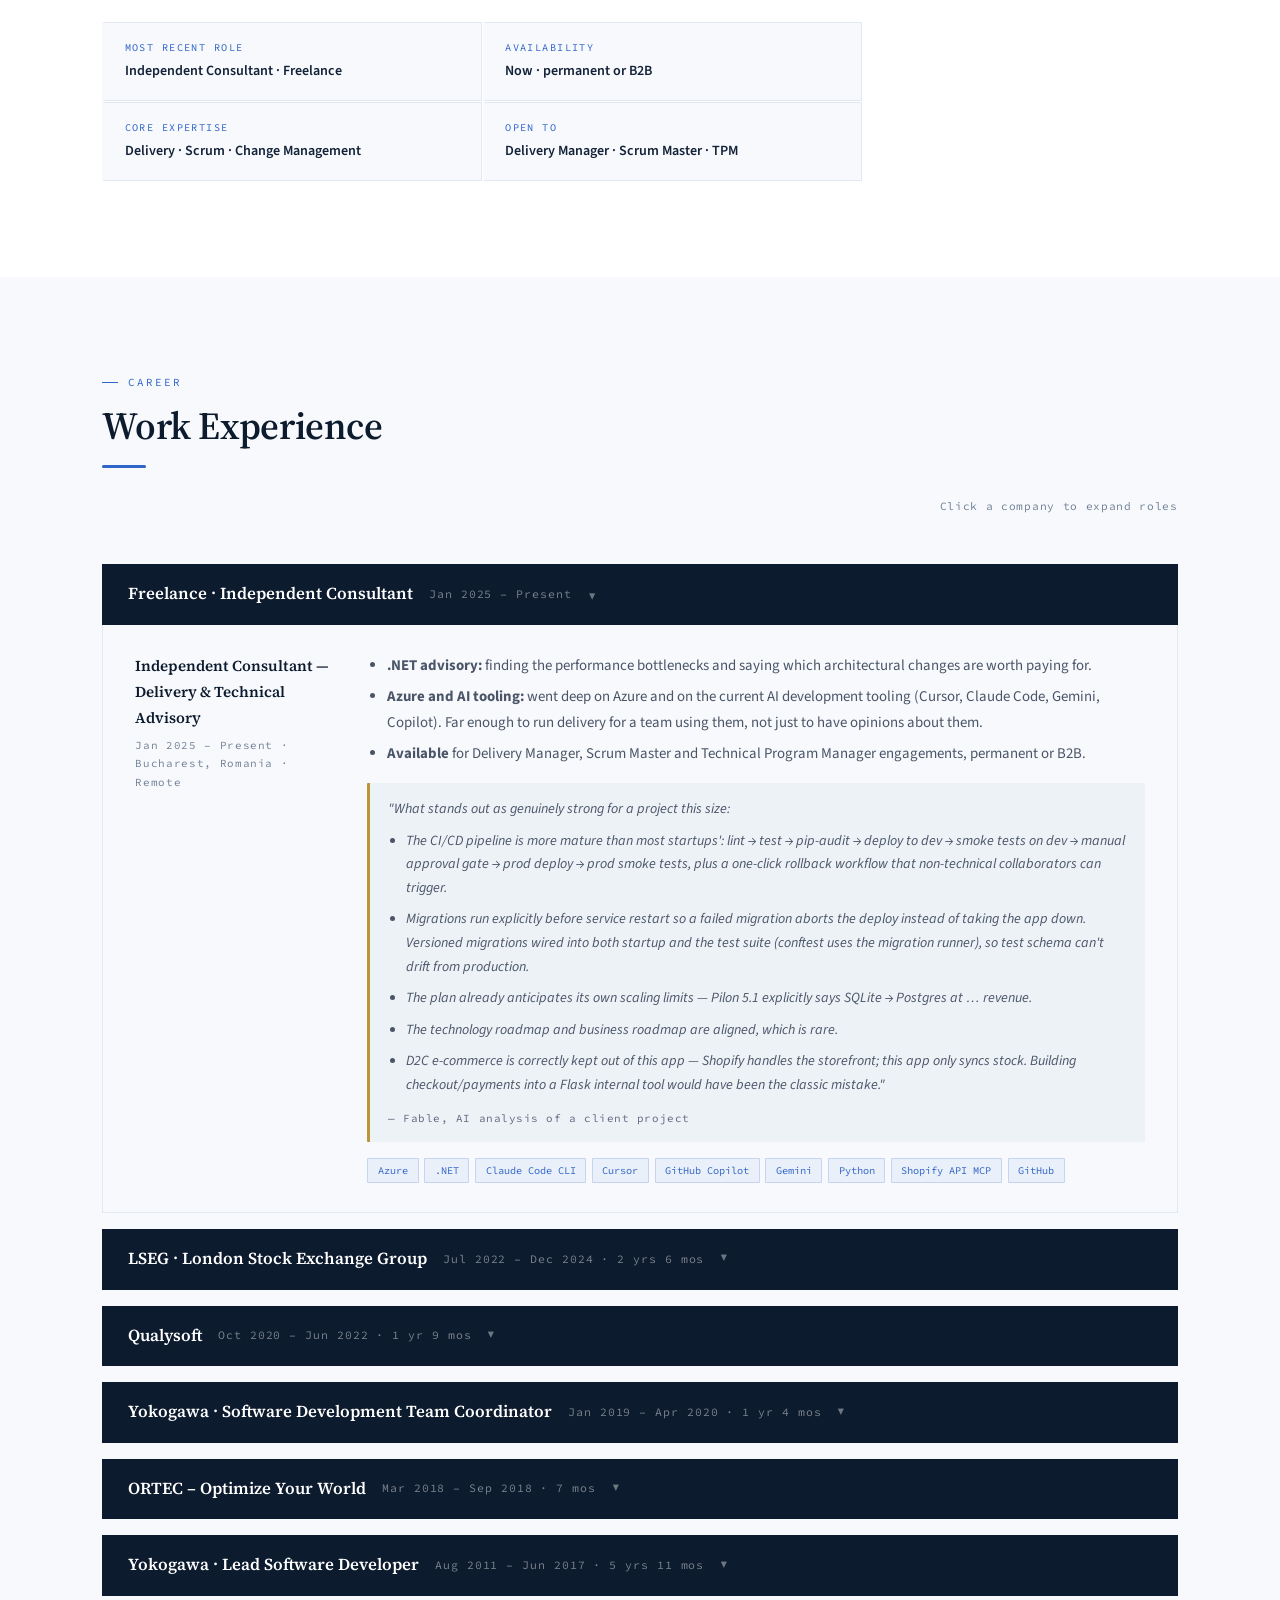
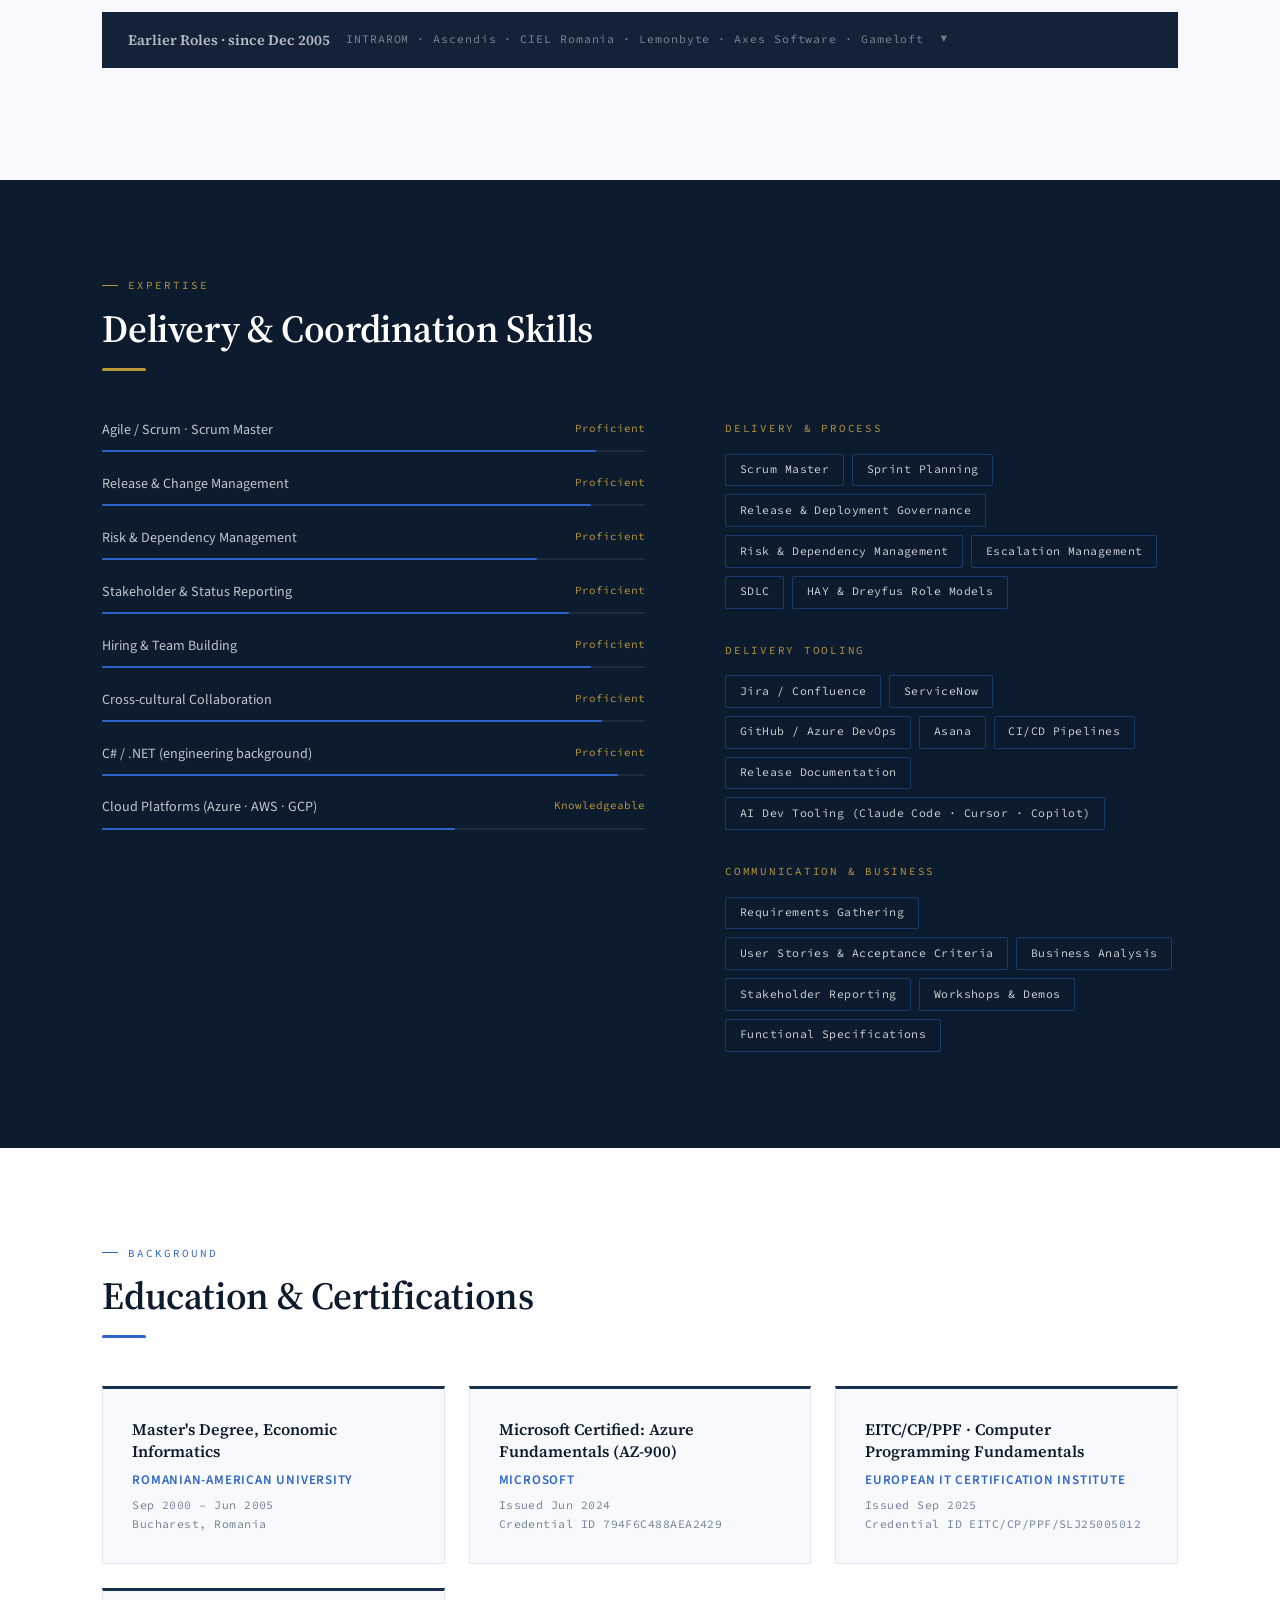
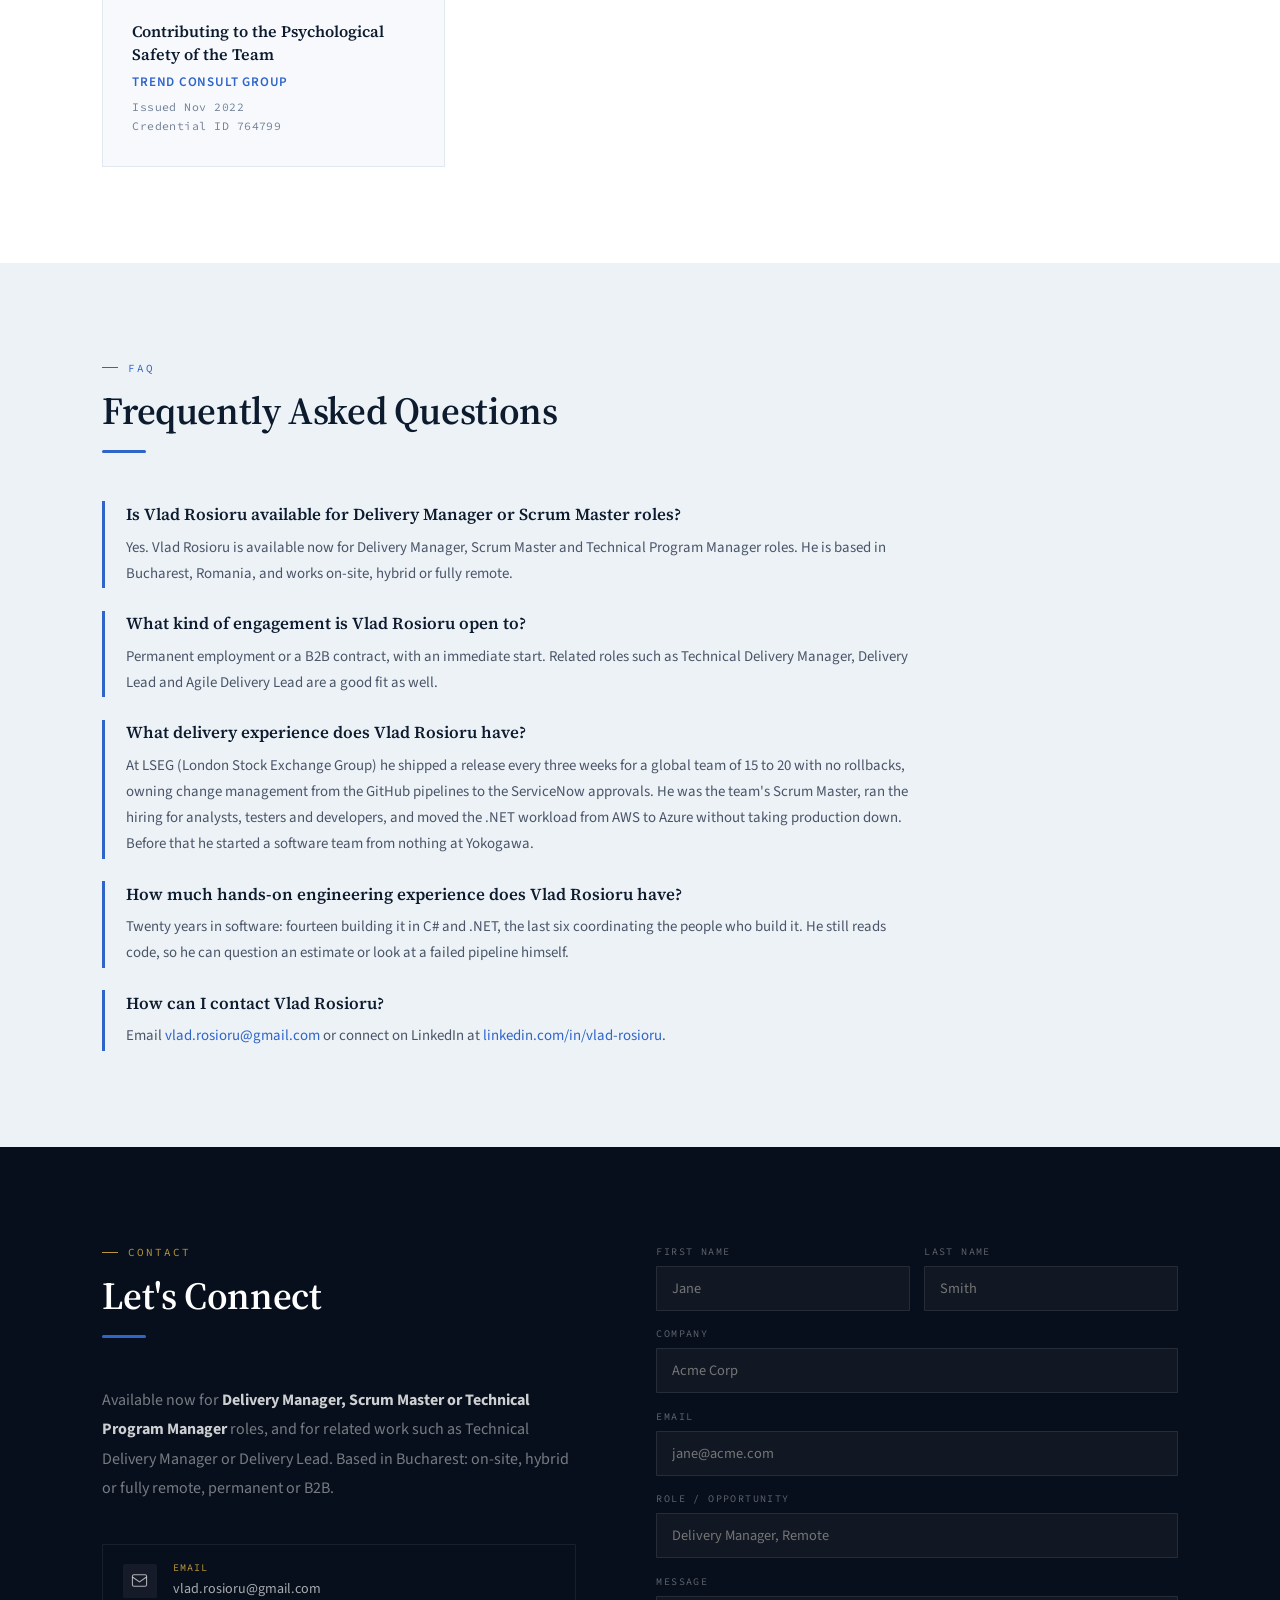
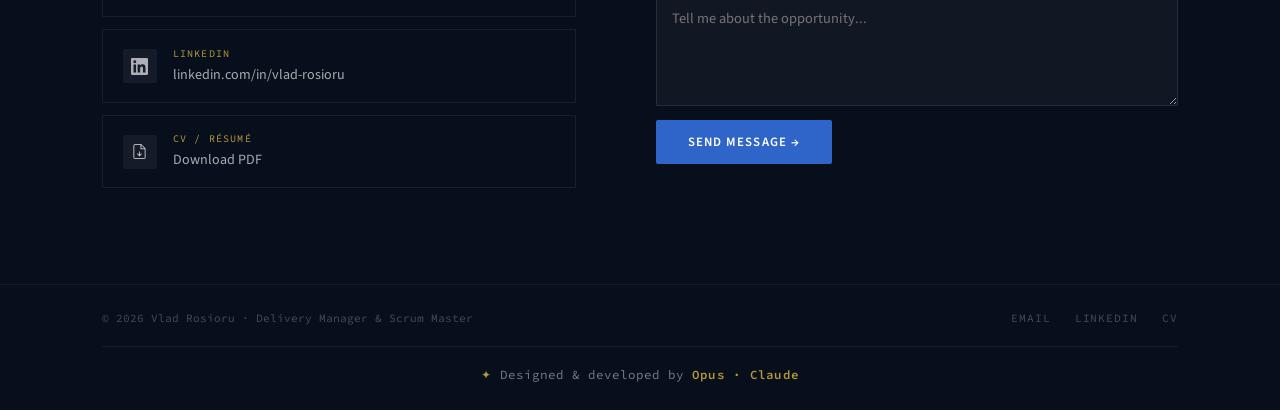
==== commit c581c73e: "content: say coordinating, not running, delivery for the last six years Co-Authored-By: Claude Sonne" ====
--- a/index.html
+++ b/index.html
@@ -240,7 +240,7 @@
   <div class="about-grid">
     <div>
       <div class="sec-tag reveal">About Me</div>
-      <h2 class="reveal">Twenty years in software.<br>The last six running delivery.</h2>
+      <h2 class="reveal">Twenty years in software.<br>The last six coordinating delivery.</h2>
       <div class="sec-rule reveal"></div>
       <div class="about-text">
         <p class="reveal d1">I run delivery for software teams. Releases, change management, dependencies between teams, and <strong>telling people the truth about where a project actually is</strong>.</p>
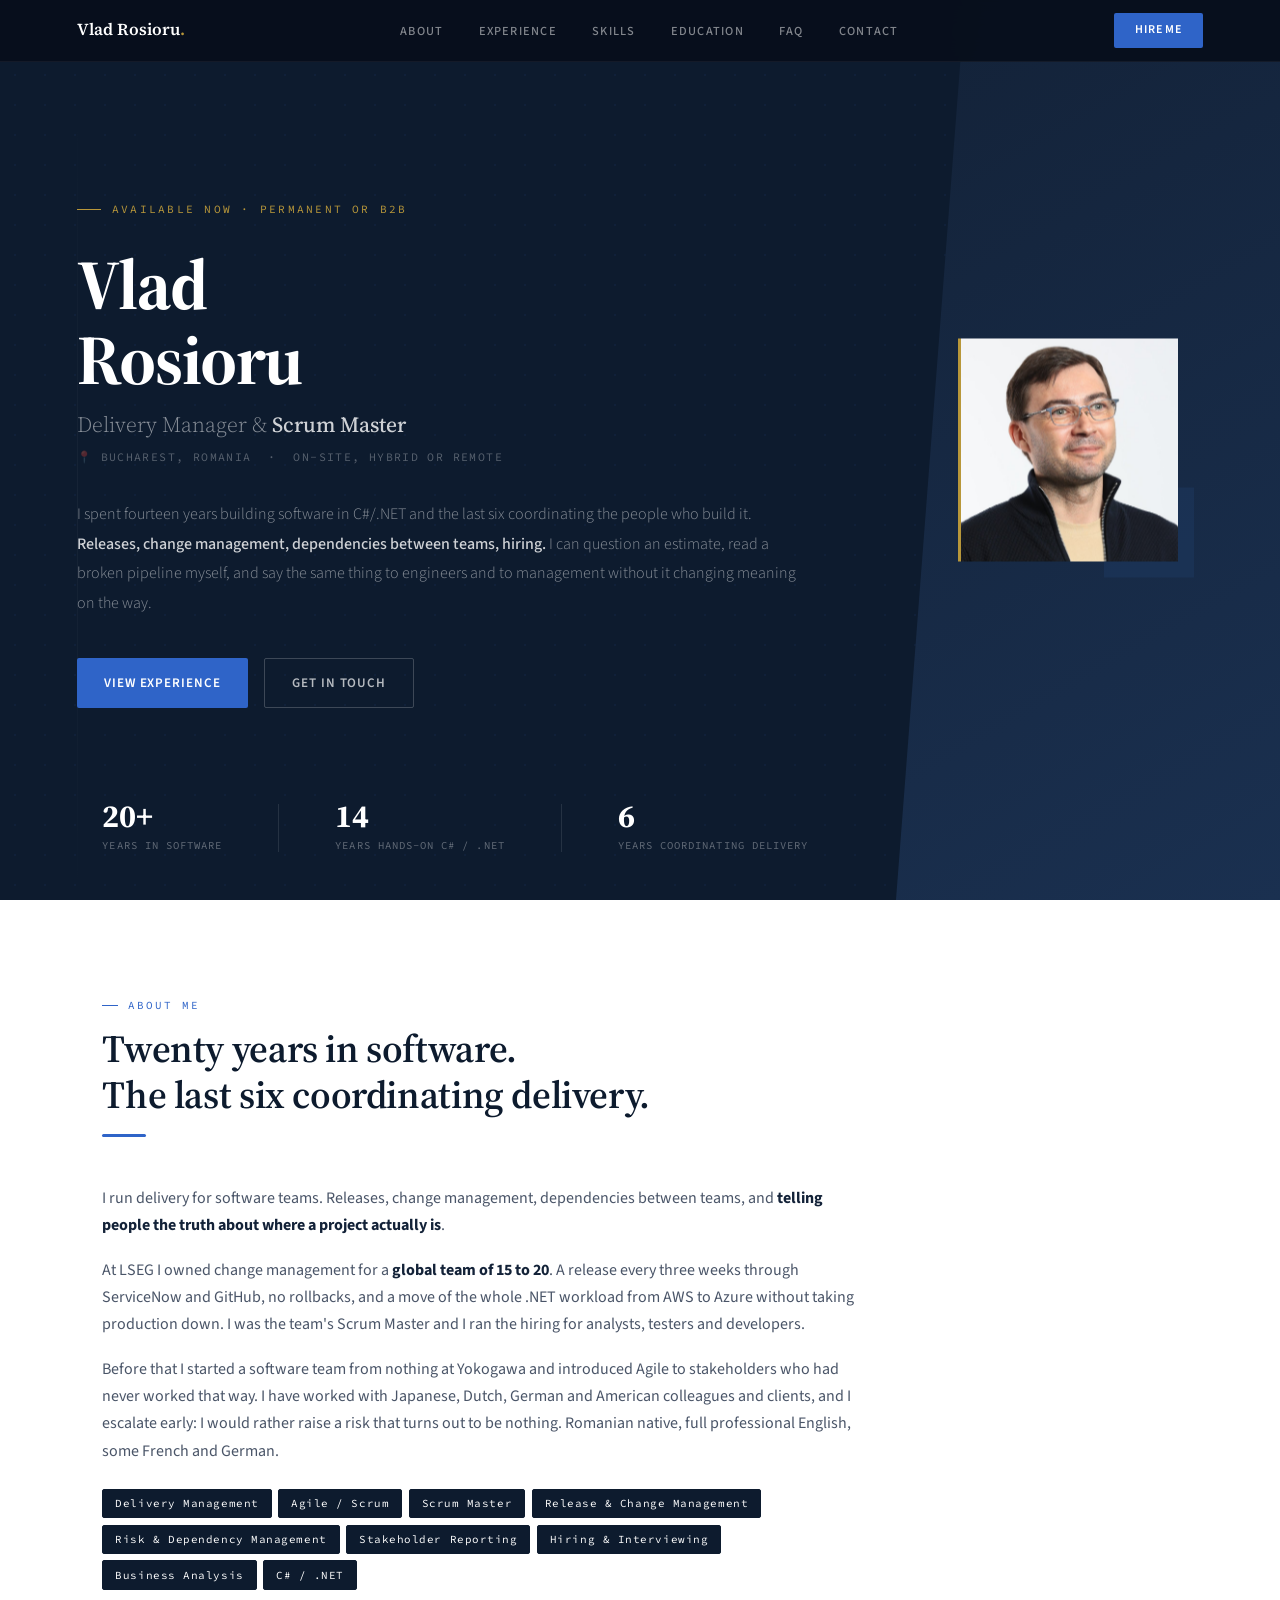
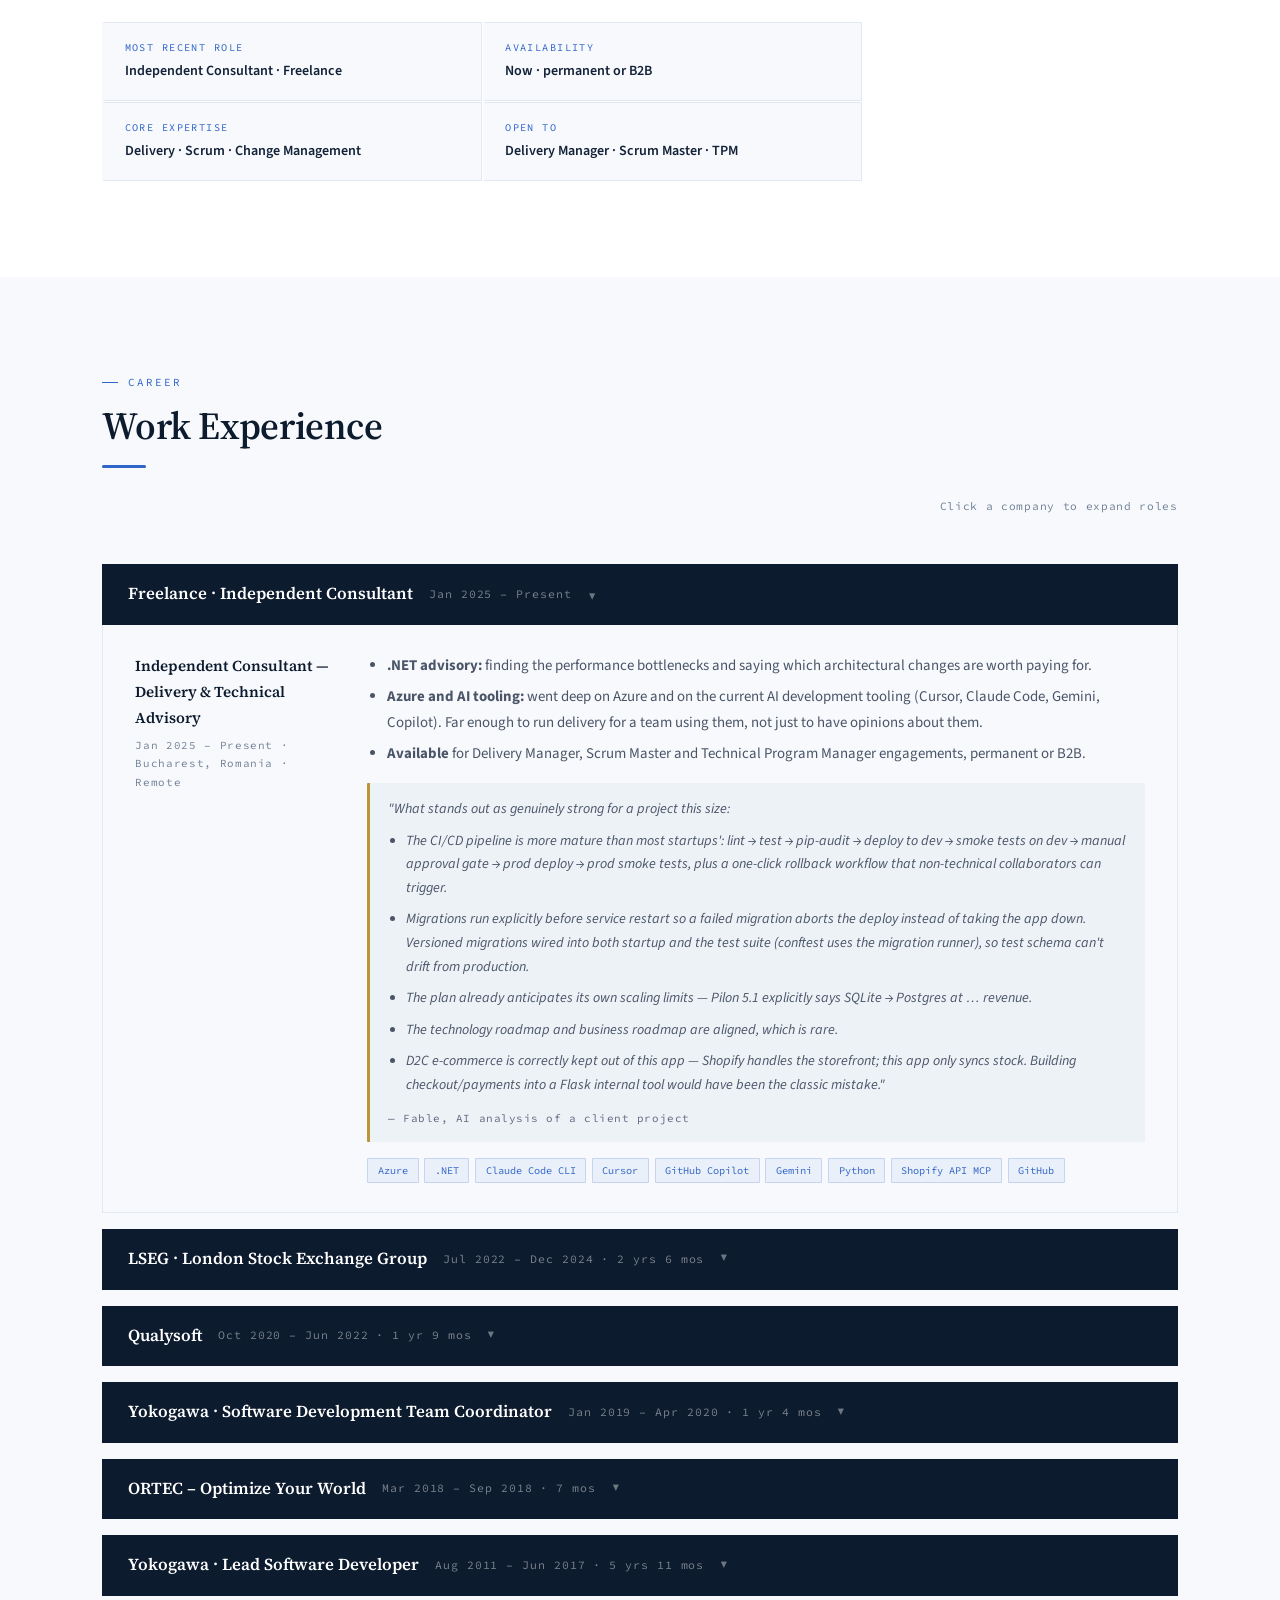
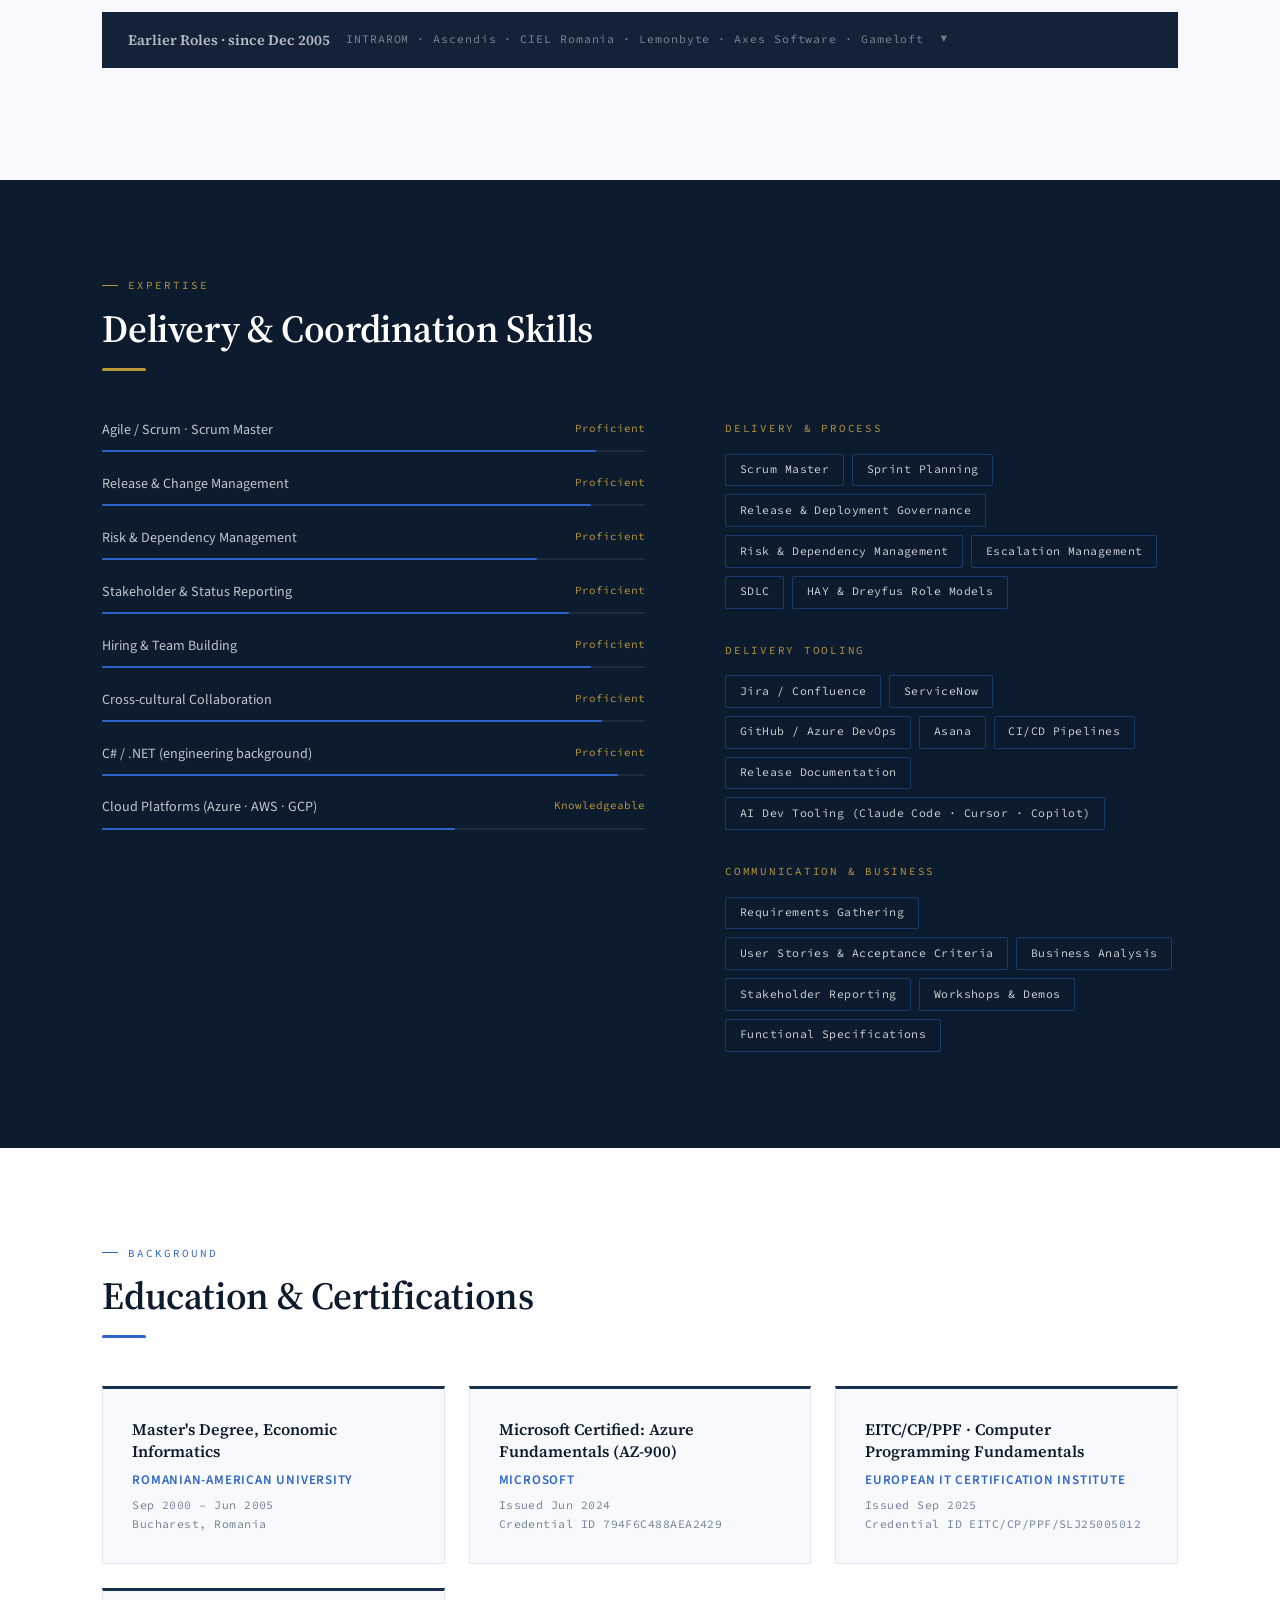
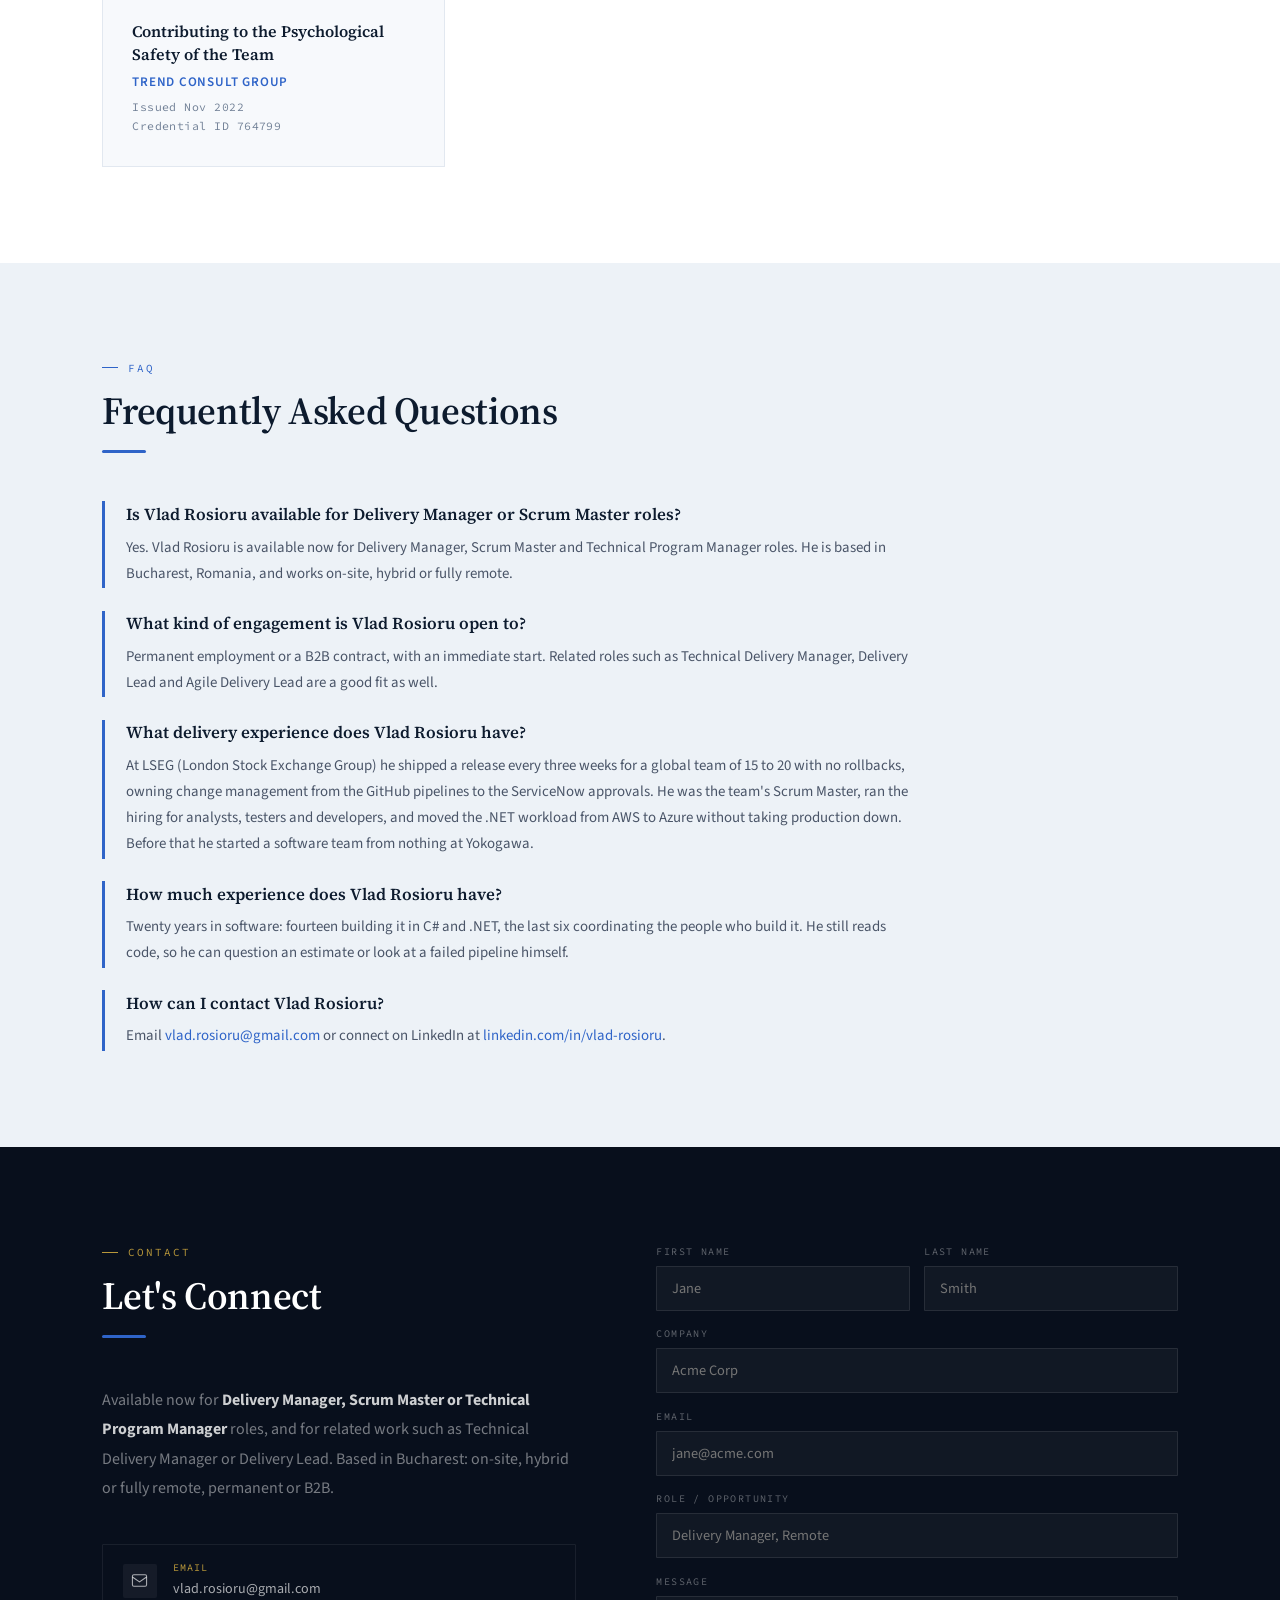
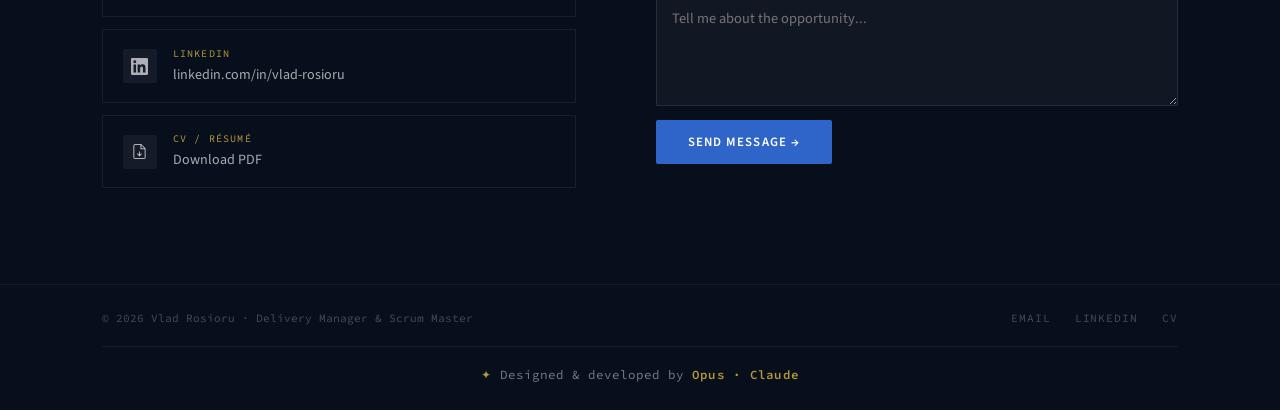
==== commit 683111a7: "content: tighten meta description, FAQ wording, share image cache key Co-Authored-By: Claude Sonnet " ====
--- a/index.html
+++ b/index.html
@@ -7,7 +7,7 @@
 <title>Vlad Rosioru — Delivery Manager &amp; Scrum Master | Bucharest, Romania</title>
 
 <!-- Primary SEO meta -->
-<meta name="description" content="Vlad Rosioru, Delivery Manager and Scrum Master in Bucharest, Romania. Ex-LSEG, 20 years in software. Available now: on-site, hybrid or remote, permanent or B2B.">
+<meta name="description" content="Vlad Rosioru, Delivery Manager and Scrum Master in Bucharest, Romania. 20 years in software. Available now: on-site, hybrid or remote, permanent or B2B.">
 <meta name="keywords" content="Vlad Rosioru, Delivery Manager, Technical Delivery Manager, Delivery Lead, Scrum Master, Agile Delivery Lead, Technical Program Manager, Release Management, Change Management, Agile, Scrum, ServiceNow, Jira, Azure DevOps, .NET, C#, Azure, LSEG, Bucharest, Romania, remote, B2B">
 <meta name="author" content="Vlad Rosioru">
 <meta name="robots" content="index, follow, max-image-preview:large, max-snippet:-1, max-video-preview:-1">
@@ -20,7 +20,7 @@
 <meta property="og:title" content="Vlad Rosioru — Delivery Manager &amp; Scrum Master">
 <meta property="og:description" content="Twenty years in software: fourteen building it in C#/.NET, the last six coordinating the people who build it. Releases, change management, dependencies between teams. Available now, Bucharest or remote.">
 <meta property="og:url" content="https://vladrosioru.github.io/">
-<meta property="og:image" content="https://vladrosioru.github.io/og-image.png">
+<meta property="og:image" content="https://vladrosioru.github.io/og-image.png?v=2">
 <meta property="og:image:alt" content="Vlad Rosioru — Delivery Manager &amp; Scrum Master">
 <meta property="og:image:width" content="1200">
 <meta property="og:image:height" content="630">
@@ -33,7 +33,7 @@
 <meta name="twitter:card" content="summary_large_image">
 <meta name="twitter:title" content="Vlad Rosioru — Delivery Manager &amp; Scrum Master">
 <meta name="twitter:description" content="Delivery Manager and Scrum Master, ex-LSEG. Twenty years in software, the last six coordinating the people who build it. Available now, Bucharest or remote.">
-<meta name="twitter:image" content="https://vladrosioru.github.io/og-image.png">
+<meta name="twitter:image" content="https://vladrosioru.github.io/og-image.png?v=2">
 <meta name="twitter:image:alt" content="Vlad Rosioru — Delivery Manager &amp; Scrum Master">
 
 <!-- Structured data: Person + ProfilePage (Google rich results & AI / GEO engines) -->
@@ -144,7 +144,7 @@
     },
     {
       "@type": "Question",
-      "name": "How much hands-on engineering experience does Vlad Rosioru have?",
+      "name": "How much experience does Vlad Rosioru have?",
       "acceptedAnswer": {
         "@type": "Answer",
         "text": "Twenty years in software: fourteen building it in C# and .NET, the last six coordinating the people who build it. He still reads code, so he can question an estimate or look at a failed pipeline himself."
@@ -789,7 +789,7 @@
       <p class="faq-a">At LSEG (London Stock Exchange Group) he shipped a release every three weeks for a global team of 15 to 20 with no rollbacks, owning change management from the GitHub pipelines to the ServiceNow approvals. He was the team's Scrum Master, ran the hiring for analysts, testers and developers, and moved the .NET workload from AWS to Azure without taking production down. Before that he started a software team from nothing at Yokogawa.</p>
     </div>
     <div class="faq-item reveal d3">
-      <div class="faq-q">How much hands-on engineering experience does Vlad Rosioru have?</div>
+      <div class="faq-q">How much experience does Vlad Rosioru have?</div>
       <p class="faq-a">Twenty years in software: fourteen building it in C# and .NET, the last six coordinating the people who build it. He still reads code, so he can question an estimate or look at a failed pipeline himself.</p>
     </div>
     <div class="faq-item reveal d4">
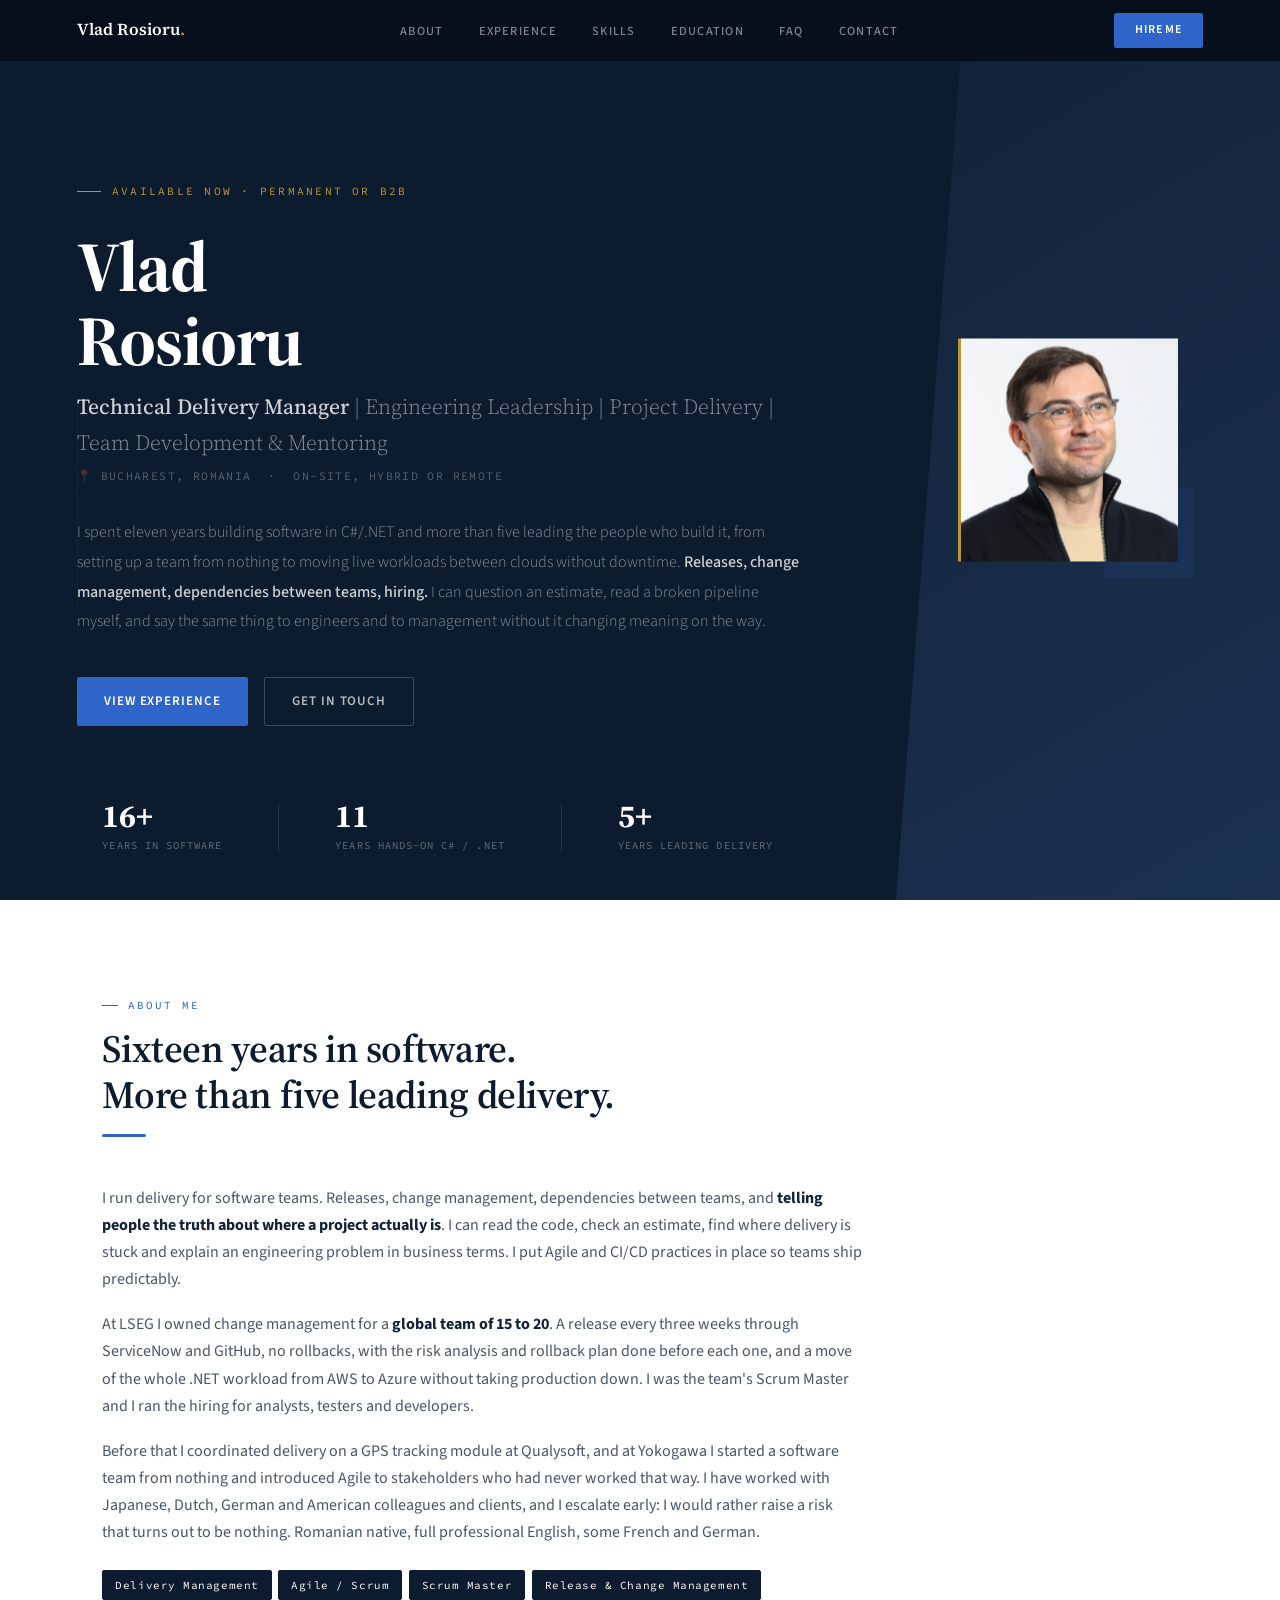
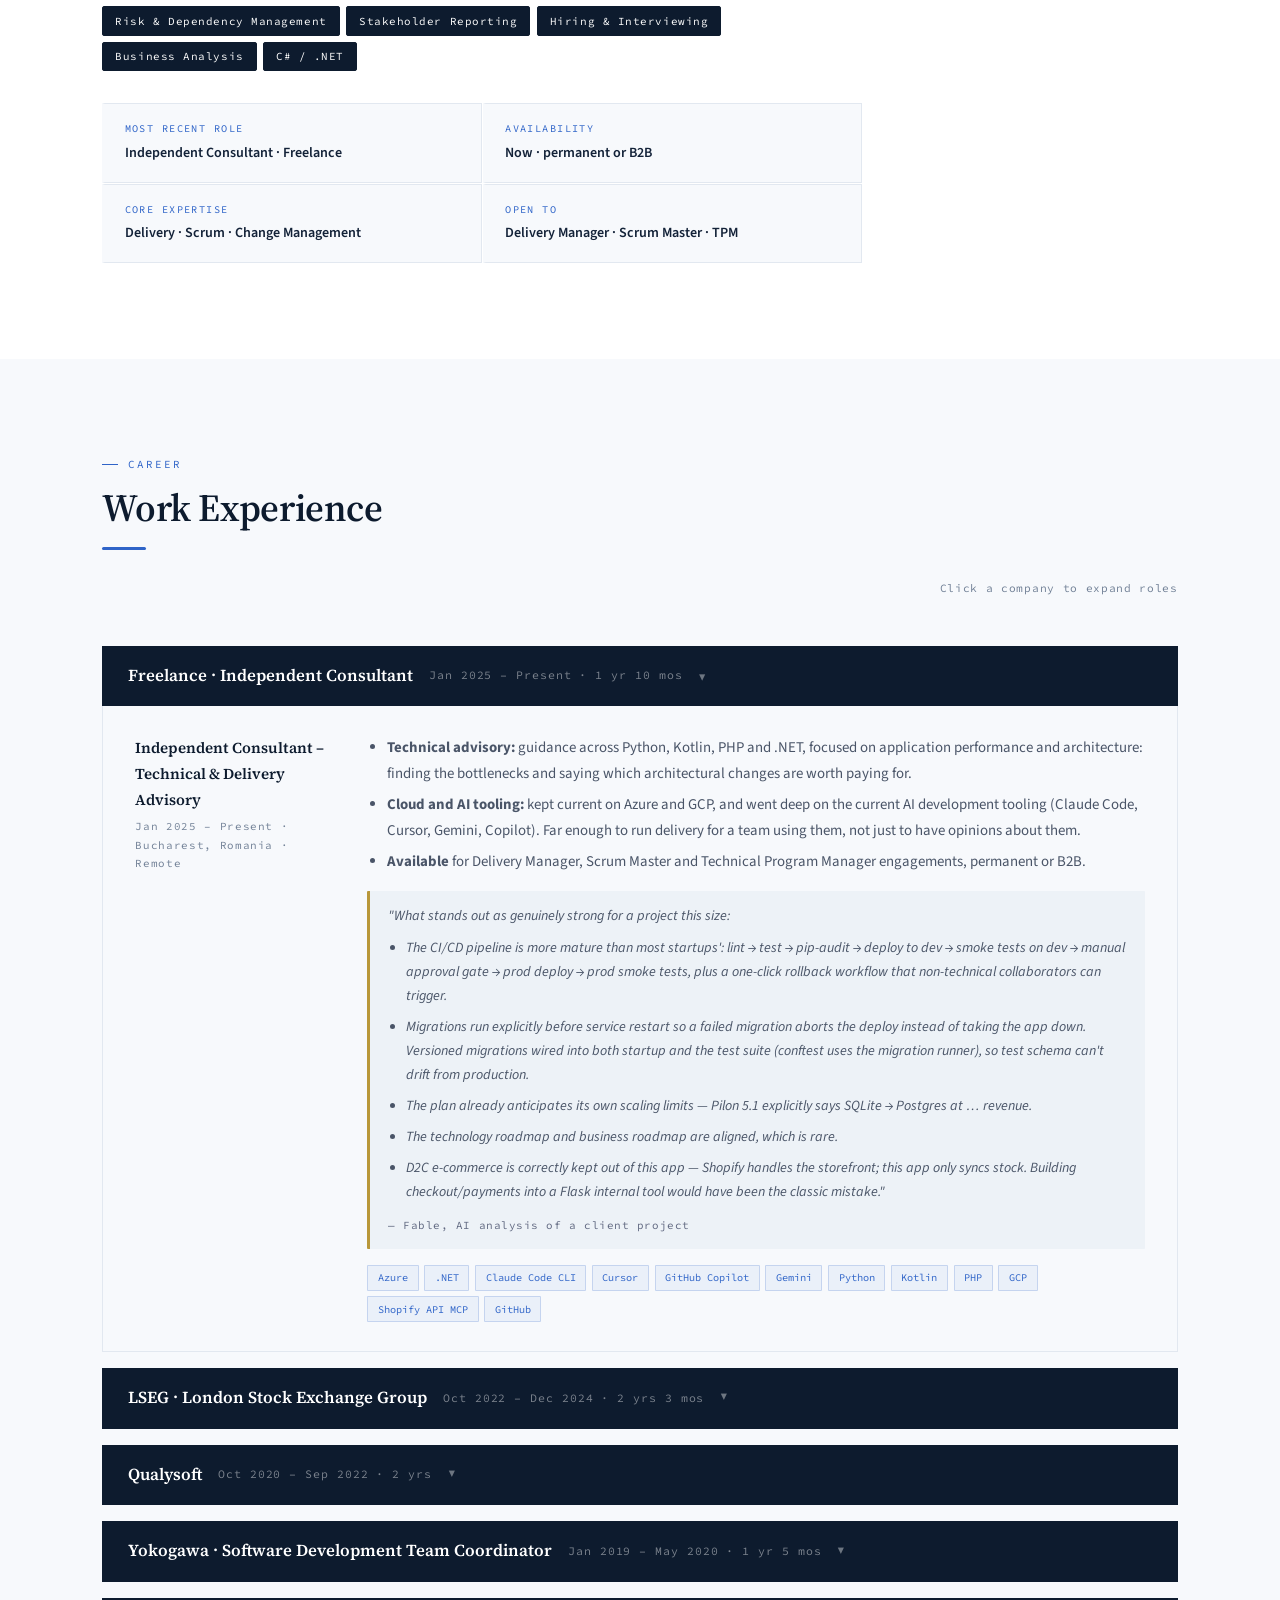
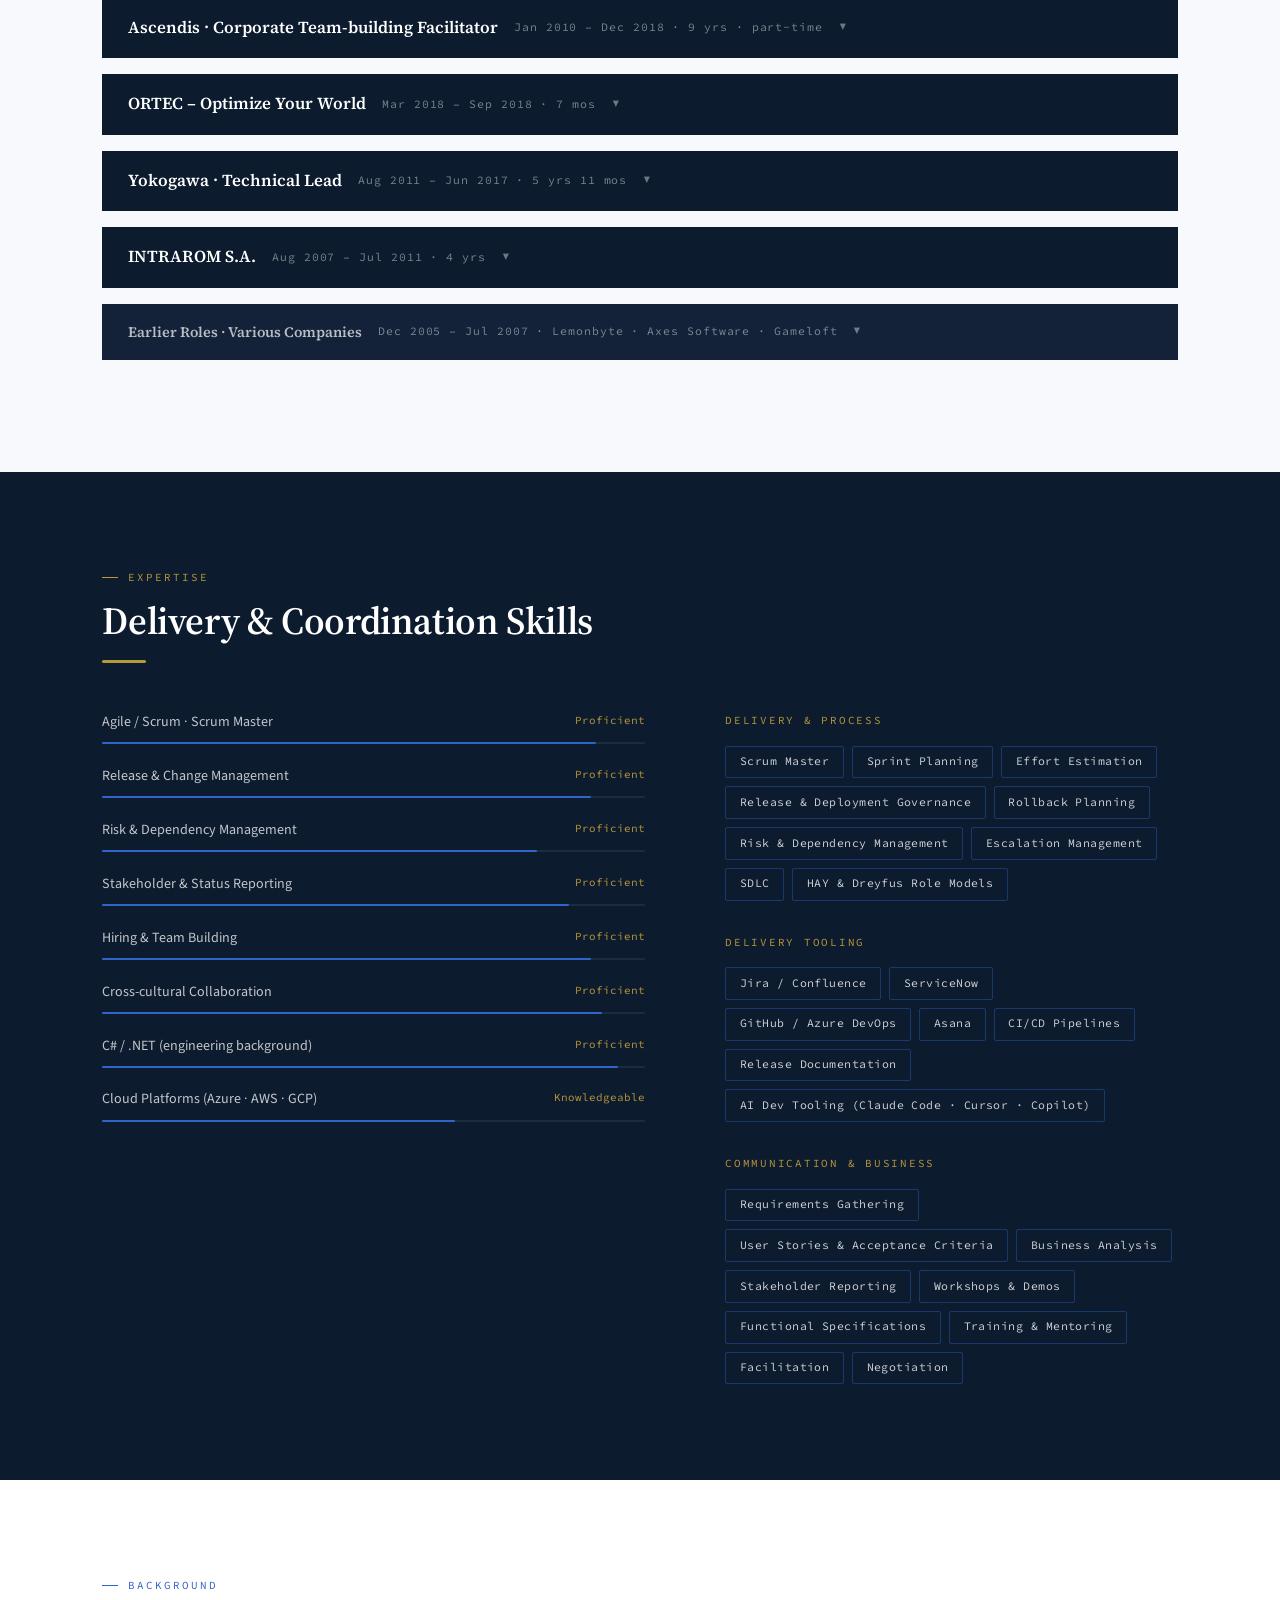
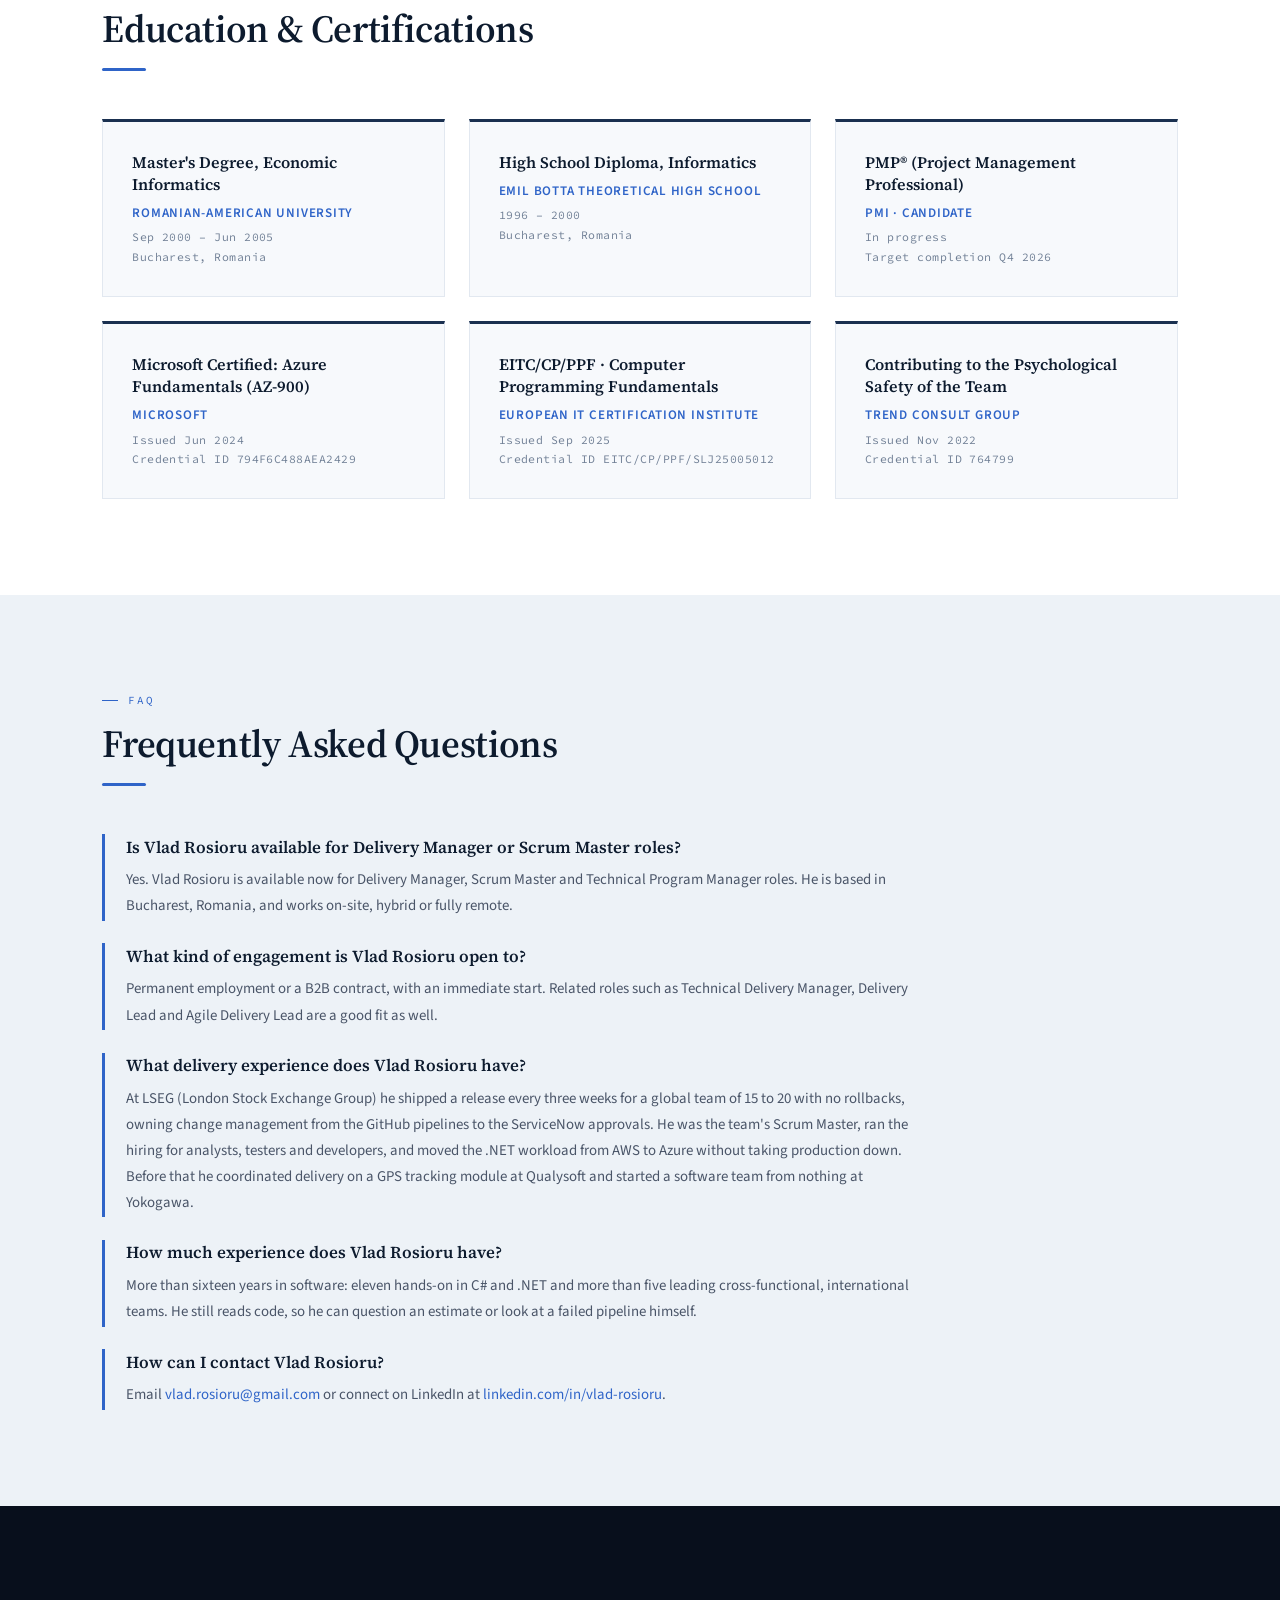
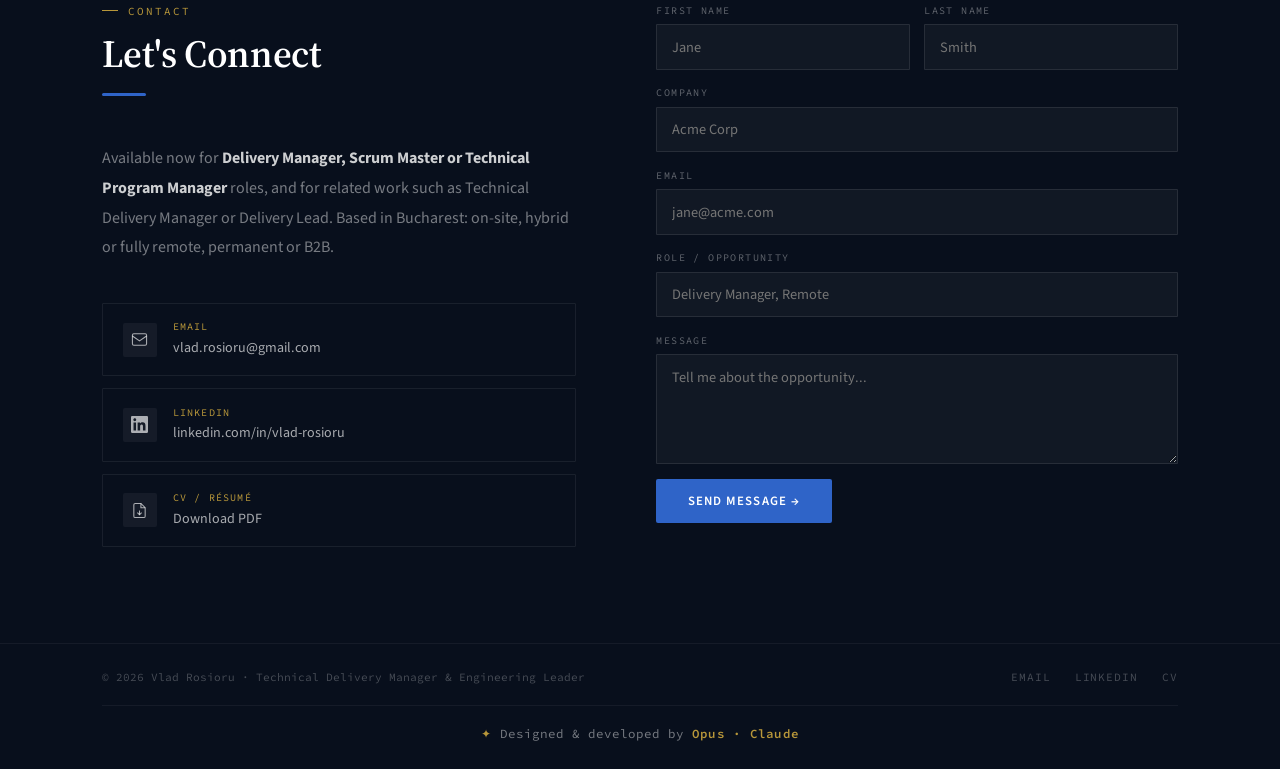
==== commit 1a4c3067: "commit" ====
--- a/index.html
+++ b/index.html
@@ -4,10 +4,10 @@
 <meta charset="UTF-8">
 <meta name="viewport" content="width=device-width, initial-scale=1.0">
 <meta name="google-site-verification" content="SoT0CuVlAngjZtBasiisOE84F9PxQ7gvG8Fqp3XSae0" />
-<title>Vlad Rosioru — Delivery Manager &amp; Scrum Master | Bucharest, Romania</title>
+<title>Vlad Rosioru — Technical Delivery Manager &amp; Engineering Leader | Bucharest, Romania</title>
 
 <!-- Primary SEO meta -->
-<meta name="description" content="Vlad Rosioru, Delivery Manager and Scrum Master in Bucharest, Romania. 20 years in software. Available now: on-site, hybrid or remote, permanent or B2B.">
+<meta name="description" content="Vlad Rosioru, Technical Delivery Manager and engineering leader in Bucharest, Romania. 16+ years in software, 5+ leading delivery. Available now: on-site, hybrid or remote, permanent or B2B.">
 <meta name="keywords" content="Vlad Rosioru, Delivery Manager, Technical Delivery Manager, Delivery Lead, Scrum Master, Agile Delivery Lead, Technical Program Manager, Release Management, Change Management, Agile, Scrum, ServiceNow, Jira, Azure DevOps, .NET, C#, Azure, LSEG, Bucharest, Romania, remote, B2B">
 <meta name="author" content="Vlad Rosioru">
 <meta name="robots" content="index, follow, max-image-preview:large, max-snippet:-1, max-video-preview:-1">
@@ -17,11 +17,11 @@
 
 <!-- Open Graph / Facebook / LinkedIn -->
 <meta property="og:type" content="profile">
-<meta property="og:title" content="Vlad Rosioru — Delivery Manager &amp; Scrum Master">
-<meta property="og:description" content="Twenty years in software: fourteen building it in C#/.NET, the last six coordinating the people who build it. Releases, change management, dependencies between teams. Available now, Bucharest or remote.">
+<meta property="og:title" content="Vlad Rosioru — Technical Delivery Manager &amp; Engineering Leader">
+<meta property="og:description" content="16+ years in software: 11 hands-on in C#/.NET, 5+ leading the people who build it. Releases, change management, dependencies between teams. Available now, Bucharest or remote.">
 <meta property="og:url" content="https://vladrosioru.github.io/">
-<meta property="og:image" content="https://vladrosioru.github.io/og-image.png?v=2">
-<meta property="og:image:alt" content="Vlad Rosioru — Delivery Manager &amp; Scrum Master">
+<meta property="og:image" content="https://vladrosioru.github.io/og-image.png?v=4">
+<meta property="og:image:alt" content="Vlad Rosioru — Technical Delivery Manager &amp; Engineering Leader">
 <meta property="og:image:width" content="1200">
 <meta property="og:image:height" content="630">
 <meta property="og:site_name" content="Vlad Rosioru">
@@ -31,17 +31,17 @@
 
 <!-- Twitter Card -->
 <meta name="twitter:card" content="summary_large_image">
-<meta name="twitter:title" content="Vlad Rosioru — Delivery Manager &amp; Scrum Master">
-<meta name="twitter:description" content="Delivery Manager and Scrum Master, ex-LSEG. Twenty years in software, the last six coordinating the people who build it. Available now, Bucharest or remote.">
-<meta name="twitter:image" content="https://vladrosioru.github.io/og-image.png?v=2">
-<meta name="twitter:image:alt" content="Vlad Rosioru — Delivery Manager &amp; Scrum Master">
+<meta name="twitter:title" content="Vlad Rosioru — Technical Delivery Manager &amp; Engineering Leader">
+<meta name="twitter:description" content="Technical Delivery Manager and engineering leader, ex-LSEG. 16+ years in software, 5+ leading the people who build it. Available now, Bucharest or remote.">
+<meta name="twitter:image" content="https://vladrosioru.github.io/og-image.png?v=4">
+<meta name="twitter:image:alt" content="Vlad Rosioru — Technical Delivery Manager &amp; Engineering Leader">
 
 <!-- Structured data: Person + ProfilePage (Google rich results & AI / GEO engines) -->
 <script type="application/ld+json">
 {
   "@context": "https://schema.org",
   "@type": "ProfilePage",
-  "dateModified": "2026-09-17T00:00:00Z",
+  "dateModified": "2026-10-20T00:00:00Z",
   "mainEntity": {
     "@type": "Person",
     "@id": "https://vladrosioru.github.io/#person",
@@ -55,7 +55,7 @@
       "Technical Delivery Manager",
       "Delivery Lead"
     ],
-    "description": "Delivery Manager and Scrum Master with twenty years in software: fourteen building it in C#/.NET, the last six coordinating the people who build it. Releases, change management, dependencies between teams and honest status reporting. At LSEG he shipped a release every three weeks for a global team of 15 to 20 with no rollbacks.",
+    "description": "Technical Delivery Manager and engineering leader with more than sixteen years in software: eleven hands-on in C#/.NET and more than five leading cross-functional, international teams. Releases, change management, dependencies between teams, stakeholder alignment and honest status reporting. At LSEG he shipped a release every three weeks for a global team of 15 to 20 with no rollbacks.",
     "hasOccupation": {
       "@type": "Occupation",
       "name": "Delivery Manager",
@@ -63,7 +63,7 @@
         "@type": "City",
         "name": "Bucharest, Romania"
       },
-      "skills": "Delivery management, Agile and Scrum (Scrum Master), release and change management, risk and dependency management, stakeholder reporting, requirements and user stories, hiring and interviewing, ServiceNow, Jira, Confluence, Azure DevOps, GitHub, CI/CD, C# / .NET"
+      "skills": "Delivery management, Agile and Scrum (Scrum Master), release and change management, release governance and rollback planning, risk and dependency management, stakeholder reporting, planning and effort estimation, requirements and user stories, hiring and interviewing, training and mentoring, ServiceNow, Jira, Confluence, Azure DevOps, GitHub, CI/CD, C# / .NET"
     },
     "url": "https://vladrosioru.github.io/",
     "image": "https://vladrosioru.github.io/images/vlad-rosioru.jpg",
@@ -79,7 +79,7 @@
     },
     "worksFor": {
       "@type": "Organization",
-      "name": "Freelance (Independent Consultant, Delivery & Technical Advisory)"
+      "name": "Freelance (Independent Consultant, Technical & Delivery Advisory)"
     },
     "seeks": {
       "@type": "Demand",
@@ -93,13 +93,17 @@
       "Change Management",
       "Risk & Dependency Management",
       "Stakeholder Management",
+      "Effort Estimation",
       "Business Analysis",
       "Hiring & Interviewing",
+      "Training & Mentoring",
+      "Negotiation",
       "ServiceNow",
       "Jira",
       "Azure DevOps",
       "CI/CD",
       "C# / .NET",
+      "Python",
       "Microsoft Azure",
       "AWS",
       "Google Cloud Platform"
@@ -139,7 +143,7 @@
       "name": "What delivery experience does Vlad Rosioru have?",
       "acceptedAnswer": {
         "@type": "Answer",
-        "text": "At LSEG (London Stock Exchange Group) he shipped a release every three weeks for a global team of 15 to 20 with no rollbacks, owning change management from the GitHub pipelines to the ServiceNow approvals. He was the team's Scrum Master, ran the hiring for analysts, testers and developers, and moved the .NET workload from AWS to Azure without taking production down. Before that he started a software team from nothing at Yokogawa."
+        "text": "At LSEG (London Stock Exchange Group) he shipped a release every three weeks for a global team of 15 to 20 with no rollbacks, owning change management from the GitHub pipelines to the ServiceNow approvals. He was the team's Scrum Master, ran the hiring for analysts, testers and developers, and moved the .NET workload from AWS to Azure without taking production down. Before that he coordinated delivery on a GPS tracking module at Qualysoft and started a software team from nothing at Yokogawa."
       }
     },
     {
@@ -147,7 +151,7 @@
       "name": "How much experience does Vlad Rosioru have?",
       "acceptedAnswer": {
         "@type": "Answer",
-        "text": "Twenty years in software: fourteen building it in C# and .NET, the last six coordinating the people who build it. He still reads code, so he can question an estimate or look at a failed pipeline himself."
+        "text": "More than sixteen years in software: eleven hands-on in C# and .NET and more than five leading cross-functional, international teams. He still reads code, so he can question an estimate or look at a failed pipeline himself."
       }
     },
     {
@@ -205,32 +209,32 @@
   <div class="hero-text">
     <div class="hero-tag">Available now · Permanent or B2B</div>
     <h1 class="hero-name">Vlad<br>Rosioru</h1>
-    <div class="hero-title">Delivery Manager &amp; <strong>Scrum Master</strong></div>
+    <div class="hero-title"><strong>Technical Delivery Manager</strong> | Engineering Leadership | Project Delivery | Team Development &amp; Mentoring</div>
     <div class="hero-loc">📍 Bucharest, Romania &nbsp;·&nbsp; On-site, hybrid or remote</div>
-    <p class="hero-desc">I spent fourteen years building software in C#/.NET and the last six coordinating the people who build it. <strong>Releases, change management, dependencies between teams, hiring.</strong> I can question an estimate, read a broken pipeline myself, and say the same thing to engineers and to management without it changing meaning on the way.</p>
+    <p class="hero-desc">I spent eleven years building software in C#/.NET and more than five leading the people who build it, from setting up a team from nothing to moving live workloads between clouds without downtime. <strong>Releases, change management, dependencies between teams, hiring.</strong> I can question an estimate, read a broken pipeline myself, and say the same thing to engineers and to management without it changing meaning on the way.</p>
     <div class="hero-actions">
       <a href="#experience" class="btn btn-primary">View Experience</a>
       <a href="mailto:vlad.rosioru@gmail.com" class="btn btn-ghost">Get in Touch</a>
     </div>
   </div>
   <div class="hero-photo-wrap">
-    <img src="images/vlad-rosioru.jpg" class="hero-photo" alt="Vlad Rosioru, Delivery Manager and Scrum Master based in Bucharest, Romania" width="420" height="560" loading="eager">
+    <img src="images/vlad-rosioru.jpg" class="hero-photo" alt="Vlad Rosioru, Technical Delivery Manager and engineering leader based in Bucharest, Romania" width="420" height="560" loading="eager">
     <div class="hero-accent-box"></div>
   </div>
   <div class="hero-stats">
     <div class="stat">
-      <div class="stat-num" id="stat-years">20+</div>
+      <div class="stat-num" id="stat-years">16+</div>
       <div class="stat-label">Years in Software</div>
     </div>
     <div class="stat-divider"></div>
     <div class="stat">
-      <div class="stat-num">14</div>
+      <div class="stat-num">11</div>
       <div class="stat-label">Years Hands-on C# / .NET</div>
     </div>
     <div class="stat-divider"></div>
     <div class="stat">
-      <div class="stat-num">6</div>
-      <div class="stat-label">Years Coordinating Delivery</div>
+      <div class="stat-num">5+</div>
+      <div class="stat-label">Years Leading Delivery</div>
     </div>
   </div>
 </section>
@@ -240,12 +244,12 @@
   <div class="about-grid">
     <div>
       <div class="sec-tag reveal">About Me</div>
-      <h2 class="reveal">Twenty years in software.<br>The last six coordinating delivery.</h2>
+      <h2 class="reveal">Sixteen years in software.<br>More than five leading delivery.</h2>
       <div class="sec-rule reveal"></div>
       <div class="about-text">
-        <p class="reveal d1">I run delivery for software teams. Releases, change management, dependencies between teams, and <strong>telling people the truth about where a project actually is</strong>.</p>
-        <p class="reveal d2">At LSEG I owned change management for a <strong>global team of 15 to 20</strong>. A release every three weeks through ServiceNow and GitHub, no rollbacks, and a move of the whole .NET workload from AWS to Azure without taking production down. I was the team's Scrum Master and I ran the hiring for analysts, testers and developers.</p>
-        <p class="reveal d3">Before that I started a software team from nothing at Yokogawa and introduced Agile to stakeholders who had never worked that way. I have worked with Japanese, Dutch, German and American colleagues and clients, and I escalate early: I would rather raise a risk that turns out to be nothing. Romanian native, full professional English, some French and German.</p>
+        <p class="reveal d1">I run delivery for software teams. Releases, change management, dependencies between teams, and <strong>telling people the truth about where a project actually is</strong>. I can read the code, check an estimate, find where delivery is stuck and explain an engineering problem in business terms. I put Agile and CI/CD practices in place so teams ship predictably.</p>
+        <p class="reveal d2">At LSEG I owned change management for a <strong>global team of 15 to 20</strong>. A release every three weeks through ServiceNow and GitHub, no rollbacks, with the risk analysis and rollback plan done before each one, and a move of the whole .NET workload from AWS to Azure without taking production down. I was the team's Scrum Master and I ran the hiring for analysts, testers and developers.</p>
+        <p class="reveal d3">Before that I coordinated delivery on a GPS tracking module at Qualysoft, and at Yokogawa I started a software team from nothing and introduced Agile to stakeholders who had never worked that way. I have worked with Japanese, Dutch, German and American colleagues and clients, and I escalate early: I would rather raise a risk that turns out to be nothing. Romanian native, full professional English, some French and German.</p>
         <div class="chips reveal d3">
           <span class="chip highlight">Delivery Management</span>
           <span class="chip highlight">Agile / Scrum</span>
@@ -301,20 +305,20 @@
           <div>
             <div class="tl-company">Freelance · Independent Consultant</div>
           </div>
-          <div class="tl-tenure">Jan 2025 – Present</div>
+          <div class="tl-tenure">Jan 2025 – Present · 1 yr 10 mos</div>
           <div class="tl-toggle">▲</div>
         </div>
         <div class="tl-roles">
           <div class="tl-role">
             <div class="tl-role-meta">
-              <div class="tl-role-title">Independent Consultant — Delivery &amp; Technical Advisory</div>
+              <div class="tl-role-title">Independent Consultant – Technical &amp; Delivery Advisory</div>
               <div class="tl-role-period">Jan 2025 – Present · Bucharest, Romania · Remote</div>
             </div>
             <div class="tl-role-body">
               <div class="tl-role-desc">
                 <ul>
-                  <li><strong>.NET advisory:</strong> finding the performance bottlenecks and saying which architectural changes are worth paying for.</li>
-                  <li><strong>Azure and AI tooling:</strong> went deep on Azure and on the current AI development tooling (Cursor, Claude Code, Gemini, Copilot). Far enough to run delivery for a team using them, not just to have opinions about them.</li>
+                  <li><strong>Technical advisory:</strong> guidance across Python, Kotlin, PHP and .NET, focused on application performance and architecture: finding the bottlenecks and saying which architectural changes are worth paying for.</li>
+                  <li><strong>Cloud and AI tooling:</strong> kept current on Azure and GCP, and went deep on the current AI development tooling (Claude Code, Cursor, Gemini, Copilot). Far enough to run delivery for a team using them, not just to have opinions about them.</li>
                   <li><strong>Available</strong> for Delivery Manager, Scrum Master and Technical Program Manager engagements, permanent or B2B.</li>
                 </ul>
               </div>
@@ -337,6 +341,9 @@
                 <span class="tag blue">GitHub Copilot</span>
                 <span class="tag blue">Gemini</span>
                 <span class="tag blue">Python</span>
+                <span class="tag blue">Kotlin</span>
+                <span class="tag blue">PHP</span>
+                <span class="tag blue">GCP</span>
                 <span class="tag blue">Shopify API MCP</span>
                 <span class="tag blue">GitHub</span>
               </div>
@@ -351,19 +358,20 @@
           <div>
             <div class="tl-company">LSEG · London Stock Exchange Group</div>
           </div>
-          <div class="tl-tenure">Jul 2022 – Dec 2024 · 2 yrs 6 mos</div>
+          <div class="tl-tenure">Oct 2022 – Dec 2024 · 2 yrs 3 mos</div>
           <div class="tl-toggle">▼</div>
         </div>
         <div class="tl-roles">
           <div class="tl-role">
             <div class="tl-role-meta">
               <div class="tl-role-title">Software Development Coordinator (Delivery Manager &amp; Scrum Master)</div>
-              <div class="tl-role-period">Oct 2023 – Dec 2024 · 1 yr 3 mos</div>
+              <div class="tl-role-period">Oct 2022 – Dec 2024 · 2 yrs 3 mos · Bucharest, Romania</div>
             </div>
             <div class="tl-role-body">
               <div class="tl-role-desc">
-                <strong>Delivery:</strong> Shipped a <strong>release every three weeks</strong> on the Scrum cadence for a global team of 15 to 20, with no rollbacks, owning change management from the release documentation through the GitHub pipelines to the ServiceNow approvals. Moved the .NET workload from <strong>AWS to Azure</strong> without taking production down. Most of that job was sequencing dependencies across teams rather than the migration itself.<br><br>
-                <strong>Team:</strong> I was the team's Scrum Master. I ran the ceremonies, kept sprint delivery lined up with the global roadmap, and reported status to senior management without dressing it up. I also grew the local team, designing the interview structure and running the interviews for business analysts, testers and developers.
+                <strong>Delivery:</strong> Shipped a <strong>release every three weeks</strong> on the Scrum cadence for a global team of 15 to 20, with no rollbacks, owning change management and release governance from the release documentation through the GitHub pipelines to the ServiceNow approvals. Each release went through preparation, risk analysis, verification and a rollback plan before it shipped. Coordinated the move of the .NET workload from <strong>AWS to Azure</strong> without taking production down. Most of that job was aligning the teams and sequencing dependencies rather than the migration itself.<br><br>
+                <strong>Team:</strong> I was the team's Scrum Master. I ran the ceremonies, tracked delivery dependencies, kept sprint delivery lined up with the global roadmap, and reported status to senior management without dressing it up. I also grew the local team, designing the interview structure and running the interviews for business analysts, testers and developers.<br><br>
+                <strong>Engineering:</strong> Earlier in the role I led the local developers and built the <strong>ListAPI module</strong> of a Portfolio Management platform, shipped on time. Clean Architecture and CQRS. Cleared the technical blockers that were slowing the developers down. That hands-on work is what I still bring to delivery decisions.
               </div>
               <div class="tags">
                 <span class="tag">ServiceNow</span>
@@ -376,17 +384,6 @@
                 <span class="tag">.NET</span>
                 <span class="tag">Scrum Master</span>
                 <span class="tag">Change Management</span>
-              </div>
-            </div>
-          </div>
-          <div class="tl-role">
-            <div class="tl-role-meta">
-              <div class="tl-role-title">Lead .NET Developer</div>
-              <div class="tl-role-period">Jul 2022 – Oct 2023 · 1 yr 4 mos</div>
-            </div>
-            <div class="tl-role-body">
-              <div class="tl-role-desc">Built the <strong>ListAPI module</strong> of a Portfolio Management platform and shipped it on time. Clean Architecture and CQRS. Coordinated the local developers and cleared the technical blockers that were slowing them down.</div>
-              <div class="tags">
                 <span class="tag blue">C#</span>
                 <span class="tag blue">.NET Core</span>
                 <span class="tag blue">PostgreSQL</span>
@@ -394,8 +391,6 @@
                 <span class="tag blue">Clean Architecture</span>
                 <span class="tag blue">Microservices</span>
                 <span class="tag blue">CQRS</span>
-                <span class="tag blue">AWS</span>
-                <span class="tag blue">GitHub</span>
                 <span class="tag">Team Coordination</span>
               </div>
             </div>
@@ -409,17 +404,17 @@
           <div>
             <div class="tl-company">Qualysoft</div>
           </div>
-          <div class="tl-tenure">Oct 2020 – Jun 2022 · 1 yr 9 mos</div>
+          <div class="tl-tenure">Oct 2020 – Sep 2022 · 2 yrs</div>
           <div class="tl-toggle">▼</div>
         </div>
         <div class="tl-roles">
           <div class="tl-role">
             <div class="tl-role-meta">
-              <div class="tl-role-title">Software Developer</div>
-              <div class="tl-role-period">Oct 2020 – Jun 2022 · 1 yr 9 mos</div>
-            </div>
-            <div class="tl-role-body">
-              <div class="tl-role-desc">Coordinated the implementation of one of the modules of a <strong>GPS tracking solution</strong>, and supported and guided the team on improving its implementation and delivery processes.</div>
+              <div class="tl-role-title">Software Developer – Delivery &amp; Implementation</div>
+              <div class="tl-role-period">Oct 2020 – Sep 2022 · 2 yrs</div>
+            </div>
+            <div class="tl-role-body">
+              <div class="tl-role-desc">Coordinated the implementation of one of the modules of a <strong>GPS tracking solution</strong>, and supported and guided the team on improving its development workflows and delivery processes.<br><br>Supported project planning and effort estimation, and worked with the team through the implementation problems until they were solved.</div>
               <div class="tags">
                 <span class="tag blue">C#</span>
                 <span class="tag blue">ASP.NET Web Forms</span>
@@ -444,27 +439,59 @@
           <div>
             <div class="tl-company">Yokogawa · Software Development Team Coordinator</div>
           </div>
-          <div class="tl-tenure">Jan 2019 – Apr 2020 · 1 yr 4 mos</div>
+          <div class="tl-tenure">Jan 2019 – May 2020 · 1 yr 5 mos</div>
           <div class="tl-toggle">▼</div>
         </div>
         <div class="tl-roles">
           <div class="tl-role">
             <div class="tl-role-meta">
               <div class="tl-role-title">Software Development Team Coordinator</div>
-              <div class="tl-role-period">Jan 2019 – Apr 2020</div>
-            </div>
-            <div class="tl-role-body">
-              <div class="tl-role-desc">Started the software team <strong>from nothing</strong>: wrote the role profiles on the HAY and Dreyfus models, ran the hiring, set up Azure DevOps and the CI/CD pipelines.<br><br>Introduced Agile to stakeholders who had never worked that way, then wrote down the workflows, procedures and communication standards so it would outlast me. Gathered requirements, wrote the user stories, ran sprint planning and reported status to stakeholders.</div>
+              <div class="tl-role-period">Jan 2019 – May 2020 · 1 yr 5 mos</div>
+            </div>
+            <div class="tl-role-body">
+              <div class="tl-role-desc">Started the software team <strong>from nothing</strong>: wrote the role profiles on the HAY and Dreyfus models, ran the hiring, set up Azure DevOps and the CI/CD pipelines.<br><br>Introduced Agile to stakeholders who had never worked that way, then standardised the requirements, user stories, delivery procedures and stakeholder communication so it would outlast me. Gathered requirements, wrote the user stories, ran sprint planning and reported status to stakeholders.<br><br>Mentored the team and onboarded new members through knowledge sharing and practical guidance.</div>
               <div class="tags">
                 <span class="tag blue">C#</span>
                 <span class="tag blue">ASP.NET MVC 5</span>
                 <span class="tag blue">Entity Framework 6</span>
                 <span class="tag blue">SQL Server</span>
                 <span class="tag blue">MS Azure DevOps</span>
+                <span class="tag blue">CI/CD</span>
                 <span class="tag">Agile</span>
                 <span class="tag">Team Coordination</span>
                 <span class="tag">Leadership</span>
+                <span class="tag">Mentoring</span>
                 <span class="tag">Business Analysis</span>
+              </div>
+            </div>
+          </div>
+        </div>
+      </div>
+
+      <!-- Ascendis -->
+      <div class="tl-group reveal">
+        <div class="tl-group-header" onclick="toggleGroup(this)">
+          <div>
+            <div class="tl-company">Ascendis · Corporate Team-building Facilitator</div>
+          </div>
+          <div class="tl-tenure">Jan 2010 – Dec 2018 · 9 yrs · part-time</div>
+          <div class="tl-toggle">▼</div>
+        </div>
+        <div class="tl-roles">
+          <div class="tl-role">
+            <div class="tl-role-meta">
+              <div class="tl-role-title">Corporate Team-building Facilitator (part-time)</div>
+              <div class="tl-role-period">Jan 2010 – Dec 2018 · 9 yrs · Bucharest, Romania</div>
+            </div>
+            <div class="tl-role-body">
+              <div class="tl-role-desc">Ran team-building activities, professional events and conferences for corporate groups: designed the scenarios, set up the environment, guided people through the activities and led the debrief afterwards. Nine years of standing in front of a room and running a group, alongside my engineering jobs. It is the same muscle a retrospective uses, and it is where I learned communication, negotiation and group dynamics.</div>
+              <div class="tags">
+                <span class="tag">Facilitation</span>
+                <span class="tag">Group Debriefing</span>
+                <span class="tag">Event Delivery</span>
+                <span class="tag">Negotiation</span>
+                <span class="tag">Training</span>
+                <span class="tag">Team Coordination</span>
               </div>
             </div>
           </div>
@@ -503,7 +530,7 @@
       <div class="tl-group reveal">
         <div class="tl-group-header" onclick="toggleGroup(this)">
           <div>
-            <div class="tl-company">Yokogawa · Lead Software Developer</div>
+            <div class="tl-company">Yokogawa · Technical Lead</div>
           </div>
           <div class="tl-tenure">Aug 2011 – Jun 2017 · 5 yrs 11 mos</div>
           <div class="tl-toggle">▼</div>
@@ -511,11 +538,11 @@
         <div class="tl-roles">
           <div class="tl-role">
             <div class="tl-role-meta">
-              <div class="tl-role-title">Lead Software Developer</div>
-              <div class="tl-role-period">Aug 2011 – Jun 2017</div>
-            </div>
-            <div class="tl-role-body">
-              <div class="tl-role-desc">Agreed cross-company data-transfer standards with <strong>Siemens, WAGO and ABB</strong>. The target was cutting the effort to migrate an industrial automation project between platforms by 80%. Did the business analysis with Evonik, WAGO and ABB, and travelled to Japan, the Netherlands and Germany for the analysis meetings and the presentations.<br><br>Ran Yokogawa's technical booth and workshops at the <strong>NAMUR Global Assembly 2016</strong>, in front of more than 500 attendees, demonstrating live data transfer between Yokogawa, Evonik and WAGO systems against the NE148 and NE150 recommendations. Built the NAMUR Modular Production prototype (NE148, MTP) and integrated it into Yokogawa's Centum VP control system, and later co-developed a digital platform for project delivery inside Yokogawa.<br><br>Built the logging, validation and reporting tools on Yokogawa ADSuite that took the manual work out of change tracking. Ran code reviews and sprint estimation, wrote the QA procedures, mentored the juniors and interviewed developers for the team.</div>
+              <div class="tl-role-title">Technical Lead – Automation Engineering Platforms</div>
+              <div class="tl-role-period">Aug 2011 – Jun 2017 · 5 yrs 11 mos</div>
+            </div>
+            <div class="tl-role-body">
+              <div class="tl-role-desc">Combined technical leadership with business analysis, cross-company requirements and stakeholder work for industrial automation solutions. Agreed cross-company interoperability and data-transfer standards with <strong>Siemens, WAGO, ABB and Evonik</strong>. The target was cutting the effort to migrate an industrial automation project between platforms by 80%. Did the business analysis with Evonik, WAGO and ABB, and travelled to Japan, the Netherlands and Germany for the analysis meetings and the presentations.<br><br>Ran Yokogawa's technical booth and workshops at the <strong>NAMUR Global Assembly 2016</strong>, in front of more than 500 attendees, demonstrating live data transfer between Yokogawa, Evonik and WAGO systems against the NE148 and NE150 recommendations. Built the NAMUR Modular Production prototype (NE148, MTP) and integrated it into Yokogawa's Centum VP control system, and later co-developed a digital platform for project delivery inside Yokogawa.<br><br>Built the logging, validation and reporting tools on Yokogawa ADSuite that took the manual work out of change tracking. Ran code reviews and sprint estimation, wrote the QA procedures, supported planning, mentored the engineers and interviewed developers for the team.</div>
               <div class="tags">
                 <span class="tag blue">C#</span>
                 <span class="tag blue">ASP.NET MVC</span>
@@ -534,86 +561,59 @@
         </div>
       </div>
 
+      <!-- Intrarom -->
+      <div class="tl-group reveal">
+        <div class="tl-group-header" onclick="toggleGroup(this)">
+          <div>
+            <div class="tl-company">INTRAROM S.A.</div>
+          </div>
+          <div class="tl-tenure">Aug 2007 – Jul 2011 · 4 yrs</div>
+          <div class="tl-toggle">▼</div>
+        </div>
+        <div class="tl-roles">
+          <div class="tl-role">
+            <div class="tl-role-meta">
+              <div class="tl-role-title">Software Developer – Business Analysis &amp; Project Coordination</div>
+              <div class="tl-role-period">Aug 2007 – Jul 2011 · 4 yrs · Bucharest, Romania</div>
+            </div>
+            <div class="tl-role-body">
+              <div class="tl-role-desc">Worked on the business-flow analysis, requirements, planning and delivery of enterprise applications, across implementation, documentation and coordination with the stakeholders.<br><br><strong>Railway ticketing:</strong> large-scale Windows Mobile application for the national railway company (Compact Framework, CAB, Entity Framework).<br><br><strong>Internal production systems:</strong> BOM management, barcode labelling and defect tracking; SharePoint intranet with Active Directory synchronisation.<br><br><strong>Accounting software (2010, for CIEL Romania):</strong> accounting modules on MVP architecture, with business-flow analysis driving the UI design.</div>
+              <div class="tags">
+                <span class="tag blue">C#</span>
+                <span class="tag blue">.NET Compact Framework</span>
+                <span class="tag blue">ASP.NET Web Forms</span>
+                <span class="tag blue">Windows Forms</span>
+                <span class="tag blue">MVP</span>
+                <span class="tag blue">Entity Framework</span>
+                <span class="tag blue">LINQ to SQL</span>
+                <span class="tag blue">SQL Server</span>
+                <span class="tag blue">SharePoint</span>
+                <span class="tag blue">Windows Mobile</span>
+                <span class="tag">Business Analysis</span>
+                <span class="tag">Project Coordination</span>
+              </div>
+            </div>
+          </div>
+        </div>
+      </div>
+
       <!-- Earlier -->
       <div class="tl-group reveal">
         <div class="tl-group-header" onclick="toggleGroup(this)" style="background:var(--navy-800);">
           <div>
-            <div class="tl-company" style="font-size:0.9rem; opacity:0.7;">Earlier Roles · since Dec 2005</div>
-          </div>
-          <div class="tl-tenure">INTRAROM · Ascendis · CIEL Romania · Lemonbyte · Axes Software · Gameloft</div>
+            <div class="tl-company" style="font-size:0.9rem; opacity:0.7;">Earlier Roles · Various Companies</div>
+          </div>
+          <div class="tl-tenure">Dec 2005 – Jul 2007 · Lemonbyte · Axes Software · Gameloft</div>
           <div class="tl-toggle">▼</div>
         </div>
         <div class="tl-roles">
           <div class="tl-role">
             <div class="tl-role-meta">
-              <div class="tl-role-title">INTRAROM S.A.</div>
-              <div class="tl-role-period">Software Developer · Jul 2010 – Jul 2011</div>
-            </div>
-            <div class="tl-role-body">
-              <div class="tl-role-desc">BOM management, barcode labelling and defect-tracking system for internal production; SharePoint intranet with Active Directory synchronisation.</div>
-              <div class="tags">
-                <span class="tag blue">C#</span>
-                <span class="tag blue">ASP.NET Web Forms</span>
-                <span class="tag blue">SQL Server</span>
-                <span class="tag blue">LINQ to SQL</span>
-                <span class="tag blue">SharePoint</span>
-              </div>
-            </div>
-          </div>
-          <div class="tl-role">
-            <div class="tl-role-meta">
-              <div class="tl-role-title">Ascendis</div>
-              <div class="tl-role-period">Facilitator (part-time) · Jan 2010 – Jan 2015</div>
-            </div>
-            <div class="tl-role-body">
-              <div class="tl-role-desc">Ran team-building and conference events for corporate groups: designed the scenarios, set up the environment, guided people through the activities and led the debrief afterwards. Five years of standing in front of a room and running a group. It is the same muscle a retrospective uses.</div>
-              <div class="tags">
-                <span class="tag">Facilitation</span>
-                <span class="tag">Group Debriefing</span>
-                <span class="tag">Event Delivery</span>
-                <span class="tag">Team Coordination</span>
-              </div>
-            </div>
-          </div>
-          <div class="tl-role">
-            <div class="tl-role-meta">
-              <div class="tl-role-title">CIEL Romania</div>
-              <div class="tl-role-period">Software Developer · Feb 2010 – Jul 2010</div>
-            </div>
-            <div class="tl-role-body">
-              <div class="tl-role-desc">Accounting software modules on MVP architecture; business-flow analysis driving UI design.</div>
-              <div class="tags">
-                <span class="tag blue">C#</span>
-                <span class="tag blue">Windows Forms</span>
-                <span class="tag blue">MVP</span>
-                <span class="tag blue">SQL Server</span>
-                <span class="tag blue">LINQ to SQL</span>
-              </div>
-            </div>
-          </div>
-          <div class="tl-role">
-            <div class="tl-role-meta">
-              <div class="tl-role-title">INTRAROM S.A.</div>
-              <div class="tl-role-period">Software Developer · Aug 2007 – Feb 2010</div>
-            </div>
-            <div class="tl-role-body">
-              <div class="tl-role-desc">Large-scale Windows Mobile application for the national railway company (Compact Framework, CAB, Entity Framework).</div>
-              <div class="tags">
-                <span class="tag blue">C#</span>
-                <span class="tag blue">.NET Compact Framework</span>
-                <span class="tag blue">Entity Framework</span>
-                <span class="tag blue">SQL Server</span>
-                <span class="tag blue">Windows Mobile</span>
-              </div>
-            </div>
-          </div>
-          <div class="tl-role">
-            <div class="tl-role-meta">
               <div class="tl-role-title">Lemonbyte (outsourced to PNMsoft)</div>
-              <div class="tl-role-period">Software Developer · Mar 2007 – Aug 2007</div>
-            </div>
-            <div class="tl-role-body">
-              <div class="tl-role-desc">Migrated BPM platform modules from ASP/VB to C#/ASP.NET; built a Windows Workflow Foundation transformation engine.</div>
+              <div class="tl-role-period">Software Developer · Mar 2007 – Jul 2007</div>
+            </div>
+            <div class="tl-role-body">
+              <div class="tl-role-desc">Developed a BPM (Business Process Management) application: migrated platform modules from ASP/VB to C#/ASP.NET, built the Windows Workflow Foundation transformation engine and worked on the interface design.</div>
               <div class="tags">
                 <span class="tag blue">C#</span>
                 <span class="tag blue">ASP.NET Web Forms</span>
@@ -625,10 +625,10 @@
           <div class="tl-role">
             <div class="tl-role-meta">
               <div class="tl-role-title">Axes Software</div>
-              <div class="tl-role-period">Junior Software Developer · Nov 2006 – Feb 2007</div>
-            </div>
-            <div class="tl-role-body">
-              <div class="tl-role-desc">Reporting Services tool, warehouse management modules and wireless LAN configuration.</div>
+              <div class="tl-role-period">Software Developer · Nov 2006 – Feb 2007</div>
+            </div>
+            <div class="tl-role-body">
+              <div class="tl-role-desc">Designed and built a reporting tool on Reporting Services 2005, developed modules of a WMS (Warehouse Management System) application, and set up a wireless LAN on Symbol Technologies equipment.</div>
               <div class="tags">
                 <span class="tag blue">C#</span>
                 <span class="tag blue">Windows Forms</span>
@@ -640,10 +640,10 @@
           <div class="tl-role">
             <div class="tl-role-meta">
               <div class="tl-role-title">Gameloft</div>
-              <div class="tl-role-period">QA Tester · Dec 2005 – Oct 2006</div>
-            </div>
-            <div class="tl-role-body">
-              <div class="tl-role-desc">Tested mobile game titles and authored technical documentation across multiple published products.</div>
+              <div class="tl-role-period">Software Developer · Dec 2005 – Oct 2006</div>
+            </div>
+            <div class="tl-role-body">
+              <div class="tl-role-desc">Tested mobile game titles, reported bugs and wrote technical documentation across multiple published products.</div>
               <div class="tags">
                 <span class="tag">Manual Testing</span>
                 <span class="tag">Bug Reporting</span>
@@ -703,7 +703,9 @@
         <div class="skills-pill-group">
           <span class="s-pill pro">Scrum Master</span>
           <span class="s-pill pro">Sprint Planning</span>
+          <span class="s-pill pro">Effort Estimation</span>
           <span class="s-pill pro">Release &amp; Deployment Governance</span>
+          <span class="s-pill pro">Rollback Planning</span>
           <span class="s-pill pro">Risk &amp; Dependency Management</span>
           <span class="s-pill pro">Escalation Management</span>
           <span class="s-pill pro">SDLC</span>
@@ -731,6 +733,9 @@
           <span class="s-pill pro">Stakeholder Reporting</span>
           <span class="s-pill pro">Workshops &amp; Demos</span>
           <span class="s-pill pro">Functional Specifications</span>
+          <span class="s-pill pro">Training &amp; Mentoring</span>
+          <span class="s-pill pro">Facilitation</span>
+          <span class="s-pill pro">Negotiation</span>
         </div>
       </div>
     </div>
@@ -750,18 +755,30 @@
       <div class="edu-detail">Bucharest, Romania</div>
     </div>
     <div class="edu-card reveal d1">
+      <div class="edu-degree">High School Diploma, Informatics</div>
+      <div class="edu-school">Emil Botta Theoretical High School</div>
+      <div class="edu-detail">1996 – 2000</div>
+      <div class="edu-detail">Bucharest, Romania</div>
+    </div>
+    <div class="edu-card reveal d2">
+      <div class="edu-degree">PMP® (Project Management Professional)</div>
+      <div class="edu-school">PMI · Candidate</div>
+      <div class="edu-detail">In progress</div>
+      <div class="edu-detail">Target completion Q4 2026</div>
+    </div>
+    <div class="edu-card reveal">
       <div class="edu-degree">Microsoft Certified: Azure Fundamentals (AZ-900)</div>
       <div class="edu-school">Microsoft</div>
       <div class="edu-detail">Issued Jun 2024</div>
       <div class="edu-detail">Credential ID 794F6C488AEA2429</div>
     </div>
-    <div class="edu-card reveal d2">
+    <div class="edu-card reveal d1">
       <div class="edu-degree">EITC/CP/PPF · Computer Programming Fundamentals</div>
       <div class="edu-school">European IT Certification Institute</div>
       <div class="edu-detail">Issued Sep 2025</div>
       <div class="edu-detail">Credential ID EITC/CP/PPF/SLJ25005012</div>
     </div>
-    <div class="edu-card reveal d3">
+    <div class="edu-card reveal d2">
       <div class="edu-degree">Contributing to the Psychological Safety of the Team</div>
       <div class="edu-school">Trend Consult Group</div>
       <div class="edu-detail">Issued Nov 2022</div>
@@ -786,11 +803,11 @@
     </div>
     <div class="faq-item reveal d2">
       <div class="faq-q">What delivery experience does Vlad Rosioru have?</div>
-      <p class="faq-a">At LSEG (London Stock Exchange Group) he shipped a release every three weeks for a global team of 15 to 20 with no rollbacks, owning change management from the GitHub pipelines to the ServiceNow approvals. He was the team's Scrum Master, ran the hiring for analysts, testers and developers, and moved the .NET workload from AWS to Azure without taking production down. Before that he started a software team from nothing at Yokogawa.</p>
+      <p class="faq-a">At LSEG (London Stock Exchange Group) he shipped a release every three weeks for a global team of 15 to 20 with no rollbacks, owning change management from the GitHub pipelines to the ServiceNow approvals. He was the team's Scrum Master, ran the hiring for analysts, testers and developers, and moved the .NET workload from AWS to Azure without taking production down. Before that he coordinated delivery on a GPS tracking module at Qualysoft and started a software team from nothing at Yokogawa.</p>
     </div>
     <div class="faq-item reveal d3">
       <div class="faq-q">How much experience does Vlad Rosioru have?</div>
-      <p class="faq-a">Twenty years in software: fourteen building it in C# and .NET, the last six coordinating the people who build it. He still reads code, so he can question an estimate or look at a failed pipeline himself.</p>
+      <p class="faq-a">More than sixteen years in software: eleven hands-on in C# and .NET and more than five leading cross-functional, international teams. He still reads code, so he can question an estimate or look at a failed pipeline himself.</p>
     </div>
     <div class="faq-item reveal d4">
       <div class="faq-q">How can I contact Vlad Rosioru?</div>
@@ -862,7 +879,7 @@
 <!-- FOOTER -->
 <footer>
   <div class="footer-main">
-    <span class="footer-copy">© 2026 Vlad Rosioru · Delivery Manager &amp; Scrum Master</span>
+    <span class="footer-copy">© 2026 Vlad Rosioru · Technical Delivery Manager &amp; Engineering Leader</span>
     <div class="footer-links">
       <a href="mailto:vlad.rosioru@gmail.com">Email</a>
       <a href="https://www.linkedin.com/in/vlad-rosioru/" target="_blank">LinkedIn</a>
